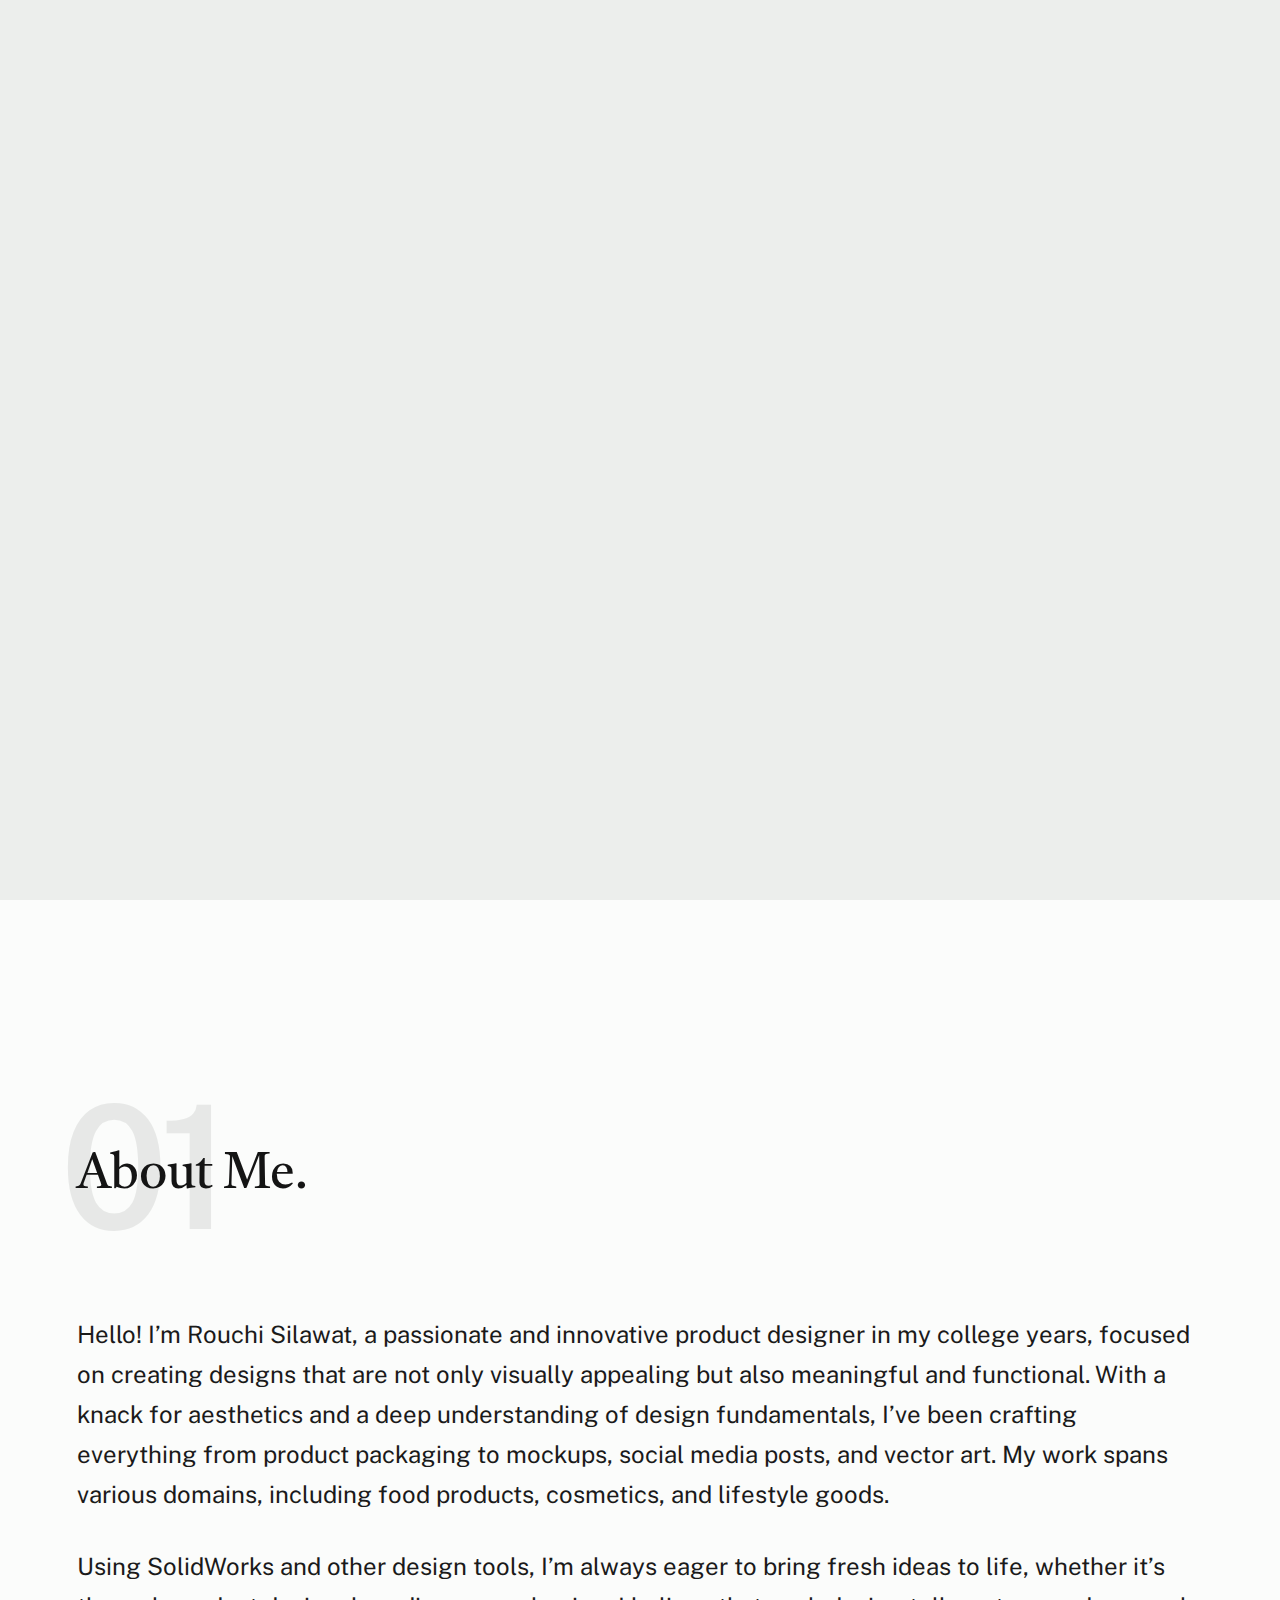
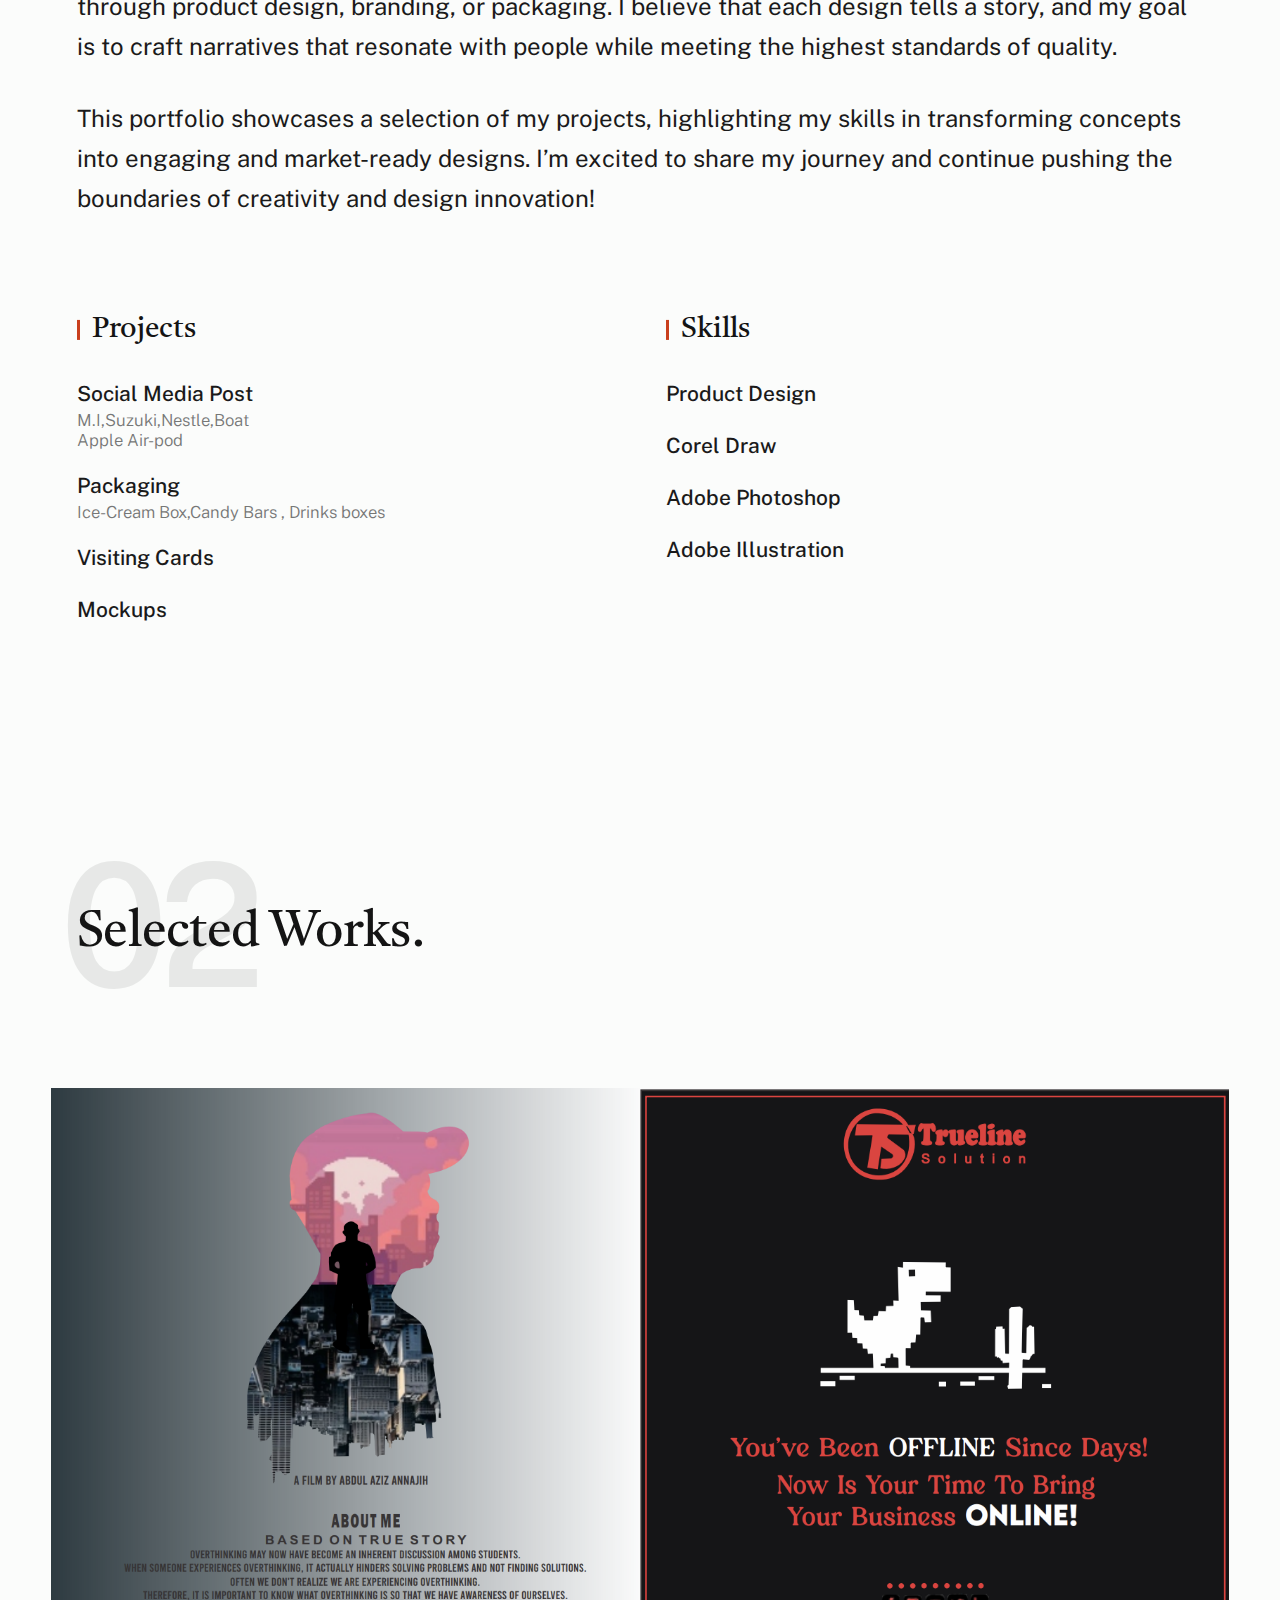
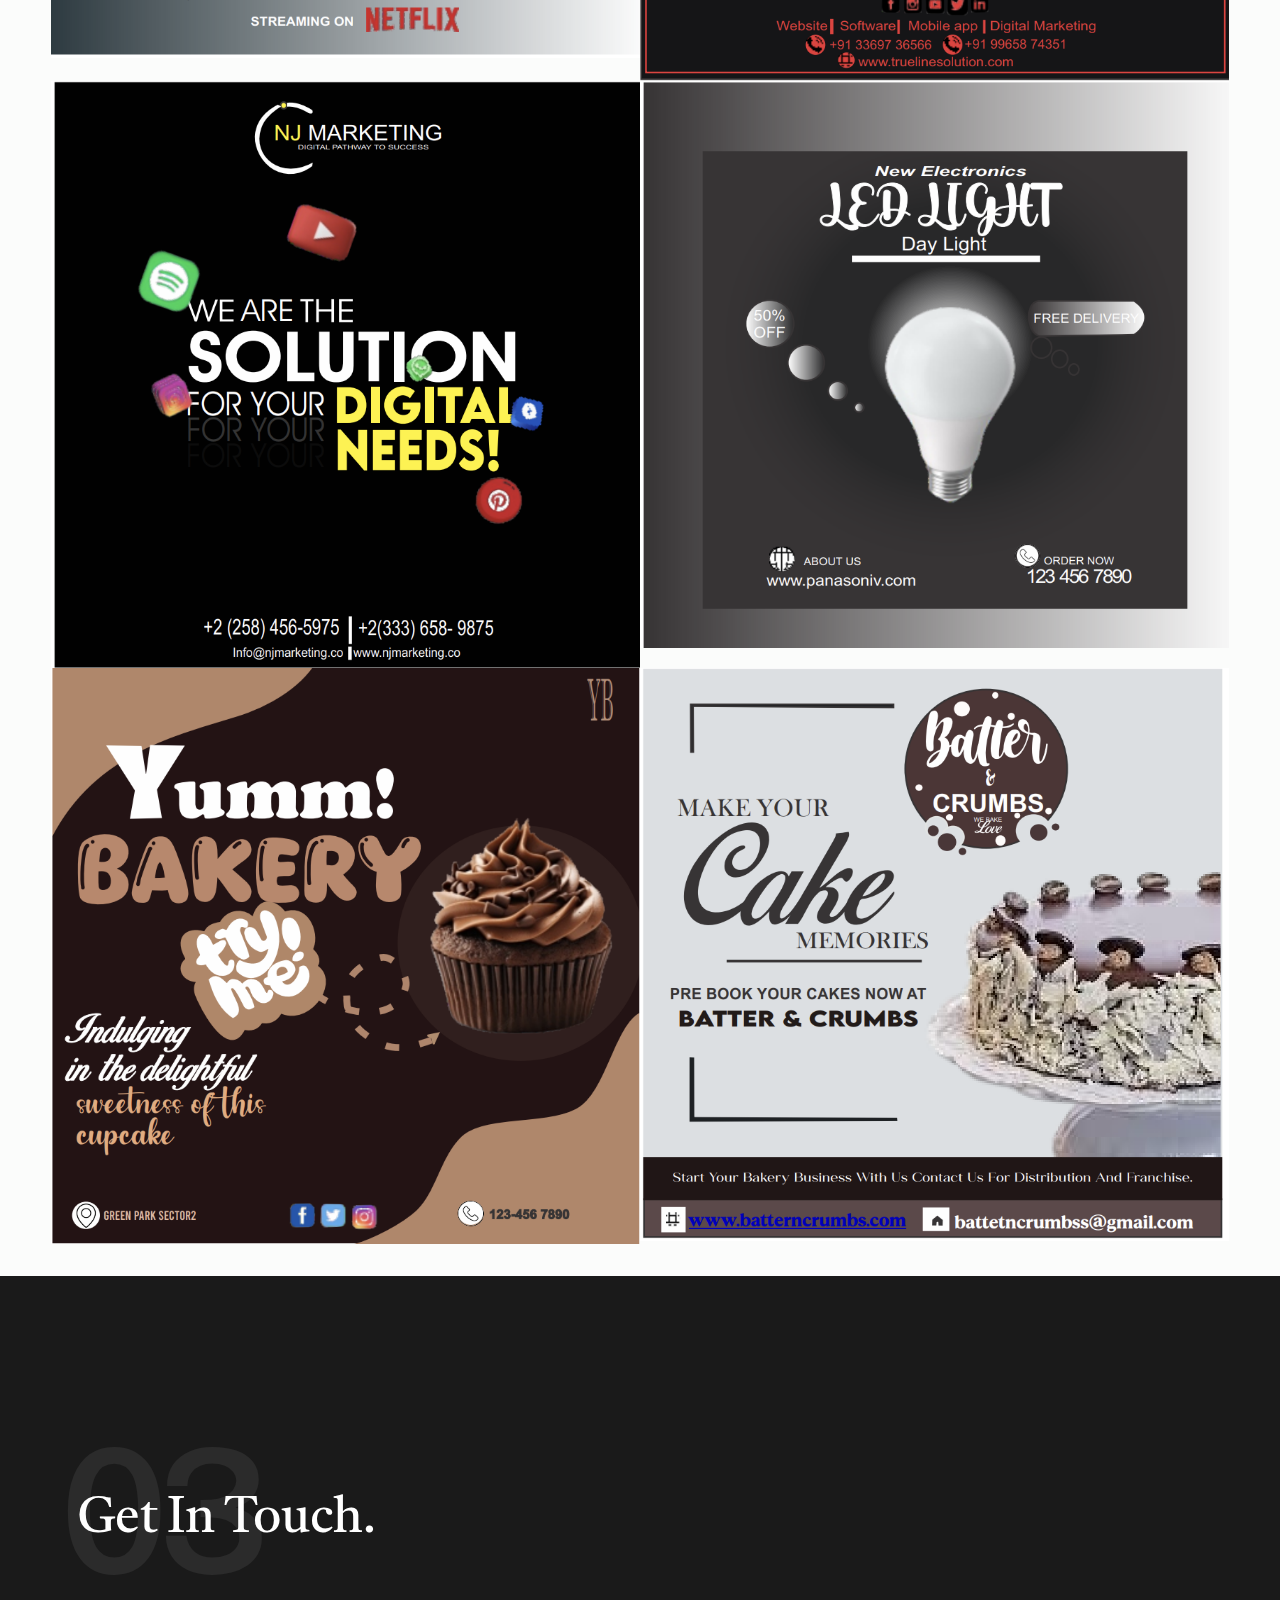
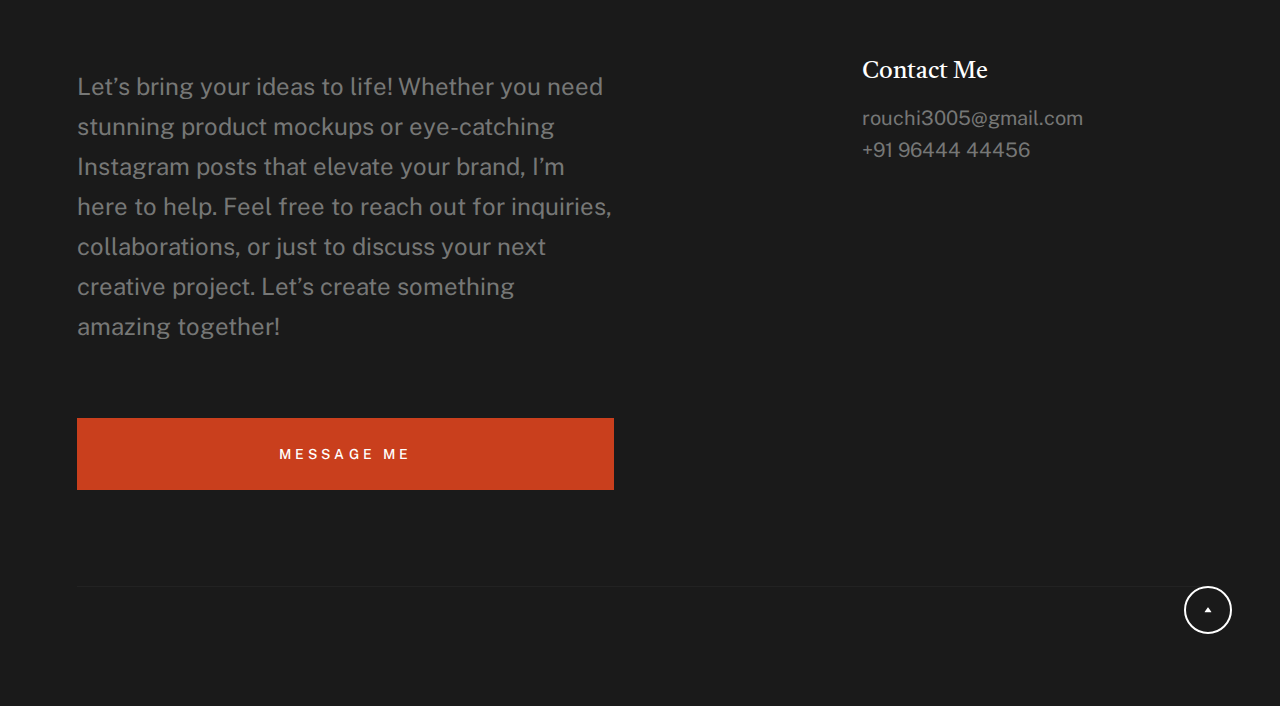
==== index.html @ 1ecb3e34 "rouchi portfolio" ====
<!DOCTYPE html>
<html lang="en" class="no-js" >
<head>

    <!--- basic page needs
    ================================================== -->
    <meta charset="utf-8">
    <meta name="viewport" content="width=device-width, initial-scale=1">
    <title>Port-Folio</title>

    <script>
        document.documentElement.classList.remove('no-js');
        document.documentElement.classList.add('js');
    </script>

    <!-- CSS
    ================================================== -->
    <link rel="stylesheet" href="css/vendor.css">
    <link rel="stylesheet" href="css/mine.css">
    <link rel="stylesheet" href="css/styles.css">

    <!-- favicons
    ================================================== -->
    <link rel="apple-touch-icon" sizes="180x180" href="apple-touch-icon.png">  
    <link rel="icon" type="image/png" sizes="32x32" href="images/Screenshot 2024-11-05 142837.png">
    <link rel="icon" type="image/png" sizes="16x16" href="images/Screenshot 2024-11-05 142837.png">
    <link rel="manifest" href="site.webmanifest">

</head>


<body id="top">

    
    <!-- preloader
    ================================================== -->
    <div id="preloader">
        <div id="loader" class="dots-fade">
            <div></div>
            <div></div>
            <div></div>
        </div>
    </div>


    <!-- page wrap
    ================================================== -->
    <div id="page" class="s-pagewrap">


        <!-- # site header 
        ================================================== -->
        <header class="s-header">
            <div class="row s-header__inner" style="transition: none;">

                <div class="s-header__block">
                   

                    <a class="s-header__menu-toggle" href="#0"><span>Menu</span></a>
                </div> <!-- end s-header__block -->

                <nav class="s-header__nav">    
                    <ul class="s-header__menu-links">
                        <li class="current"><a href="index.html">Intro</a></li>
                        <li><a href="index.html#about">About</a></li>
                        <li><a href="index.html#works">Works</a></li>
                        <li><a href="index.html#footer">Contact</a></li>
                        <li><a href="gallery.html">Gallery</a></li>
                    </ul> <!-- s-header__menu-links -->    
                </nav> <!-- end s-header__nav -->

            </div> <!-- end s-header__inner -->
        </header> <!-- end s-header -->


        <!-- # intro
        ================================================== -->
        <section id="intro" class="s-intro target-section">

            <div class="row s-intro__content width-sixteen-col">
                <div class="column lg-12 s-intro__content-inner grid-block grid-16">
                    
                    <div class="s-intro__content-text">

                        <div class="s-intro__content-pretitle text-pretitle">Hello</div>
                        <h1 class="s-intro__content-title">
                        I'm Rouchi Silawat <br>
                        a product designer <br>
                        base in Indore M.P.
                        </h1>                            

                        <div class="s-intro__content-btns">
                            <a class="smoothscroll btn" href="#about">More About Me</a>
                            <a class="smoothscroll btn btn--stroke" href="#footer">Get In Touch</a>
                        </div> <!-- s-intro__content-btns -->   

                    </div> <!-- s-intro__content-text -->                     
                    
                </div> <!-- s-intro__content-inner -->  
            </div> <!-- s-intro__content -->

            
            <div class="s-intro__content-media">                               
                <img src="images\new images\pfp.jpg" srcset="images\new images\pfp.jpg 1x, images\new images\pfp.jpg 2x" alt="">
            </div> <!-- s-intro__content-media -->                

         
            <div class="s-intro__scroll-down">  
                <a href="#about" class="smoothscroll">
                    <div class="scroll-icon">
                        <svg xmlns="http://www.w3.org/2000/svg" width="24" height="24" viewBox="0 0 24 24" style="fill: rgba(0, 0, 0, 1);transform: ;msFilter:;"><path d="M11.178 19.569a.998.998 0 0 0 1.644 0l9-13A.999.999 0 0 0 21 5H3a1.002 1.002 0 0 0-.822 1.569l9 13z"></path></svg>
                    </div>
                    <span class="scroll-text u-screen-reader-text">Scroll Down</span>
                </a>
            </div> <!-- s-intro__scroll-down -->


        </section> <!-- end s-intro -->

        <!-- # about
        ================================================== -->
        <section id="about" class="s-about target-section">

            <div class="row s-about__content">
                <div class="column xl-12">    
                    
                    <div class="section-header" data-num="01">
                        <h2 class="text-display-title">About Me.</h2>
                    </div> <!-- end section-header -->

                    <p class="attention-getter">
                        Hello! I’m Rouchi Silawat, a passionate and innovative product designer in my college years, focused on creating designs that are not only visually appealing but also meaningful and functional. With a knack for aesthetics and a deep understanding of design fundamentals, I’ve been crafting everything from product packaging to mockups, social media posts, and vector art. My work spans various domains, including food products, cosmetics, and lifestyle goods.
                    </p>

                    <p class="attention-getter">
                        Using SolidWorks and other design tools, I’m always eager to bring fresh ideas to life, whether it’s through product design, branding, or packaging. I believe that each design tells a story, and my goal is to craft narratives that resonate with people while meeting the highest standards of quality.    
                    </p>
                    <p class="attention-getter">
                        This portfolio showcases a selection of my projects, highlighting my skills in transforming concepts into engaging and market-ready designs. I’m excited to share my journey and continue pushing the boundaries of creativity and design innovation!   
                    </p>

                    <div class="grid-list-items s-about__blocks">

                        <div class="grid-list-items__item s-about__block">
                            <h4 class="s-about__block-title">Projects</h4>
                            <ul class="s-about__list">
                                <li>
                                    Social Media Post
                                    <span>M.I,Suzuki,Nestle,Boat</span>
                                    <span>Apple Air-pod</span>
                                </li>
                                <li>
                                    Packaging
                                    <span>Ice-Cream Box,Candy Bars , Drinks boxes</span>
                                </li>
                                <li>
                                    Visiting Cards
                                   
                                </li>
                                <li>
                                    Mockups
                                    
                                </li>
                                
                            </ul>
                        </div> <!--end s-about__block -->

                       <div class="grid-list-items__item s-about__block">
                            <h4 class="s-about__block-title">Skills</h4>

                            <ul class="s-about__list">
                                <li>
                                    Product Design
                                </li>
                                <li>
                                    Corel Draw
                                </li>
                                <li>
                                    Adobe Photoshop
                                </li>
                                
                                <li>
                                    Adobe Illustration
                                </li>
                                
                            </ul>
                        </div> <!--end s-about__block -->

                    </div> <!-- grid-list-items -->

                </div> <!--end column -->
            </div> <!--end s-about__content -->
            
        </section> <!-- end s-about -->   



        <!-- # works
        ================================================== -->
        <section id="works" class="s-works target-section">

            <div class="row">
                <div class="column xl-12">
                    <div class="section-header" data-num="02">
                        <h2 class="text-display-title">Selected Works.</h2>
                    </div> <!-- end section-header -->
                </div>
            </div>

            <div class="row folio-entries">

                <div class="column entry">
                    <a href="images\new images\social media post\Screenshot 2024-10-27 195915.png" class="entry__link glightbox" data-glightbox="title: White Knit Cap; description: .entry__desc-01">
                        <div class="entry__thumb">
                            <img src="images\new images\social media post\Screenshot 2024-10-27 195915.png" srcset="images\new images\social media post\Screenshot 2024-10-27 195915.png 1x, images\new images\social media post\Screenshot 2024-10-27 195915.png 2x" alt="">
                        </div>
                        <div class="entry__info">
                            <h4 class="entry__title">Search for Your Self</h4>
                            <div class="entry__cat">Movie Poster</div>
                        </div>
                    </a>

                  
                </div> <!-- entry -->

                <div class="column entry">
                    <a href="images/new images/social media post/Screenshot 2024-10-27 195926.png" class="entry__link glightbox" data-glightbox="title: WoodCraft; description: .entry__desc-02">
                        <div class="entry__thumb">
                            <img src="images/new images/social media post/Screenshot 2024-10-27 195926.png" srcset="images/new images/social media post/Screenshot 2024-10-27 195926.png 1x, images/new images/social media post/Screenshot 2024-10-27 195926.png 2x" alt="">
                        </div>
                        <div class="entry__info">
                            <h4 class="entry__title">Game Over</h4>
                            <div class="entry__cat">Social Media Post
                            </div>
                        </div>
                    </a>

                  
                </div> <!-- entry -->

                <div class="column entry">
                    <a href="images\new images\social media post\Screenshot 2024-10-27 195937.png" class="entry__link glightbox" data-glightbox="title: Caffeine & Tulips; description: .entry__desc-03">
                        <div class="entry__thumb">
                            <img src="images\new images\social media post\Screenshot 2024-10-27 195937.png" srcset="images\new images\social media post\Screenshot 2024-10-27 195937.png 1x, images\new images\social media post\Screenshot 2024-10-27 195937.png 2x" alt="">
                        </div>
                        <div class="entry__info">
                            <h4 class="entry__title">IT Marketing Solutions</h4>
                            <div class="entry__cat">Social Media Post</div>
                        </div>
                    </a>

                  
                </div> <!-- entry -->

                <div class="column entry">
                    <a href="images\new images\social media post\Screenshot 2024-10-27 195906.png" class="entry__link glightbox" data-glightbox="title: Grayscale; description: .entry__desc-04">
                        <div class="entry__thumb">
                            <img src="images\new images\social media post\Screenshot 2024-10-27 195906.png" srcset="images\new images\social media post\Screenshot 2024-10-27 195906.png 1x, images\new images\social media post\Screenshot 2024-10-27 195906.png 2x" alt="">
                        </div>
                        <div class="entry__info">
                            <h4 class="entry__title">Light the room up</h4>
                            <div class="entry__cat">Mock ups</div>
                        </div>
                    </a>

                 
                </div> <!-- entry -->

                <div class="column entry">
                    <a href="images\new images\social media post\Screenshot 2024-10-27 200051.png" class="entry__link glightbox" data-glightbox="title: The Lamp; description: .entry__desc-05">
                        <div class="entry__thumb">
                            <img src="images\new images\social media post\Screenshot 2024-10-27 200051.png" srcset="images\new images\social media post\Screenshot 2024-10-27 200051.png 1x, images\new images\social media post\Screenshot 2024-10-27 200051.png 2x" alt="">
                        </div>
                        <div class="entry__info">
                            <h4 class="entry__title">The Cup Cake </h4>
                            <div class="entry__cat">Social Media Post</div>
                        </div>
                    </a>

                   
                </div> <!-- entry -->

                <div class="column entry">
                    <a href="images\new images\social media post\Screenshot 2024-10-27 200058.png" class="entry__link glightbox" data-glightbox="title: Tropical; description: .entry__desc-06">
                        <div class="entry__thumb">
                            <img src="images\new images\social media post\Screenshot 2024-10-27 200058.png" srcset="images\new images\social media post\Screenshot 2024-10-27 200058.png 1x, images\new images\social media post\Screenshot 2024-10-27 200058.png 2x" alt="">
                        </div>
                        <div class="entry__info">
                            <h4 class="entry__title">The Choclate Cake</h4>
                            <div class="entry__cat">Mockups</div>
                        </div>
                    </a>

                    
                </div> <!-- entry --> 

            </div> <!-- folio entries -->


           

        </section> <!-- end s-works --> 


        <!-- # numbers
        ================================================== -->
       

        <!-- # footer 
        ================================================== -->
        <footer id="footer" class="s-footer target-section">

            <div class="row">
                <div class="column lg-12">
                    <div class="section-header light-on-dark" data-num="03">
                        <h2 class="text-display-title">Get In Touch.</h2>
                    </div> <!-- end section-header -->
                </div>
            </div>

            <div class="row s-footer__content">

                <div class="column xl-6 md-12 s-footer__block s-footer__about">                    
                    <p class="attention-getter">
                        Let’s bring your ideas to life! Whether you need stunning product mockups or eye-catching Instagram posts that elevate your brand, I’m here to help. Feel free to reach out for inquiries, collaborations, or just to discuss your next creative project. Let’s create something amazing together!


                    </p>               
                </div> <!-- end section-footer__about -->

                <div class="column xl-6 md-12 s-footer__block s-footer__site-links">
                    <div class="row">
                        <div class="column xl-4 lg-5 md-6 tab-12">
                          
                           
                        </div>
                        <div class="column xl-6 md-6 tab-12">
                            <h5>Contact Me</h5>
                            <ul class="link-list">
                                <li><a href="mailto:#0">rouchi3005@gmail.com</a></li>
                                <li><a href="tel:+1975432345">+91 96444 44456</a></li>
                            </ul> 
                        </div>
                    </div>                    
                </div> <!-- end section-footer__site-links -->

            </div> <!-- end section-footer__content -->


            <div class="row s-footer__buttons">
               
                <div class="column xl-6 tab-12">
                    <a href="mailto:#0" class="btn btn--primary btn--large u-fullwidth">Message Me</a>
                </div>
          
              
            
            </div> <!-- end section-footer__buttons -->              
            
            <div class="row s-footer__bottom">
                
               
                

            </div> <!-- end section-footer__bottom -->          

            <div class="ss-go-top">
                <a class="smoothscroll" title="Back to Top" href="#top">                 
                    <svg xmlns="http://www.w3.org/2000/svg" width="24" height="24" viewBox="0 0 24 24" style="fill: rgba(0, 0, 0, 1);transform: ;msFilter:;"><path d="M5.536 21.886a1.004 1.004 0 0 0 1.033-.064l13-9a1 1 0 0 0 0-1.644l-13-9A1 1 0 0 0 5 3v18a1 1 0 0 0 .536.886z"></path></svg>
                </a>                                
                <span>Back To Top</span>   
            </div> <!-- end ss-go-top -->
            
        </footer> <!-- end s-footer -->

    </div> <!-- end page-wrap -->


    <!-- Java Script
    ================================================== -->
    <script src="js/plugins.js"></script>
    <script src="js/main.js"></script>

</body>
</html>
---- css/vendor.css ----
/* ===================================================================
 * Hudson Third-party Stylesheets
 * Template Ver. 1.0.0
 * 04-03-2023
 * -------------------------------------------------------------------
 *
 * TOC:
 * # PrismJS 
 * # Swiper
 * # GLightbox
 *
 * ------------------------------------------------------------------- */
 

/* ===================================================================
 * # PrismJS 1.20.0
 *   https://prismjs.com/download.html#themes=prism-okaidia&languages=markup+css+clike+javascript+markup-templating+php 
 *   
 *   okaidia theme for JavaScript, CSS and HTML
 *   Loosely based on Monokai textmate theme by http://www.monokai.nl/
 *   @author ocodia
 * ------------------------------------------------------------------- */
code[class*=language-],
pre[class*=language-] {
    color          : #f8f8f2;
    background     : none;
    text-shadow    : 0 1px rgba(0, 0, 0, 0.3);
    font-family    : var(--font-mono);
    font-size      : calc(var(--text-size) * 0.9444);
    text-align     : left;
    white-space    : pre;
    word-spacing   : normal;
    word-break     : normal;
    word-wrap      : normal;
    line-height    : var(--vspace-1);
    -moz-tab-size  : 4;
    -o-tab-size    : 4;
    tab-size       : 4;
    -webkit-hyphens: none;
    hyphens        : none;
}

/* Code blocks */
pre[class*=language-] {
    padding : var(--vspace-0_5) 0 var(--vspace-1);
    margin  : var(--vspace-1) 0;
    overflow: auto;
}

:not(pre)>code[class*=language-],
pre[class*=language-] {
    background: #272822;
}

/* Inline code */
:not(pre)>code[class*=language-] {
    padding    : 0.1em;
    white-space: normal;
}

.token.comment,
.token.prolog,
.token.doctype,
.token.cdata {
    color: slategray;
}

.token.punctuation {
    color: #f8f8f2;
}

.token.namespace {
    opacity: 0.7;
}

.token.property,
.token.tag,
.token.constant,
.token.symbol,
.token.deleted {
    color: #f92672;
}

.token.boolean,
.token.number {
    color: #ae81ff;
}

.token.selector,
.token.attr-name,
.token.string,
.token.char,
.token.builtin,
.token.inserted {
    color: #a6e22e;
}

.token.operator,
.token.entity,
.token.url,
.language-css .token.string,
.style .token.string,
.token.variable {
    color: #f8f8f2;
}

.token.atrule,
.token.attr-value,
.token.function,
.token.class-name {
    color: #e6db74;
}

.token.keyword {
    color: #66d9ef;
}

.token.regex,
.token.important {
    color: #fd971f;
}

.token.important,
.token.bold {
    font-weight: bold;
}

.token.italic {
    font-style: italic;
}

.token.entity {
    cursor: help;
}


/* ===================================================================
 * # Swiper 6.4.5
 *   Most modern mobile touch slider and framework with hardware accelerated transitions
 *   https://swiperjs.com
 *
 *   Copyright 2014-2020 Vladimir Kharlampidi
 *
 *   Released under the MIT License
 *
 *   Released on: December 18, 2020
 * ------------------------------------------------------------------- */
@font-face {
    font-family: "swiper-icons";
    src        : url("data:application/font-woff;charset=utf-8;base64, [base64]//wADZ2x5ZgAAAywAAADMAAAD2MHtryVoZWFkAAABbAAAADAAAAA2E2+eoWhoZWEAAAGcAAAAHwAAACQC9gDzaG10eAAAAigAAAAZAAAArgJkABFsb2NhAAAC0AAAAFoAAABaFQAUGG1heHAAAAG8AAAAHwAAACAAcABAbmFtZQAAA/gAAAE5AAACXvFdBwlwb3N0AAAFNAAAAGIAAACE5s74hXjaY2BkYGAAYpf5Hu/j+W2+MnAzMYDAzaX6QjD6/4//Bxj5GA8AuRwMYGkAPywL13jaY2BkYGA88P8Agx4j+/8fQDYfA1AEBWgDAIB2BOoAeNpjYGRgYNBh4GdgYgABEMnIABJzYNADCQAACWgAsQB42mNgYfzCOIGBlYGB0YcxjYGBwR1Kf2WQZGhhYGBiYGVmgAFGBiQQkOaawtDAoMBQxXjg/wEGPcYDDA4wNUA2CCgwsAAAO4EL6gAAeNpj2M0gyAACqxgGNWBkZ2D4/wMA+xkDdgAAAHjaY2BgYGaAYBkGRgYQiAHyGMF8FgYHIM3DwMHABGQrMOgyWDLEM1T9/w8UBfEMgLzE////P/5//f/V/xv+r4eaAAeMbAxwIUYmIMHEgKYAYjUcsDAwsLKxc3BycfPw8jEQA/[base64]/uznmfPFBNODM2K7MTQ45YEAZqGP81AmGGcF3iPqOop0r1SPTaTbVkfUe4HXj97wYE+yNwWYxwWu4v1ugWHgo3S1XdZEVqWM7ET0cfnLGxWfkgR42o2PvWrDMBSFj/IHLaF0zKjRgdiVMwScNRAoWUoH78Y2icB/yIY09An6AH2Bdu/UB+yxopYshQiEvnvu0dURgDt8QeC8PDw7Fpji3fEA4z/PEJ6YOB5hKh4dj3EvXhxPqH/SKUY3rJ7srZ4FZnh1PMAtPhwP6fl2PMJMPDgeQ4rY8YT6Gzao0eAEA409DuggmTnFnOcSCiEiLMgxCiTI6Cq5DZUd3Qmp10vO0LaLTd2cjN4fOumlc7lUYbSQcZFkutRG7g6JKZKy0RmdLY680CDnEJ+UMkpFFe1RN7nxdVpXrC4aTtnaurOnYercZg2YVmLN/d/gczfEimrE/fs/bOuq29Zmn8tloORaXgZgGa78yO9/cnXm2BpaGvq25Dv9S4E9+5SIc9PqupJKhYFSSl47+Qcr1mYNAAAAeNptw0cKwkAAAMDZJA8Q7OUJvkLsPfZ6zFVERPy8qHh2YER+3i/BP83vIBLLySsoKimrqKqpa2hp6+jq6RsYGhmbmJqZSy0sraxtbO3sHRydnEMU4uR6yx7JJXveP7WrDycAAAAAAAH//wACeNpjYGRgYOABYhkgZgJCZgZNBkYGLQZtIJsFLMYAAAw3ALgAeNolizEKgDAQBCchRbC2sFER0YD6qVQiBCv/H9ezGI6Z5XBAw8CBK/m5iQQVauVbXLnOrMZv2oLdKFa8Pjuru2hJzGabmOSLzNMzvutpB3N42mNgZGBg4GKQYzBhYMxJLMlj4GBgAYow/P/PAJJhLM6sSoWKfWCAAwDAjgbRAAB42mNgYGBkAIIbCZo5IPrmUn0hGA0AO8EFTQAA") format("woff");
    font-weight: 400;
    font-style : normal;
}

:root {
    --swiper-theme-color: #007aff;
}

.swiper-container {
    margin-left : auto;
    margin-right: auto;
    position    : relative;
    overflow    : hidden;
    list-style  : none;
    padding     : 0;
    /* Fix of Webkit flickering */
    z-index     : 1;
}

.swiper-container-vertical>.swiper-wrapper {
    flex-direction: column;
}

.swiper-wrapper {
    position           : relative;
    width              : 100%;
    height             : 100%;
    z-index            : 1;
    display            : flex;
    transition-property: transform;
    box-sizing         : content-box;
}

.swiper-container-android .swiper-slide,
.swiper-wrapper {
    transform: translate3d(0px, 0, 0);
}

.swiper-container-multirow>.swiper-wrapper {
    flex-wrap: wrap;
}

.swiper-container-multirow-column>.swiper-wrapper {
    flex-wrap     : wrap;
    flex-direction: column;
}

.swiper-container-free-mode>.swiper-wrapper {
    transition-timing-function: ease-out;
    margin                    : 0 auto;
}

.swiper-slide {
    flex-shrink        : 0;
    width              : 100%;
    height             : 100%;
    position           : relative;
    transition-property: transform;
}

.swiper-slide-invisible-blank {
    visibility: hidden;
}

/* Auto Height */
.swiper-container-autoheight,
.swiper-container-autoheight .swiper-slide {
    height: auto;
}

.swiper-container-autoheight .swiper-wrapper {
    align-items        : flex-start;
    transition-property: transform, height;
}

/* 3D Effects */
.swiper-container-3d {
    perspective: 1200px;
}

.swiper-container-3d .swiper-wrapper,
.swiper-container-3d .swiper-slide,
.swiper-container-3d .swiper-slide-shadow-left,
.swiper-container-3d .swiper-slide-shadow-right,
.swiper-container-3d .swiper-slide-shadow-top,
.swiper-container-3d .swiper-slide-shadow-bottom,
.swiper-container-3d .swiper-cube-shadow {
    transform-style: preserve-3d;
}

.swiper-container-3d .swiper-slide-shadow-left,
.swiper-container-3d .swiper-slide-shadow-right,
.swiper-container-3d .swiper-slide-shadow-top,
.swiper-container-3d .swiper-slide-shadow-bottom {
    position      : absolute;
    left          : 0;
    top           : 0;
    width         : 100%;
    height        : 100%;
    pointer-events: none;
    z-index       : 10;
}

.swiper-container-3d .swiper-slide-shadow-left {
    background-image: linear-gradient(to left, rgba(0, 0, 0, 0.5), rgba(0, 0, 0, 0));
}

.swiper-container-3d .swiper-slide-shadow-right {
    background-image: linear-gradient(to right, rgba(0, 0, 0, 0.5), rgba(0, 0, 0, 0));
}

.swiper-container-3d .swiper-slide-shadow-top {
    background-image: linear-gradient(to top, rgba(0, 0, 0, 0.5), rgba(0, 0, 0, 0));
}

.swiper-container-3d .swiper-slide-shadow-bottom {
    background-image: linear-gradient(to bottom, rgba(0, 0, 0, 0.5), rgba(0, 0, 0, 0));
}

/* CSS Mode */
.swiper-container-css-mode>.swiper-wrapper {
    overflow          : auto;
    scrollbar-width   : none;
    /* For Firefox */
    -ms-overflow-style: none;
    /* For Internet Explorer and Edge */
}

.swiper-container-css-mode>.swiper-wrapper::-webkit-scrollbar {
    display: none;
}

.swiper-container-css-mode>.swiper-wrapper>.swiper-slide {
    scroll-snap-align: start start;
}

.swiper-container-horizontal.swiper-container-css-mode>.swiper-wrapper {
    scroll-snap-type: x mandatory;
}

.swiper-container-vertical.swiper-container-css-mode>.swiper-wrapper {
    scroll-snap-type: y mandatory;
}

:root {
    --swiper-navigation-size : 44px;
    /*
    --swiper-navigation-color: var(--swiper-theme-color);
    */
}

.swiper-button-prev,
.swiper-button-next {
    position       : absolute;
    top            : 50%;
    width          : calc(var(--swiper-navigation-size) / 44 * 27);
    height         : var(--swiper-navigation-size);
    margin-top     : calc(-1 * var(--swiper-navigation-size) / 2);
    z-index        : 10;
    cursor         : pointer;
    display        : flex;
    align-items    : center;
    justify-content: center;
    color          : var(--swiper-navigation-color, var(--swiper-theme-color));
}

.swiper-button-prev.swiper-button-disabled,
.swiper-button-next.swiper-button-disabled {
    opacity       : 0.35;
    cursor        : auto;
    pointer-events: none;
}

.swiper-button-prev:after,
.swiper-button-next:after {
    font-family   : swiper-icons;
    font-size     : var(--swiper-navigation-size);
    text-transform: none !important;
    letter-spacing: 0;
    text-transform: none;
    font-variant  : initial;
    line-height   : 1;
}

.swiper-button-prev,
.swiper-container-rtl .swiper-button-next {
    left : 10px;
    right: auto;
}

.swiper-button-prev:after,
.swiper-container-rtl .swiper-button-next:after {
    content: "prev";
}

.swiper-button-next,
.swiper-container-rtl .swiper-button-prev {
    right: 10px;
    left : auto;
}

.swiper-button-next:after,
.swiper-container-rtl .swiper-button-prev:after {
    content: "next";
}

.swiper-button-prev.swiper-button-white,
.swiper-button-next.swiper-button-white {
    --swiper-navigation-color: #ffffff;
}

.swiper-button-prev.swiper-button-black,
.swiper-button-next.swiper-button-black {
    --swiper-navigation-color: #000000;
}

.swiper-button-lock {
    display: none;
}

:root {
    /*
    --swiper-pagination-color: var(--swiper-theme-color);
    */
}

.swiper-pagination {
    position  : absolute;
    text-align: center;
    transition: 300ms opacity;
    transform : translate3d(0, 0, 0);
    z-index   : 10;
}

.swiper-pagination.swiper-pagination-hidden {
    opacity: 0;
}

/* Common Styles */
.swiper-pagination-fraction,
.swiper-pagination-custom,
.swiper-container-horizontal>.swiper-pagination-bullets {
    bottom: 10px;
    left  : 0;
    width : 100%;
}

/* Bullets */
.swiper-pagination-bullets-dynamic {
    overflow : hidden;
    font-size: 0;
}

.swiper-pagination-bullets-dynamic .swiper-pagination-bullet {
    transform: scale(0.33);
    position : relative;
}

.swiper-pagination-bullets-dynamic .swiper-pagination-bullet-active {
    transform: scale(1);
}

.swiper-pagination-bullets-dynamic .swiper-pagination-bullet-active-main {
    transform: scale(1);
}

.swiper-pagination-bullets-dynamic .swiper-pagination-bullet-active-prev {
    transform: scale(0.66);
}

.swiper-pagination-bullets-dynamic .swiper-pagination-bullet-active-prev-prev {
    transform: scale(0.33);
}

.swiper-pagination-bullets-dynamic .swiper-pagination-bullet-active-next {
    transform: scale(0.66);
}

.swiper-pagination-bullets-dynamic .swiper-pagination-bullet-active-next-next {
    transform: scale(0.33);
}

.swiper-pagination-bullet {
    width        : 8px;
    height       : 8px;
    display      : inline-block;
    border-radius: 100%;
    background   : #000;
    opacity      : 0.2;
}

button.swiper-pagination-bullet {
    border            : none;
    margin            : 0;
    padding           : 0;
    box-shadow        : none;
    -webkit-appearance: none;
    -moz-appearance   : none;
    appearance        : none;
}

.swiper-pagination-clickable .swiper-pagination-bullet {
    cursor: pointer;
}

.swiper-pagination-bullet-active {
    opacity   : 1;
    background: var(--swiper-pagination-color, var(--swiper-theme-color));
}

.swiper-container-vertical>.swiper-pagination-bullets {
    right    : 10px;
    top      : 50%;
    transform: translate3d(0px, -50%, 0);
}

.swiper-container-vertical>.swiper-pagination-bullets .swiper-pagination-bullet {
    margin : 6px 0;
    display: block;
}

.swiper-container-vertical>.swiper-pagination-bullets.swiper-pagination-bullets-dynamic {
    top      : 50%;
    transform: translateY(-50%);
    width    : 8px;
}

.swiper-container-vertical>.swiper-pagination-bullets.swiper-pagination-bullets-dynamic .swiper-pagination-bullet {
    display   : inline-block;
    transition: 200ms transform, 200ms top;
}

.swiper-container-horizontal>.swiper-pagination-bullets .swiper-pagination-bullet {
    margin: 0 4px;
}

.swiper-container-horizontal>.swiper-pagination-bullets.swiper-pagination-bullets-dynamic {
    left       : 50%;
    transform  : translateX(-50%);
    white-space: nowrap;
}

.swiper-container-horizontal>.swiper-pagination-bullets.swiper-pagination-bullets-dynamic .swiper-pagination-bullet {
    transition: 200ms transform, 200ms left;
}

.swiper-container-horizontal.swiper-container-rtl>.swiper-pagination-bullets-dynamic .swiper-pagination-bullet {
    transition: 200ms transform, 200ms right;
}

/* Progress */
.swiper-pagination-progressbar {
    background: rgba(0, 0, 0, 0.25);
    position  : absolute;
}

.swiper-pagination-progressbar .swiper-pagination-progressbar-fill {
    background      : var(--swiper-pagination-color, var(--swiper-theme-color));
    position        : absolute;
    left            : 0;
    top             : 0;
    width           : 100%;
    height          : 100%;
    transform       : scale(0);
    transform-origin: left top;
}

.swiper-container-rtl .swiper-pagination-progressbar .swiper-pagination-progressbar-fill {
    transform-origin: right top;
}

.swiper-container-horizontal>.swiper-pagination-progressbar,
.swiper-container-vertical>.swiper-pagination-progressbar.swiper-pagination-progressbar-opposite {
    width : 100%;
    height: 4px;
    left  : 0;
    top   : 0;
}

.swiper-container-vertical>.swiper-pagination-progressbar,
.swiper-container-horizontal>.swiper-pagination-progressbar.swiper-pagination-progressbar-opposite {
    width : 4px;
    height: 100%;
    left  : 0;
    top   : 0;
}

.swiper-pagination-white {
    --swiper-pagination-color: #ffffff;
}

.swiper-pagination-black {
    --swiper-pagination-color: #000000;
}

.swiper-pagination-lock {
    display: none;
}

/* Scrollbar */
.swiper-scrollbar {
    border-radius   : 10px;
    position        : relative;
    -ms-touch-action: none;
    background      : rgba(0, 0, 0, 0.1);
}

.swiper-container-horizontal>.swiper-scrollbar {
    position: absolute;
    left    : 1%;
    bottom  : 3px;
    z-index : 50;
    height  : 5px;
    width   : 98%;
}

.swiper-container-vertical>.swiper-scrollbar {
    position: absolute;
    right   : 3px;
    top     : 1%;
    z-index : 50;
    width   : 5px;
    height  : 98%;
}

.swiper-scrollbar-drag {
    height       : 100%;
    width        : 100%;
    position     : relative;
    background   : rgba(0, 0, 0, 0.5);
    border-radius: 10px;
    left         : 0;
    top          : 0;
}

.swiper-scrollbar-cursor-drag {
    cursor: move;
}

.swiper-scrollbar-lock {
    display: none;
}

.swiper-zoom-container {
    width          : 100%;
    height         : 100%;
    display        : flex;
    justify-content: center;
    align-items    : center;
    text-align     : center;
}

.swiper-zoom-container>img,
.swiper-zoom-container>svg,
.swiper-zoom-container>canvas {
    max-width    : 100%;
    max-height   : 100%;
    -o-object-fit: contain;
    object-fit   : contain;
}

.swiper-slide-zoomed {
    cursor: move;
}

/* Preloader */
:root {
    /*
    --swiper-preloader-color: var(--swiper-theme-color);
    */
}

.swiper-lazy-preloader {
    width           : 42px;
    height          : 42px;
    position        : absolute;
    left            : 50%;
    top             : 50%;
    margin-left     : -21px;
    margin-top      : -21px;
    z-index         : 10;
    transform-origin: 50%;
    animation       : swiper-preloader-spin 1s infinite linear;
    box-sizing      : border-box;
    border          : 4px solid var(--swiper-preloader-color, var(--swiper-theme-color));
    border-radius   : 50%;
    border-top-color: transparent;
}

.swiper-lazy-preloader-white {
    --swiper-preloader-color: #fff;
}

.swiper-lazy-preloader-black {
    --swiper-preloader-color: #000;
}

@keyframes swiper-preloader-spin {
    100% {
        transform: rotate(360deg);
    }
}

/* a11y */
.swiper-container .swiper-notification {
    position      : absolute;
    left          : 0;
    top           : 0;
    pointer-events: none;
    opacity       : 0;
    z-index       : -1000;
}

.swiper-container-fade.swiper-container-free-mode .swiper-slide {
    transition-timing-function: ease-out;
}

.swiper-container-fade .swiper-slide {
    pointer-events     : none;
    transition-property: opacity;
}

.swiper-container-fade .swiper-slide .swiper-slide {
    pointer-events: none;
}

.swiper-container-fade .swiper-slide-active,
.swiper-container-fade .swiper-slide-active .swiper-slide-active {
    pointer-events: auto;
}

.swiper-container-cube {
    overflow: visible;
}

.swiper-container-cube .swiper-slide {
    pointer-events             : none;
    -webkit-backface-visibility: hidden;
    backface-visibility        : hidden;
    z-index                    : 1;
    visibility                 : hidden;
    transform-origin           : 0 0;
    width                      : 100%;
    height                     : 100%;
}

.swiper-container-cube .swiper-slide .swiper-slide {
    pointer-events: none;
}

.swiper-container-cube.swiper-container-rtl .swiper-slide {
    transform-origin: 100% 0;
}

.swiper-container-cube .swiper-slide-active,
.swiper-container-cube .swiper-slide-active .swiper-slide-active {
    pointer-events: auto;
}

.swiper-container-cube .swiper-slide-active,
.swiper-container-cube .swiper-slide-next,
.swiper-container-cube .swiper-slide-prev,
.swiper-container-cube .swiper-slide-next+.swiper-slide {
    pointer-events: auto;
    visibility    : visible;
}

.swiper-container-cube .swiper-slide-shadow-top,
.swiper-container-cube .swiper-slide-shadow-bottom,
.swiper-container-cube .swiper-slide-shadow-left,
.swiper-container-cube .swiper-slide-shadow-right {
    z-index                    : 0;
    -webkit-backface-visibility: hidden;
    backface-visibility        : hidden;
}

.swiper-container-cube .swiper-cube-shadow {
    position  : absolute;
    left      : 0;
    bottom    : 0px;
    width     : 100%;
    height    : 100%;
    background: #000;
    opacity   : 0.6;
    filter    : blur(50px);
    z-index   : 0;
}

.swiper-container-flip {
    overflow: visible;
}

.swiper-container-flip .swiper-slide {
    pointer-events             : none;
    -webkit-backface-visibility: hidden;
    backface-visibility        : hidden;
    z-index                    : 1;
}

.swiper-container-flip .swiper-slide .swiper-slide {
    pointer-events: none;
}

.swiper-container-flip .swiper-slide-active,
.swiper-container-flip .swiper-slide-active .swiper-slide-active {
    pointer-events: auto;
}

.swiper-container-flip .swiper-slide-shadow-top,
.swiper-container-flip .swiper-slide-shadow-bottom,
.swiper-container-flip .swiper-slide-shadow-left,
.swiper-container-flip .swiper-slide-shadow-right {
    z-index                    : 0;
    -webkit-backface-visibility: hidden;
    backface-visibility        : hidden;
}


/* ==========================================================================
 * # GLightbox
 *
 * GLightbox 3.2.0
 * https://biati-digital.github.io/glightbox/
 * -------------------------------------------------------------------------- 
 */
.glightbox-container {
    width                      : 100%;
    height                     : 100%;
    position                   : fixed;
    top                        : 0;
    left                       : 0;
    z-index                    : 999999 !important;
    overflow                   : hidden;
    touch-action               : none;
    -webkit-text-size-adjust   : 100%;
    -moz-text-size-adjust      : 100%;
    text-size-adjust           : 100%;
    -webkit-backface-visibility: hidden;
    backface-visibility        : hidden;
    outline                    : none;
}

.glightbox-container.inactive {
    display: none;
}

.glightbox-container .gcontainer {
    position: relative;
    width   : 100%;
    height  : 100%;
    z-index : 9999;
    overflow: hidden;
}

.glightbox-container .gslider {
    transition     : transform 0.4s ease;
    height         : 100%;
    left           : 0;
    top            : 0;
    width          : 100%;
    position       : relative;
    overflow       : hidden;
    display        : flex !important;
    justify-content: center;
    align-items    : center;
    transform      : translate3d(0, 0, 0);
}

.glightbox-container .gslide {
    width              : 100%;
    position           : absolute;
    -webkit-user-select: none;
    -moz-user-select   : none;
    user-select        : none;
    display            : flex;
    align-items        : center;
    justify-content    : center;
    opacity            : 0;
}

.glightbox-container .gslide.current {
    opacity : 1;
    z-index : 99999;
    position: relative;
}

.glightbox-container .gslide.prev {
    opacity: 1;
    z-index: 9999;
}

.glightbox-container .gslide-inner-content {
    width: 100%;
}

.glightbox-container .ginner-container {
    position       : relative;
    width          : 100%;
    display        : flex;
    justify-content: center;
    flex-direction : column;
    max-width      : 100%;
    margin         : auto;
    height         : 100vh;
}

.glightbox-container .ginner-container.gvideo-container {
    width: 100%;
}

.glightbox-container .ginner-container.desc-bottom,
.glightbox-container .ginner-container.desc-top {
    flex-direction: column;
}

.glightbox-container .ginner-container.desc-left,
.glightbox-container .ginner-container.desc-right {
    max-width: 100% !important;
}

.gslide iframe,
.gslide video {
    outline                   : none !important;
    border                    : none;
    min-height                : 165px;
    -webkit-overflow-scrolling: touch;
    touch-action              : auto;
}

.gslide:not(.current) {
    pointer-events: none;
}

.gslide-image {
    align-items: center;
}

.gslide-image img {
    max-height         : 100vh;
    display            : block;
    padding            : 0;
    float              : none;
    outline            : none;
    border             : none;
    -webkit-user-select: none;
    -moz-user-select   : none;
    user-select        : none;
    max-width          : 100vw;
    width              : auto;
    height             : auto;
    -o-object-fit      : cover;
    object-fit         : cover;
    touch-action       : none;
    margin             : auto;
    min-width          : 200px;
}

.desc-top .gslide-image img,
.desc-bottom .gslide-image img {
    width: auto;
}

.desc-left .gslide-image img,
.desc-right .gslide-image img {
    width    : auto;
    max-width: 100%;
}

.gslide-image img.zoomable {
    position: relative;
}

.gslide-image img.dragging {
    cursor    : grabbing !important;
    transition: none;
}

.gslide-video {
    position : relative;
    max-width: 100vh;
    width    : 100% !important;
}

.gslide-video .plyr__poster-enabled.plyr--loading .plyr__poster {
    display: none;
}

.gslide-video .gvideo-wrapper {
    width       : 100%;
    /* max-width: 160vmin; */
    margin      : auto;
}

.gslide-video::before {
    content   : "";
    position  : absolute;
    width     : 100%;
    height    : 100%;
    background: rgba(255, 0, 0, 0.34);
    display   : none;
}

.gslide-video.playing::before {
    display: none;
}

.gslide-video.fullscreen {
    max-width: 100% !important;
    min-width: 100%;
    height   : 75vh;
}

.gslide-video.fullscreen video {
    max-width: 100% !important;
    width    : 100% !important;
}

.gslide-inline {
    background: #fff;
    text-align: left;
    max-height: calc(100vh - 40px);
    overflow  : auto;
    max-width : 100%;
    margin    : auto;
}

.gslide-inline .ginlined-content {
    padding: 20px;
    width  : 100%;
}

.gslide-inline .dragging {
    cursor    : grabbing !important;
    transition: none;
}

.ginlined-content {
    overflow: auto;
    display : block !important;
    opacity : 1;
}

.gslide-external {
    display   : flex;
    width     : 100%;
    min-width : 100%;
    background: #fff;
    padding   : 0;
    overflow  : auto;
    max-height: 75vh;
    height    : 100%;
}

.gslide-media {
    display: flex;
    width  : auto;
}

.zoomed .gslide-media {
    box-shadow: none !important;
}

.desc-top .gslide-media,
.desc-bottom .gslide-media {
    margin        : 0 auto;
    flex-direction: column;
}

.gslide-description {
    position: relative;
    flex    : 1 0 100%;
}

.gslide-description.description-left,
.gslide-description.description-right {
    max-width: 100%;
}

.gslide-description.description-bottom,
.gslide-description.description-top {
    margin: 0 auto;
    width : 100%;
}

.gslide-description p {
    margin-bottom: 12px;
}

.gslide-description p:last-child {
    margin-bottom: 0;
}

.zoomed .gslide-description {
    display: none;
}

.glightbox-button-hidden {
    display: none;
}

/*
 * Description for mobiles
 * something like facebook does the description
 * for the photos
*/
.glightbox-mobile .glightbox-container .gslide-description {
    height        : auto !important;
    width         : 100%;
    position      : absolute;
    bottom        : 0;
    padding       : 19px 11px;
    max-width     : 100vw !important;
    order         : 2 !important;
    max-height    : 78vh;
    overflow      : auto !important;
    background    : linear-gradient(to bottom, rgba(0, 0, 0, 0) 0%, rgba(0, 0, 0, 0.75) 100%);
    transition    : opacity 0.3s linear;
    padding-bottom: 50px;
}

.glightbox-mobile .glightbox-container .gslide-title {
    color    : #fff;
    font-size: 1em;
}

.glightbox-mobile .glightbox-container .gslide-desc {
    color: #a1a1a1;
}

.glightbox-mobile .glightbox-container .gslide-desc a {
    color      : #fff;
    font-weight: bold;
}

.glightbox-mobile .glightbox-container .gslide-desc * {
    color: inherit;
}

.glightbox-mobile .glightbox-container .gslide-desc .desc-more {
    color  : #fff;
    opacity: 0.4;
}

.gdesc-open .gslide-media {
    transition: opacity 0.5s ease;
    opacity   : 0.4;
}

.gdesc-open .gdesc-inner {
    padding-bottom: 30px;
}

.gdesc-closed .gslide-media {
    transition: opacity 0.5s ease;
    opacity   : 1;
}

.greset {
    transition: all 0.3s ease;
}

.gabsolute {
    position: absolute;
}

.grelative {
    position: relative;
}

.glightbox-desc {
    display: none !important;
}

.glightbox-open {
    overflow: hidden;
}

.gloader {
    height            : 25px;
    width             : 25px;
    animation         : lightboxLoader 0.8s infinite linear;
    border            : 2px solid #fff;
    border-right-color: transparent;
    border-radius     : 50%;
    position          : absolute;
    display           : block;
    z-index           : 9999;
    left              : 0;
    right             : 0;
    margin            : 0 auto;
    top               : 47%;
}

.goverlay {
    width      : 100%;
    height     : calc(100vh + 1px);
    position   : fixed;
    top        : -1px;
    left       : 0;
    background : #000;
    will-change: opacity;
}

.glightbox-mobile .goverlay {
    background: #000;
}

.gprev,
.gnext,
.gclose {
    z-index        : 99999;
    cursor         : pointer;
    width          : 26px;
    height         : 44px;
    border         : none;
    display        : flex;
    justify-content: center;
    align-items    : center;
    flex-direction : column;
}

.gprev svg,
.gnext svg,
.gclose svg {
    display: block;
    width  : 25px;
    height : auto;
    margin : 0;
    padding: 0;
}

.gprev.disabled,
.gnext.disabled,
.gclose.disabled {
    opacity: 0.2;
}

.gprev .garrow,
.gnext .garrow,
.gclose .garrow {
    stroke: #fff;
}

.gbtn.focused {
    outline: 2px solid #0f3d81;
}

iframe.wait-autoplay {
    opacity: 0;
}

.glightbox-closing .gnext,
.glightbox-closing .gprev,
.glightbox-closing .gclose {
    opacity: 0 !important;
}

/*Skin */
.glightbox-clean .gslide-description {
    background: #fff;
}

.glightbox-clean .gdesc-inner {
    padding: 22px 20px;
}

.glightbox-clean .gslide-title {
    font-size    : 1em;
    font-weight  : normal;
    font-family  : arial;
    color        : #000;
    margin-bottom: 19px;
    line-height  : 1.4em;
}

.glightbox-clean .gslide-desc {
    font-size    : 0.86em;
    margin-bottom: 0;
    font-family  : arial;
    line-height  : 1.4em;
}

.glightbox-clean .gslide-video {
    background: #000;
}

.glightbox-clean .gprev,
.glightbox-clean .gnext,
.glightbox-clean .gclose {
    background-color: rgba(0, 0, 0, 0.75);
    border-radius   : 4px;
}

.glightbox-clean .gprev path,
.glightbox-clean .gnext path,
.glightbox-clean .gclose path {
    fill: #fff;
}

.glightbox-clean .gprev {
    position: absolute;
    top     : -100%;
    left    : 30px;
    width   : 40px;
    height  : 50px;
}

.glightbox-clean .gnext {
    position: absolute;
    top     : -100%;
    right   : 30px;
    width   : 40px;
    height  : 50px;
}

.glightbox-clean .gclose {
    width   : 35px;
    height  : 35px;
    top     : 15px;
    right   : 10px;
    position: absolute;
}

.glightbox-clean .gclose svg {
    width : 18px;
    height: auto;
}

.glightbox-clean .gclose:hover {
    opacity: 1;
}

/*CSS Animations*/
.gfadeIn {
    animation: gfadeIn 0.5s ease;
}

.gfadeOut {
    animation: gfadeOut 0.5s ease;
}

.gslideOutLeft {
    animation: gslideOutLeft 0.3s ease;
}

.gslideInLeft {
    animation: gslideInLeft 0.3s ease;
}

.gslideOutRight {
    animation: gslideOutRight 0.3s ease;
}

.gslideInRight {
    animation: gslideInRight 0.3s ease;
}

.gzoomIn {
    animation: gzoomIn 0.5s ease;
}

.gzoomOut {
    animation: gzoomOut 0.5s ease;
}

@keyframes lightboxLoader {
    0% {
        transform: rotate(0deg);
    }

    100% {
        transform: rotate(360deg);
    }
}

@keyframes gfadeIn {
    from {
        opacity: 0;
    }

    to {
        opacity: 1;
    }
}

@keyframes gfadeOut {
    from {
        opacity: 1;
    }

    to {
        opacity: 0;
    }
}

@keyframes gslideInLeft {
    from {
        opacity  : 0;
        transform: translate3d(-60%, 0, 0);
    }

    to {
        visibility: visible;
        transform : translate3d(0, 0, 0);
        opacity   : 1;
    }
}

@keyframes gslideOutLeft {
    from {
        opacity   : 1;
        visibility: visible;
        transform : translate3d(0, 0, 0);
    }

    to {
        transform : translate3d(-60%, 0, 0);
        opacity   : 0;
        visibility: hidden;
    }
}

@keyframes gslideInRight {
    from {
        opacity   : 0;
        visibility: visible;
        transform : translate3d(60%, 0, 0);
    }

    to {
        transform: translate3d(0, 0, 0);
        opacity  : 1;
    }
}

@keyframes gslideOutRight {
    from {
        opacity   : 1;
        visibility: visible;
        transform : translate3d(0, 0, 0);
    }

    to {
        transform: translate3d(60%, 0, 0);
        opacity  : 0;
    }
}

@keyframes gzoomIn {
    from {
        opacity  : 0;
        transform: scale3d(0.3, 0.3, 0.3);
    }

    to {
        opacity: 1;
    }
}

@keyframes gzoomOut {
    from {
        opacity: 1;
    }

    50% {
        opacity  : 0;
        transform: scale3d(0.3, 0.3, 0.3);
    }

    to {
        opacity: 0;
    }
}

@media (min-width: 769px) {
    .glightbox-container .ginner-container {
        width         : auto;
        height        : auto;
        flex-direction: row;
    }

    .glightbox-container .ginner-container.desc-top .gslide-description {
        order: 0;
    }

    .glightbox-container .ginner-container.desc-top .gslide-image,
    .glightbox-container .ginner-container.desc-top .gslide-image img {
        order: 1;
    }

    .glightbox-container .ginner-container.desc-left .gslide-description {
        order: 0;
    }

    .glightbox-container .ginner-container.desc-left .gslide-image {
        order: 1;
    }

    .gslide-image img {
        max-height: 97vh;
        max-width : 100%;
    }

    .gslide-image img.zoomable {
        cursor: zoom-in;
    }

    .zoomed .gslide-image img.zoomable {
        cursor: grab;
    }

    .gslide-inline {
        max-height: 95vh;
    }

    .gslide-external {
        max-height: 100vh;
    }

    .gslide-description.description-left,
    .gslide-description.description-right {
        max-width: 275px;
    }

    .glightbox-open {
        height: auto;
    }

    .goverlay {
        background: rgba(0, 0, 0, 0.92);
    }

    .glightbox-clean .gslide-media {
        box-shadow: 1px 2px 9px 0px rgba(0, 0, 0, 0.65);
    }

    .glightbox-clean .description-left .gdesc-inner,
    .glightbox-clean .description-right .gdesc-inner {
        position  : absolute;
        height    : 100%;
        overflow-y: auto;
    }

    .glightbox-clean .gprev,
    .glightbox-clean .gnext,
    .glightbox-clean .gclose {
        background-color: rgba(0, 0, 0, 0.32);
    }

    .glightbox-clean .gprev:hover,
    .glightbox-clean .gnext:hover,
    .glightbox-clean .gclose:hover {
        background-color: rgba(0, 0, 0, 0.7);
    }

    .glightbox-clean .gprev {
        top: 45%;
    }

    .glightbox-clean .gnext {
        top: 45%;
    }
}

@media (min-width: 992px) {
    .glightbox-clean .gclose {
        right: 24px;
    }
}

@media screen and (max-height: 420px) {
    .goverlay {
        background: #000;
    }
}
---- css/mine.css ----
* {
    margin: 0;
    padding: 0;
    box-sizing: border-box;
}

/* Page styling */
body {
    font-family: Arial, sans-serif;
    background-color: #f4f4f9;
    display: flex;
    justify-content: center;
    align-items: center;
    min-height: 200vh;
}

/* Gallery container styling */
.gallery {
    display: grid;
    gap: 10px;
    grid-template-columns: repeat(auto-fill, minmax(300px, 1fr));
    width: 90%;
    max-width: 1800px;
    
    margin: 20px auto;
}

/* Image styling */
.gallery img {
    width: 100%;
    
    display: block;
    border-radius: 8px;
    box-shadow: 0 4px 8px rgba(0, 0, 0, 0.2);
    transition: transform 0.3s;
}

/* Image hover effect */
.gallery img:hover {
    transform: scale(1.05);
}


.container {
    position: relative;
}

.color1 a{
     color: white;
}

.pos1{
   position: relative;
   
   word-spacing: 20px;
   color: white;
}
---- css/styles.css ----
@charset "UTF-8";

/* =================================================================== 
 * Hudson Main Stylesheet
 * Template Ver. 1.0.0
 * 04-03-2023
 * ------------------------------------------------------------------
 *
 * TOC:
 * # SETTINGS
 *      ## fonts 
 *      ## colors
 *      ## spacing and typescale
 *      ## grid variables
 * # CSS RESET
 * # GRID
 * # BASE SETUP
 * # UTILITY CLASSES
 * # TYPOGRAPHY 
 *      ## base type styles
 *      ## additional typography & helper classes
 *      ## lists
 *      ## media 
 *      ## spacing
 * # PRELOADER
 *      ## page loaded
 * # FORM 
 *      ## style placeholder text
 * # BUTTONS
 * # TABLE
 * # COMPONENTS
 *      ## pagination
 *      ## alert box 
 *      ## skillbars
 *      ## stats tabs
 * # PROJECT-WIDE SHARED STYLES
 *      ## section header
 *      ## social list
 *      ## swiper overrides
 *      ## glightbox overrides
 * # GRID-BASED LAYOUTS
 *      ## grid block
 *      ## list grid
 * # PAGE WRAP
 * # SITE HEADER
 *      ## logo
 *      ## main navigation
 *      ## mobile menu toggle
 * # INTRO
 *      ## intro content
 *      ## intro btn cv download
 *      ## intro social
 *      ## intro scroll down
 *      ## intro transitions
 * # ABOUT
 *      ## about blocks
 * # WORKS
 *      ## folio entries 
 *      ## testimonials
 * # NUMBERS
 * # FOOTER
 *      ## copyright
 *      ## go top
 *
 * ------------------------------------------------------------------ */


/* ===================================================================
 * # SETTINGS
 *
 *
 * ------------------------------------------------------------------- */

/* ------------------------------------------------------------------- 
 * ## fonts 
 * ------------------------------------------------------------------- */
@import url("https://fonts.googleapis.com/css2?family=Castoro:ital@0;1&family=Public+Sans:ital,wght@0,300;0,400;0,500;0,600;0,700;1,300;1,400;1,500;1,600;1,700&display=swap");

:root {
    --font-1: "Public Sans", Sans-serif;
    --font-2: "Castoro", Serif;

  /* monospace
   */
    --font-mono: Consolas, "Andale Mono", Courier, "Courier New", monospace;
}

/* ------------------------------------------------------------------- 
 * ## colors
 * ------------------------------------------------------------------- */
:root {

  /* color-1(#C73E1D)
   * color-2(#2F352B)
   * color-3(#1A1A1A)
   */
    --color-1: hsla(12, 75%, 45%, 1);
    --color-2: hsla(96, 10%, 19%, 1);
    --color-3: hsla(0, 0%, 10%, 1);

  /* theme color variations
   */
    --color-1-lightest: hsla(12, 75%, 75%, 1);
    --color-1-lighter : hsla(12, 75%, 65%, 1);
    --color-1-light   : hsla(12, 75%, 55%, 1);
    --color-1-dark    : hsla(12, 75%, 35%, 1);
    --color-1-darker  : hsla(12, 75%, 25%, 1);
    --color-1-darkest : hsla(12, 75%, 15%, 1);

    --color-2-lightest: hsla(96, 10%, 49%, 1);
    --color-2-lighter : hsla(96, 10%, 39%, 1);
    --color-2-light   : hsla(96, 10%, 29%, 1);
    --color-2-dark    : hsla(96, 10%, 10%, 1);
    --color-2-darker  : hsla(96, 10%, 1%, 1);

    --color-3-light: hsla(0, 0%, 16%, 1);
    --color-3-dark : hsla(0, 0%, 8%, 1);

  /* feedback colors
   * color-error(#ffd1d2), color-success(#c8e675), 
   * color-info(#d7ecfb), color-notice(#fff099)
   */
    --color-error          : hsla(359, 100%, 91%, 1);
    --color-success        : hsla(76, 69%, 68%, 1);
    --color-info           : hsla(205, 82%, 91%, 1);
    --color-notice         : hsla(51, 100%, 80%, 1);
    --color-error-content  : hsla(359, 50%, 50%, 1);
    --color-success-content: hsla(76, 29%, 28%, 1);
    --color-info-content   : hsla(205, 32%, 31%, 1);
    --color-notice-content : hsla(51, 30%, 30%, 1);

  /* neutrals
   * generated using 
   * Tint & Shade Generator 
   * (https://maketintsandshades.com/)
   */
    --color-black  : #000000;
    --color-gray-19: #181818;
    --color-gray-18: #2f302f;
    --color-gray-17: #474747;
    --color-gray-16: #5e5f5e;
    --color-gray-15: #767776;
    --color-gray-14: #8e8f8e;
    --color-gray-13: #a5a7a5;
    --color-gray-12: #bdbebd;
    --color-gray-11: #d4d6d4;
    --color-gray-10: #eceeec;
    --color-gray-9 : #eef0ee;
    --color-gray-8 : #f0f1f0;
    --color-gray-7 : #f2f3f2;
    --color-gray-6 : #f4f5f4;
    --color-gray-5 : #f6f7f6;
    --color-gray-4 : #f7f8f7;
    --color-gray-3 : #f9faf9;
    --color-gray-2 : #fbfcfb;
    --color-gray-1 : #fbfcfb;
    --color-white  : #ffffff;

  /* text
   */
    --color-text       : var(--color-gray-19);
    --color-text-dark  : var(--color-3-dark);
    --color-text-light : var(--color-gray-15);
    --color-placeholder: var(--color-gray-13);

  /* link
   */
    --color-link       : var(--color-1);
    --color-link-hover : var(--color-2-lighter);
    --color-link-active: var(--color-2-lighter);

  /* buttons
   */
    --color-btn                   : var(--color-gray-10);
    --color-btn-text              : var(--color-text);
    --color-btn-hover             : var(--color-gray-11);
    --color-btn-hover-text        : var(--color-text);
    --color-btn-primary           : var(--color-1);
    --color-btn-primary-text      : var(--color-white);
    --color-btn-primary-hover     : var(--color-1-light);
    --color-btn-primary-hover-text: var(--color-white);
    --color-btn-stroke            : var(--color-text-dark);
    --color-btn-stroke-text       : var(--color-text-dark);
    --color-btn-stroke-hover      : var(--color-text-dark);
    --color-btn-stroke-hover-text : var(--color-white);

  /* preloader
   */
    --color-preloader-bg: var(--color-gray-10);
    --color-loader      : var(--color-3);
    --color-loader-light: var(--color-gray-14);

  /* others
   */
    --color-body-bg: var(--color-gray-1);
    --color-border : rgba(0, 0, 0, .1);
    --border-radius: 5px;
}

/* ------------------------------------------------------------------- 
 * ## spacing and typescale
 * ------------------------------------------------------------------- */
:root {

  /* spacing
   * base font size: 20px 
   * vertical space unit : 32px
   */
    --base-size     : 62.5%;
    --multiplier    : 1;
    --base-font-size: calc(2rem * var(--multiplier));
    --space         : calc(3.2rem * var(--multiplier));

  /* vertical spacing 
   */
    --vspace-0_125: calc(0.125 * var(--space));
    --vspace-0_25 : calc(0.25 * var(--space));
    --vspace-0_375: calc(0.375 * var(--space));
    --vspace-0_5  : calc(0.5 * var(--space));
    --vspace-0_625: calc(0.625 * var(--space));
    --vspace-0_75 : calc(0.75 * var(--space));
    --vspace-0_875: calc(0.875 * var(--space));
    --vspace-1    : calc(var(--space));
    --vspace-1_25 : calc(1.25 * var(--space));
    --vspace-1_5  : calc(1.5 * var(--space));
    --vspace-1_75 : calc(1.75 * var(--space));
    --vspace-2    : calc(2 * var(--space));
    --vspace-2_5  : calc(2.5 * var(--space));
    --vspace-3    : calc(3 * var(--space));
    --vspace-3_5  : calc(3.5 * var(--space));
    --vspace-4    : calc(4 * var(--space));
    --vspace-4_5  : calc(4.5 * var(--space));
    --vspace-5    : calc(5 * var(--space));
    --vspace-5_5  : calc(5.5 * var(--space));
    --vspace-6    : calc(6 * var(--space));
    --vspace-6_5  : calc(6.5 * var(--space));
    --vspace-7    : calc(7 * var(--space));
    --vspace-7_5  : calc(7.5 * var(--space));
    --vspace-8    : calc(8 * var(--space));
    --vspace-8_5  : calc(8.5 * var(--space));
    --vspace-9    : calc(9 * var(--space));
    --vspace-9_5  : calc(9.5 * var(--space));
    --vspace-10   : calc(10 * var(--space));

  /* type scale
   * ratio 1        :2 | base: 20px
   * -------------------------------------------------------
   *
   * --text-huge-3    = (148.60px)
   * --text-huge-2    = (123.83px)
   * --text-huge-1    = (103.20px)
   * --text-display-3 = (86.00px)
   * --text-display-2 = (71.66px)
   * --text-display-1 = (59.72px)
   * --text-xxxl      = (49.77px)
   * --text-xxl       = (41.47px)
   * --text-xl        = (34.56px)
   * --text-lg        = (28.80px)
   * --text-md        = (24.00px)
   * --text-size      = (20.00px) BASE
   * --text-sm        = (16.67px)
   * --text-xs        = (13.89px)
   *
   * ---------------------------------------------------------
   */
    --text-scale-ratio: 1.2;
    --text-size       : var(--base-font-size);
    --text-xs         : calc((var(--text-size) / var(--text-scale-ratio)) / var(--text-scale-ratio));
    --text-sm         : calc(var(--text-xs) * var(--text-scale-ratio));
    --text-md         : calc(var(--text-sm) * var(--text-scale-ratio) * var(--text-scale-ratio));
    --text-lg         : calc(var(--text-md) * var(--text-scale-ratio));
    --text-xl         : calc(var(--text-lg) * var(--text-scale-ratio));
    --text-xxl        : calc(var(--text-xl) * var(--text-scale-ratio));
    --text-xxxl       : calc(var(--text-xxl) * var(--text-scale-ratio));
    --text-display-1  : calc(var(--text-xxxl) * var(--text-scale-ratio));
    --text-display-2  : calc(var(--text-display-1) * var(--text-scale-ratio));
    --text-display-3  : calc(var(--text-display-2) * var(--text-scale-ratio));
    --text-huge-1     : calc(var(--text-display-3) * var(--text-scale-ratio));
    --text-huge-2     : calc(var(--text-huge-1) * var(--text-scale-ratio));
    --text-huge-3     : calc(var(--text-huge-2) * var(--text-scale-ratio));

  /* default button height
   */
    --vspace-btn: var(--vspace-1_75);
}

/* on mobile devices below 600px, change the value of '--multiplier' 
 * to adjust the values of base font size and vertical space unit.
 */
@media screen and (max-width: 600px) {
    :root {
        --multiplier: .9375;
    }
}

/* ------------------------------------------------------------------- 
 * ## grid variables
 * ------------------------------------------------------------------- */
:root {

  /* widths for rows and containers
   */
    --width-sixteen-cols: 1760px;
    --width-default     : 1280px;
    --width-wide        : 1600px;
    --width-wider       : 1800px;
    --width-narrow      : 1200px;
    --width-narrower    : 1000px;
    --width-narrowest   : 800px;
    --width-full        : 100%;
    --width-grid-max    : var(--width-default);

  /* gutter
   */
    --gutter: 2.6rem;
}

/* on large screen devices
 */
@media screen and (max-width: 1000px) {
    :root {
        --gutter: 2.2rem;
    }
}

/* on small devices
 */
@media screen and (max-width: 600px) {
    :root {
        --gutter: 1rem;
    }
}


/* ====================================================================
 * # CSS RESET
 *
 *
 * --------------------------------------------------------------------
 * http://meyerweb.com/eric/tools/css/reset/ 
 * v2.0 | 20110126
 * License: none (public domain)
 * -------------------------------------------------------------------- */
html,
body,
div,
span,
applet,
object,
iframe,
h1,
h2,
h3,
h4,
h5,
h6,
p,
blockquote,
pre,
a,
abbr,
acronym,
address,
big,
cite,
code,
del,
dfn,
em,
img,
ins,
kbd,
q,
s,
samp,
small,
strike,
strong,
sub,
sup,
tt,
var,
b,
u,
i,
center,
dl,
dt,
dd,
ol,
ul,
li,
fieldset,
form,
label,
legend,
table,
caption,
tbody,
tfoot,
thead,
tr,
th,
td,
article,
aside,
canvas,
details,
embed,
figure,
figcaption,
footer,
header,
hgroup,
menu,
nav,
output,
ruby,
section,
summary,
time,
mark,
audio,
video {
    margin        : 0;
    padding       : 0;
    border        : 0;
    font-size     : 100%;
    font          : inherit;
    vertical-align: baseline;
}

/* HTML5 display-role reset for older browsers */
article,
aside,
details,
figcaption,
figure,
footer,
header,
hgroup,
menu,
nav,
section {
    display: block;
}

body {
    line-height: 1;
}

ol,
ul {
    list-style: none;
}

blockquote,
q {
    quotes: none;
}

blockquote:before,
blockquote:after,
q:before,
q:after {
    content: "";
    content: none;
}

table {
    border-collapse: collapse;
    border-spacing : 0;
}


/* ===================================================================
 * # GRID v5.0.0
 *
 *
 * -------------------------------------------------------------------
 * - Grid system based on the flex display property.
 *
 * - Grid breakpoints are based on MAXIMUM WIDTH media queries, 
 *   meaning they apply to that one breakpoint and ALL THOSE BELOW IT.
 *
 * - Grid columns without a specified width will automatically layout 
 *   as equal width columns.
 *
 * - On viewports 400px and below, all grid columns will stacked 
 *   vertically
 *
 * ------------------------------------------------------------------- */

/* row 
 */
.row {
    display  : flex;
    flex-flow: row wrap;
    width    : min(92%, var(--width-grid-max));
    margin   : 0 auto;
}

.row .row {
    width       : auto;
    margin-left : calc(var(--gutter) * -1);
    margin-right: calc(var(--gutter) * -1);
}

/* column
 */
.column {
    flex   : 1;
    padding: 0 var(--gutter);
}

.collapse>.column,
.column.collapse {
    padding: 0;
}

/* row utility classes
 */
.row.row-wrap {
    flex-wrap: wrap;
}

.row.row-nowrap {
    flex-wrap: nowrap;
}

.row.row-y-top {
    align-items: flex-start;
}

.row.row-y-bottom {
    align-items: flex-end;
}

.row.row-y-center {
    align-items: center;
}

.row.row-stretch {
    align-items: stretch;
}

.row.row-baseline {
    align-items: baseline;
}

.row.row-x-left {
    justify-content: flex-start;
}

.row.row-x-right {
    justify-content: flex-end;
}

.row.row-x-center {
    justify-content: center;
}

.row.row-center {
    align-items    : center;
    justify-content: center;
}

/* ------------------------- -------------------------------------------
 * ## extra large devices (1201px and above)
 * -------------------------------------------------------------------- */
.xl-1 {
    flex : none;
    width: 8.3333333333%;
}

.xl-2 {
    flex : none;
    width: 16.6666666667%;
}

.xl-3 {
    flex : none;
    width: 25%;
}

.xl-4 {
    flex : none;
    width: 33.3333333333%;
}

.xl-5 {
    flex : none;
    width: 41.6666666667%;
}

.xl-6 {
    flex : none;
    width: 50%;
}

.xl-7 {
    flex : none;
    width: 58.3333333333%;
}

.xl-8 {
    flex : none;
    width: 66.6666666667%;
}

.xl-9 {
    flex : none;
    width: 75%;
}

.xl-10 {
    flex : none;
    width: 83.3333333333%;
}

.xl-11 {
    flex : none;
    width: 91.6666666667%;
}

.xl-12 {
    flex : none;
    width: 100%;
}

/* --------------------------------------------------------------------
 * ## large devices (1001px to 1200px)
 * -------------------------------------------------------------------- */
@media screen and (max-width: 1200px) {
    .lg-1 {
        flex : none;
        width: 8.3333333333%;
    }

    .lg-2 {
        flex : none;
        width: 16.6666666667%;
    }

    .lg-3 {
        flex : none;
        width: 25%;
    }

    .lg-4 {
        flex : none;
        width: 33.3333333333%;
    }

    .lg-5 {
        flex : none;
        width: 41.6666666667%;
    }

    .lg-6 {
        flex : none;
        width: 50%;
    }

    .lg-7 {
        flex : none;
        width: 58.3333333333%;
    }

    .lg-8 {
        flex : none;
        width: 66.6666666667%;
    }

    .lg-9 {
        flex : none;
        width: 75%;
    }

    .lg-10 {
        flex : none;
        width: 83.3333333333%;
    }

    .lg-11 {
        flex : none;
        width: 91.6666666667%;
    }

    .lg-12 {
        flex : none;
        width: 100%;
    }
}

/* --------------------------------------------------------------------
 * ## medium devices (801px to 1000px)
 * -------------------------------------------------------------------- */
@media screen and (max-width: 1000px) {
    .md-1 {
        flex : none;
        width: 8.3333333333%;
    }

    .md-2 {
        flex : none;
        width: 16.6666666667%;
    }

    .md-3 {
        flex : none;
        width: 25%;
    }

    .md-4 {
        flex : none;
        width: 33.3333333333%;
    }

    .md-5 {
        flex : none;
        width: 41.6666666667%;
    }

    .md-6 {
        flex : none;
        width: 50%;
    }

    .md-7 {
        flex : none;
        width: 58.3333333333%;
    }

    .md-8 {
        flex : none;
        width: 66.6666666667%;
    }

    .md-9 {
        flex : none;
        width: 75%;
    }

    .md-10 {
        flex : none;
        width: 83.3333333333%;
    }

    .md-11 {
        flex : none;
        width: 91.6666666667%;
    }

    .md-12 {
        flex : none;
        width: 100%;
    }
}

/* --------------------------------------------------------------------
 * ## tablet devices (601px to 800px)  
 * -------------------------------------------------------------------- */
@media screen and (max-width: 800px) {
    .tab-1 {
        flex : none;
        width: 8.3333333333%;
    }

    .tab-2 {
        flex : none;
        width: 16.6666666667%;
    }

    .tab-3 {
        flex : none;
        width: 25%;
    }

    .tab-4 {
        flex : none;
        width: 33.3333333333%;
    }

    .tab-5 {
        flex : none;
        width: 41.6666666667%;
    }

    .tab-6 {
        flex : none;
        width: 50%;
    }

    .tab-7 {
        flex : none;
        width: 58.3333333333%;
    }

    .tab-8 {
        flex : none;
        width: 66.6666666667%;
    }

    .tab-9 {
        flex : none;
        width: 75%;
    }

    .tab-10 {
        flex : none;
        width: 83.3333333333%;
    }

    .tab-11 {
        flex : none;
        width: 91.6666666667%;
    }

    .tab-12 {
        flex : none;
        width: 100%;
    }
}

/* --------------------------------------------------------------------
 * ## mobile devices (401px to 600px)  
 * -------------------------------------------------------------------- */
@media screen and (max-width: 600px) {
    .row {
        width        : 100%;
        padding-left : 6vw;
        padding-right: 6vw;
    }

    .row .row {
        padding-left : 0;
        padding-right: 0;
    }

    .mob-1 {
        flex : none;
        width: 8.3333333333%;
    }

    .mob-2 {
        flex : none;
        width: 16.6666666667%;
    }

    .mob-3 {
        flex : none;
        width: 25%;
    }

    .mob-4 {
        flex : none;
        width: 33.3333333333%;
    }

    .mob-5 {
        flex : none;
        width: 41.6666666667%;
    }

    .mob-6 {
        flex : none;
        width: 50%;
    }

    .mob-7 {
        flex : none;
        width: 58.3333333333%;
    }

    .mob-8 {
        flex : none;
        width: 66.6666666667%;
    }

    .mob-9 {
        flex : none;
        width: 75%;
    }

    .mob-10 {
        flex : none;
        width: 83.3333333333%;
    }

    .mob-11 {
        flex : none;
        width: 91.6666666667%;
    }

    .mob-12 {
        flex : none;
        width: 100%;
    }
}

/* --------------------------------------------------------------------
 * ## small mobile devices (up to 400px)
 * -------------------------------------------------------------------- */

 /* stack columns vertically
 */
@media screen and (max-width: 400px) {
    .row .row {
        margin-left : 0;
        margin-right: 0;
    }

    .column {
        flex        : none;
        width       : 100%;
        margin-left : 0;
        margin-right: 0;
        padding     : 0;
    }
}

/* --------------------------------------------------------------------
 * ## additional column stackpoints 
 * -------------------------------------------------------------------- */
@media screen and (max-width: 900px) {
    .stack-on-900 {
        flex        : none;
        width       : 100%;
        margin-left : 0;
        margin-right: 0;
    }
}

@media screen and (max-width: 700px) {
    .stack-on-700 {
        flex        : none;
        width       : 100%;
        margin-left : 0;
        margin-right: 0;
    }
}

@media screen and (max-width: 550px) {
    .stack-on-550 {
        flex        : none;
        width       : 100%;
        margin-left : 0;
        margin-right: 0;
    }
}


/* ===================================================================
 * # BASE SETUP
 *
 *
 * ------------------------------------------------------------------- */
html {
    font-size : var(--base-size);
    box-sizing: border-box;
}

*,
*::before,
*::after {
    box-sizing: inherit;
}

body {
    background-color          : var(--color-body-bg);
    -webkit-overflow-scrolling: touch;
    -webkit-text-size-adjust  : 100%;
    -webkit-font-smoothing    : antialiased;
    -moz-osx-font-smoothing   : grayscale;
}

p {
    font-size     : inherit;
    text-rendering: optimizeLegibility;
}

a {
    text-decoration: none;
}

svg,
img,
video {
    max-width: 100%;
    height   : auto;
}

pre {
    overflow: auto;
}

/* Remove margins and paddings for common elements 
 */
div,
dl,
dt,
dd,
ul,
ol,
li,
h1,
h2,
h3,
h4,
h5,
h6,
pre,
form,
p,
blockquote,
th,
td {
    margin : 0;
    padding: 0;
}

/* Remove default styles for input elements 
 */
input[type=email],
input[type=number],
input[type=search],
input[type=text],
input[type=tel],
input[type=url],
input[type=password],
textarea {
    -webkit-appearance: none;
    -moz-appearance   : none;
    appearance        : none;
}


/* ===================================================================
 * # UTILITY CLASSES
 *
 *
 * ------------------------------------------------------------------- */

/* flex item alignment classes
 */
.u-flexitem-center {
    margin    : auto;
    align-self: center;
}

.u-flexitem-left {
    margin-right: auto;
    align-self  : center;
}

.u-flexitem-right {
    margin-left: auto;
    align-self : center;
}

.u-flexitem-x-center {
    margin-right: auto;
    margin-left : auto;
}

.u-flexitem-x-left {
    margin-right: auto;
}

.u-flexitem-x-right {
    margin-left: auto;
}

.u-flexitem-y-center {
    align-self: center;
}

.u-flexitem-y-top {
    align-self: flex-start;
}

.u-flexitem-y-bottom {
    align-self: flex-end;
}

/* misc helper classes
 */
.u-screen-reader-text {
    clip             : rect(1px, 1px, 1px, 1px);
    -webkit-clip-path: inset(50%);
    clip-path        : inset(50%);
    height           : 1px;
    width            : 1px;
    margin           : -1px;
    overflow         : hidden;
    padding          : 0;
    border           : 0;
    position         : absolute;
    word-wrap        : normal !important;
}

.u-clearfix:after {
    content: "";
    display: table;
    clear  : both;
}

.u-flex-center {
    align-items    : center;
    justify-content: center;
}

.u-hidden {
    display: none;
}

.u-invisible {
    visibility: hidden;
}

.u-antialiased {
    -webkit-font-smoothing : antialiased;
    -moz-osx-font-smoothing: grayscale;
}

.u-overflow-hidden {
    overflow: hidden;
}

.u-remove-top {
    margin-top: 0;
}

.u-remove-bottom {
    margin-bottom: 0;
}

.u-add-half-bottom {
    margin-bottom: var(--vspace-0_5);
}

.u-add-bottom {
    margin-bottom: var(--vspace-1);
}

.u-no-border {
    border: none;
}

.u-fullwidth {
    width: 100%;
}

.u-pull-left {
    float: left;
}

.u-pull-right {
    float: right;
}


/* ===================================================================
 * # TYPOGRAPHY 
 *
 *
 * ------------------------------------------------------------------- 
 * type scale - ratio 1:2 | base: 20px
 * -------------------------------------------------------------------
 *
 * --text-huge-3    = (148.60px)
 * --text-huge-2    = (123.83px)
 * --text-huge-1    = (103.20px)
 * --text-display-3 = (86.00px)
 * --text-display-2 = (71.66px)
 * --text-display-1 = (59.72px)
 * --text-xxxl      = (49.77px)
 * --text-xxl       = (41.47px)
 * --text-xl        = (34.56px)
 * --text-lg        = (28.80px)
 * --text-md        = (24.00px)
 * --text-size      = (20.00px) BASE
 * --text-sm        = (16.67px)
 * --text-xs        = (13.89px)
 *
 * -------------------------------------------------------------------- */

/* --------------------------------------------------------------------
 * ## base type styles
 * -------------------------------------------------------------------- */
body {
    font-family: var(--font-1);
    font-size  : var(--base-font-size);
    font-weight: 400;
    line-height: var(--vspace-1);
    color      : var(--color-text);
}

/* links
 */
a {
    color     : var(--color-link);
    transition: all 0.3s ease-in-out;
}

a:focus,
a:hover,
a:active {
    color: var(--color-link-hover);
}

a:hover,
a:active {
    outline: 0;
}

/* headings
 */
h1,
h2,
h3,
h4,
h5,
h6,
.h1,
.h2,
.h3,
.h4,
.h5,
.h6 {
    font-family           : var(--font-2);
    font-weight           : 400;
    color                 : var(--color-text-dark);
    font-variant-ligatures: common-ligatures;
    text-rendering        : optimizeLegibility;
}

h1,
.h1 {
    margin-top   : var(--vspace-2_5);
    margin-bottom: var(--vspace-0_75);
}

h2,
.h2,
h3,
.h3,
h4,
.h4 {
    margin-top   : var(--vspace-2);
    margin-bottom: var(--vspace-0_75);
}

h5,
.h5,
h6,
.h6 {
    margin-top   : var(--vspace-1_75);
    margin-bottom: var(--vspace-0_5);
}

h1,
.h1 {
    font-size     : var(--text-display-2);
    line-height   : calc(2.25 * var(--space));
    letter-spacing: -0.02em;
}

@media screen and (max-width: 500px) {

    h1,
    .h1 {
        font-size  : var(--text-xxxl);
        line-height: calc(1.625 * var(--space));
    }
}

h2,
.h2 {
    font-size     : var(--text-xxl);
    line-height   : calc(1.375 * var(--space));
    letter-spacing: -0.02em;
}

h3,
.h3 {
    font-size  : var(--text-xl);
    line-height: calc(1.125 * var(--space));
}

h4,
.h4 {
    font-size  : var(--text-lg);
    line-height: var(--vspace-1);
}

h5,
.h5 {
    font-size  : var(--text-md);
    line-height: var(--vspace-0_875);
}

h6,
.h6 {
    font-family   : var(--font-1);
    font-weight   : 600;
    font-size     : var(--text-sm);
    line-height   : var(--vspace-0_75);
    text-transform: uppercase;
    letter-spacing: 0.25rem;
}

/* emphasis, italic,
 * strong, bold and small text
 */
em,
i,
strong,
b {
    font-size  : inherit;
    line-height: inherit;
}

em,
i {
    font-style: italic;
}

strong,
b {
    font-weight: 600;
    color      : var(--color-text-dark);
}

small {
    font-size  : 80%;
    font-weight: 400;
    line-height: var(--vspace-0_5);
}

/* blockquotes
 */
blockquote {
    margin     : 0 0 var(--vspace-1) 0;
    padding    : var(--vspace-1) var(--vspace-1_5);
    border-left: 2px solid var(--color-text-dark);
    position   : relative;
}

blockquote p {
    font-family: var(--font-1);
    font-weight: 400;
    font-size  : var(--text-lg);
    font-style : normal;
    line-height: var(--vspace-1_25);
    color      : var(--color-text-dark);
    padding    : 0;
}

blockquote cite {
    display    : block;
    font-family: var(--font-1);
    font-weight: 400;
    font-size  : var(--text-sm);
    line-height: var(--vspace-0_75);
    font-style : normal;
}

blockquote cite:before {
    content: "— ";
}

blockquote cite,
blockquote cite a,
blockquote cite a:visited {
    color : var(--color-text-light);
    border: none;
}

@media screen and (max-width: 500px) {
    blockquote {
        padding: var(--vspace-0_75) var(--vspace-0_75);
    }

    blockquote p {
        font-size  : var(--text-md);
        line-height: var(--vspace-1);
    }
}

/* figures
 */
figure img,
p img {
    margin        : 0;
    vertical-align: bottom;
}

figure {
    display     : block;
    margin-left : 0;
    margin-right: 0;
}

figure img+figcaption {
    margin-top: var(--vspace-1);
}

figcaption {
    /* font-style: italic; */
    font-size    : var(--text-sm);
    text-align   : center;
    margin-bottom: 0;
}

/* preformatted, code
 */
var,
kbd,
samp,
code,
pre {
    font-family: var(--font-mono);
}

pre {
    padding   : var(--vspace-0_75) var(--vspace-1) var(--vspace-1);
    background: var(--color-gray-5);
    overflow-x: auto;
}

code {
    font-size    : var(--text-sm);
    line-height  : 1.6rem;
    margin       : 0 0.2rem;
    padding      : calc((var(--vspace-1) - 1.6rem) / 2 - 0.1rem) 0.7rem;
    white-space  : nowrap;
    background   : var(--color-gray-5);
    border       : 1px solid var(--color-gray-10);
    color        : var(--color-text);
    border-radius: 3px;
}

pre>code {
    display    : block;
    white-space: pre;
    line-height: var(--vspace-1);
    padding    : 0;
    margin     : 0;
    border     : none;
}

/* deleted text, abbreviation,
 * & mark text
 */
del {
    text-decoration: line-through;
}

abbr {
    font-family   : var(--font-1);
    font-weight   : 600;
    font-variant  : small-caps;
    text-transform: lowercase;
    letter-spacing: 0.1em;
    color         : var(--color-text-dark);
}

abbr[title],
dfn[title] {
    border-bottom  : 1px dotted;
    cursor         : help;
    text-decoration: none;
}

mark {
    background: var(--color-1-lightest);
    color     : var(--color-text);
}

/* horizontal rule
 */
hr {
    border      : solid var(--color-border);
    border-width: 0.1rem 0 0;
    clear       : both;
    margin      : var(--vspace-2) 0 calc(var(--vspace-2) - 1px);
    height      : 0;
}

hr.fancy {
    border    : none;
    margin    : var(--vspace-2) 0;
    height    : var(--vspace-1);
    text-align: center;
}

hr.fancy::before {
    content       : "*****";
    letter-spacing: 0.3em;
}

/* --------------------------------------------------------------------
 * ## additional typography & helper classes
 * -------------------------------------------------------------------- */
.lead,
.attention-getter {
    font-family: var(--font-1);
    font-size  : var(--text-md);
    line-height: var(--vspace-1_25);
}

@media screen and (max-width: 800px) {

    .lead,
    .attention-getter {
        font-size  : calc(var(--text-size) * 1.1);
        line-height: calc(1.125 * var(--space));
    }
}

@media screen and (max-width: 400px) {

    .lead,
    .attention-getter {
        font-size  : var(--text-size);
        line-height: var(--vspace-1);
    }
}

.pull-quote {
    position  : relative;
    padding   : 0;
    margin-top: 0;
    text-align: center;
}

.pull-quote blockquote {
    border     : none;
    margin     : 0 auto;
    max-width  : 62rem;
    padding-top: var(--vspace-2_5);
    position   : relative;
}

.pull-quote blockquote p {
    font-weight: 400;
    color      : var(--color-text-dark);
}

.pull-quote blockquote:before {
    content          : "";
    display          : block;
    height           : var(--vspace-1);
    width            : var(--vspace-1);
    background-repeat: no-repeat;
    background       : center center;
    background-size  : contain;
    background-image : url(../images/icons/icon-quote.svg);
    transform        : translate(-50%, 0, 0);
    position         : absolute;
    top              : var(--vspace-1);
    left             : 50%;
}

.drop-cap:first-letter {
    float         : left;
    font-family   : var(--font-1);
    font-weight   : 700;
    font-size     : calc(3 * var(--space));
    line-height   : 1;
    padding       : 0 0.125em 0 0;
    text-transform: uppercase;
    background    : transparent;
    color         : var(--color-text-dark);
}

.text-center {
    text-align: center;
}

.text-left {
    text-align: left;
}

.text-right {
    text-align: right;
}

/* --------------------------------------------------------------------
 * ## lists
 * -------------------------------------------------------------------- */
ol {
    list-style: decimal;
}

ul {
    list-style: disc;
}

li {
    display: list-item;
}

ol,
ul {
    margin-left: 1.6rem;
}

ul li {
    padding-left: 0.4rem;
}

ul ul,
ul ol,
ol ol,
ol ul {
    margin: 1.6rem 0 1.6rem 1.6rem;
}

ul.disc li {
    display   : list-item;
    list-style: none;
    padding   : 0 0 0 0.8rem;
    position  : relative;
}

ul.disc li::before {
    content       : "";
    display       : inline-block;
    width         : 6px;
    height        : 6px;
    border-radius : 50%;
    background    : var(--color-1);
    position      : absolute;
    left          : -0.8em;
    top           : calc(50% - 4px);
    vertical-align: middle;
}

dt {
    margin: 0;
    color : var(--color-1);
}

dt strong {
    color: var(--color-1);
}

dd {
    margin: 0 0 0 2rem;
}

/* definition list line style 
 */
.lining dt,
.lining dd {
    display: inline;
    margin : 0;
}

.lining dt+dt:before,
.lining dd+dt:before {
    content    : "\a";
    white-space: pre;
}

.lining dd+dd:before {
    content: ", ";
}

.lining dd+dd:before {
    content: ", ";
}

.lining dd:before {
    content    : ": ";
    margin-left: -0.2em;
}

/* definition list dictionary style 
 */
.dictionary-style dt {
    display      : inline;
    counter-reset: definitions;
}

.dictionary-style dt+dt:before {
    content    : ", ";
    margin-left: -0.2em;
}

.dictionary-style dd {
    display          : block;
    counter-increment: definitions;
}

.dictionary-style dd:before {
    content: counter(definitions, decimal) ". ";
}

/* ------------------------------------------------------------------- 
 * ## media 
 * ------------------------------------------------------------------- */

/* floated image
 */
img.u-pull-right {
    margin: var(--vspace-0_5) 0 var(--vspace-0_5) var(--vspace-0_875);
}

img.u-pull-left {
    margin: var(--vspace-0_5) var(--vspace-0_875) var(--vspace-0_5) 0;
}

/* responsive video container
 */
.video-container {
    --aspect-ratio: 16/9;
    position      : relative;
    height        : 0;
    overflow      : hidden;
    padding-bottom: calc(100% / (var(--aspect-ratio)));
}

.video-container iframe,
.video-container object,
.video-container embed,
.video-container video {
    position: absolute;
    top     : 0;
    left    : 0;
    width   : 100%;
    height  : 100%;
}

/* --------------------------------------------------------------------
 * ## spacing
 * -------------------------------------------------------------------- */
fieldset,
button,
.btn {
    margin-bottom: var(--vspace-0_5);
}

input,
textarea,
select,
pre,
blockquote,
figure,
figcaption,
table,
p,
ul,
ol,
dl,
form,
img,
.video-container,
.ss-custom-select {
    margin-bottom: var(--vspace-1);
}


/* ===================================================================
 * # PRELOADER
 * 
 * 
 * -------------------------------------------------------------------
 * - markup:
 *
 * <div id="preloader">
 *     <div id="loader" class="dots-fade">
 *         <div></div>
 *         <div></div>
 *         <div></div>
 *     </div>
 * </div>
 *
 * - loader class:
 * <dots-fade | dots-jump | dots-pulse>
 *
 * ------------------------------------------------------------------- */
#preloader {
    position       : fixed;
    display        : flex;
    flex-flow      : row wrap;
    justify-content: center;
    align-items    : center;
    background     : var(--color-preloader-bg);
    z-index        : 500;
    height         : 100vh;
    width          : 100%;
    opacity        : 1;
    overflow       : hidden;
}

.no-js #preloader {
    display: none;
}

#loader {
    position: relative;
    width   : 4px;
    height  : 4px;
    padding : 0;
    display : inline-block;
}

#loader>div {
    content      : "";
    background   : var(--color-loader);
    width        : 4px;
    height       : 4px;
    position     : absolute;
    top          : 0;
    left         : 0;
    border-radius: 50%;
}

#loader>div:nth-of-type(1) {
    left: 15px;
}

#loader>div:nth-of-type(3) {
    left: -15px;
}

/* dots jump */
.dots-jump>div {
    animation      : dots-jump 1.2s infinite ease;
    animation-delay: 0.2s;
}

.dots-jump>div:nth-of-type(1) {
    animation-delay: 0.4s;
}

.dots-jump>div:nth-of-type(3) {
    animation-delay: 0s;
}

@keyframes dots-jump {
    0% {
        top: 0;
    }

    40% {
        top: -6px;
    }

    80% {
        top: 0;
    }
}

/* dots fade */
.dots-fade>div {
    animation      : dots-fade 1.6s infinite ease;
    animation-delay: 0.4s;
}

.dots-fade>div:nth-of-type(1) {
    animation-delay: 0.8s;
}

.dots-fade>div:nth-of-type(3) {
    animation-delay: 0s;
}

@keyframes dots-fade {
    0% {
        opacity: 1;
    }

    40% {
        opacity: 0.2;
    }

    80% {
        opacity: 1;
    }
}

/* dots pulse */
.dots-pulse>div {
    animation      : dots-pulse 1.2s infinite ease;
    animation-delay: 0.2s;
}

.dots-pulse>div:nth-of-type(1) {
    animation-delay: 0.4s;
}

.dots-pulse>div:nth-of-type(3) {
    animation-delay: 0s;
}

@keyframes dots-pulse {
    0% {
        transform: scale(1);
    }

    40% {
        transform: scale(1.3);
    }

    80% {
        transform: scale(1);
    }
}

/* ------------------------------------------------------------------- 
 * ## page loaded
 * ------------------------------------------------------------------- */
.ss-loaded #preloader {
    opacity   : 0;
    visibility: hidden;
    transition: all 0.6s 0.9s ease-in-out;
}

.ss-loaded #preloader #loader {
    opacity   : 0;
    transition: opacity 0.6s ease-in-out;
}


/* ===================================================================
 * # FORM 
 *
 *
 * ------------------------------------------------------------------- */
fieldset {
    border: none;
}

input[type=email],
input[type=number],
input[type=search],
input[type=text],
input[type=tel],
input[type=url],
input[type=password],
textarea,
select {
    --input-height     : var(--vspace-2);
    --input-line-height: var(--vspace-1);
    --input-vpadding   : calc((var(--input-height) - var(--input-line-height)) / 2);
    display            : block;
    height             : var(--input-height);
    padding            : var(--input-vpadding) 0 calc(var(--input-vpadding) - 1px);
    border             : 0;
    outline            : 0;
    color              : var(--color-text-light);
    font-family        : var(--font-1);
    font-size          : calc(var(--text-size) * 0.8);
    line-height        : var(--input-line-height);
    max-width          : 100%;
    background         : transparent;
    border-bottom      : 1px solid var(--color-text-light);
    transition         : all 0.3s ease-in-out;
}

.ss-custom-select {
    position: relative;
    padding : 0;
}

.ss-custom-select select {
    -webkit-appearance: none;
    -moz-appearance   : none;
    appearance        : none;
    text-indent       : 0.01px;
    text-overflow     : "";
    margin            : 0;
    vertical-align    : middle;
    line-height       : var(--vspace-1);
}

.ss-custom-select select option {
    padding-left    : 2rem;
    padding-right   : 2rem;
    background-color: var(--color-body);
}

.ss-custom-select select::-ms-expand {
    display: none;
}

.ss-custom-select::after {
    border-bottom   : 1px solid rgb(20, 20, 20);
    border-right    : 1px solid rgb(20, 20, 20);
    content         : "";
    display         : block;
    height          : 8px;
    width           : 8px;
    margin-top      : -7px;
    pointer-events  : none;
    position        : absolute;
    right           : 2.4rem;
    top             : 50%;
    transition      : all 0.15s ease-in-out;
    transform-origin: 66% 66%;
    transform       : rotate(45deg);
}

textarea {
    min-height: calc(8 * var(--space));
}

input[type=email]:focus,
input[type=number]:focus,
input[type=search]:focus,
input[type=text]:focus,
input[type=tel]:focus,
input[type=url]:focus,
input[type=password]:focus,
textarea:focus,
select:focus {
    color        : var(--color-text);
    border-bottom: 1px solid var(--color-1);
}

label,
legend {
    font-family  : var(--font-1);
    font-weight  : 600;
    font-size    : var(--text-sm);
    line-height  : var(--vspace-0_5);
    margin-bottom: var(--vspace-0_5);
    color        : var(--color-text-dark);
    display      : block;
}

input[type=checkbox],
input[type=radio] {
    display: inline;
}

label>.label-text {
    display    : inline-block;
    margin-left: 1rem;
    font-family: var(--font-1);
    line-height: inherit;
}

label>input[type=checkbox],
label>input[type=radio] {
    margin  : 0;
    position: relative;
    top     : 2px;
}

/* ------------------------------------------------------------------- 
 * ## style placeholder text
 * ------------------------------------------------------------------- */
::-moz-placeholder {
    /* Mozilla Firefox 19+ */
    color  : var(--color-placeholder);
    opacity: 1;
}

::placeholder {
    /* Most modern browsers support this now. */
    color: var(--color-placeholder);
}

/* ------------------------------------------------------------------- 
 * ## change autocomplete styles in Chrome
 * ------------------------------------------------------------------- */
input:-webkit-autofill,
input:-webkit-autofill:hover,
input:-webkit-autofill:focus,
textarea:-webkit-autofill,
textarea:-webkit-autofill:hover,
textarea:-webkit-autofill:focus,
select:-webkit-autofill,
select:-webkit-autofill:hover,
select:-webkit-autofill:focus {
    -webkit-text-fill-color: var(--color-1);
    -webkit-transition     : background-color 5000s ease-in-out 0s;
    transition             : background-color 5000s ease-in-out 0s;
}


/* ===================================================================
 * # BUTTONS
 *
 *
 * ------------------------------------------------------------------- */
.btn,
button,
input[type=submit],
input[type=reset],
input[type=button] {
    --btn-height           : var(--vspace-btn);
    display                : inline-block;
    font-family            : var(--font-1);
    font-weight            : 500;
    font-size              : calc(var(--text-size) * 0.6);
    text-transform         : uppercase;
    letter-spacing         : 0.3em;
    height                 : var(--btn-height);
    line-height            : calc(var(--btn-height) - 4px);
    padding                : 0 3.6rem;
    margin                 : 0 0.4rem var(--vspace-0_5) 0;
    color                  : var(--color-btn-text);
    text-decoration        : none;
    text-align             : center;
    white-space            : nowrap;
    cursor                 : pointer;
    transition             : all 0.3s;
    background-color       : var(--color-btn);
    border                 : 2px solid var(--color-btn);
    -webkit-font-smoothing : antialiased;
    -moz-osx-font-smoothing: grayscale;
}

.btn:focus,
button:focus,
input[type=submit]:focus,
input[type=reset]:focus,
input[type=button]:focus,
.btn:hover,
button:hover,
input[type=submit]:hover,
input[type=reset]:hover,
input[type=button]:hover {
    background-color: var(--color-btn-hover);
    border-color    : var(--color-btn-hover);
    color           : var(--color-btn-hover-text);
    outline         : 0;
}

/* button primary
 */
.btn.btn--primary,
button.btn--primary,
input[type=submit].btn--primary,
input[type=reset].btn--primary,
input[type=button].btn--primary {
    background  : var(--color-btn-primary);
    border-color: var(--color-btn-primary);
    color       : var(--color-btn-primary-text);
}

.btn.btn--primary:focus,
button.btn--primary:focus,
input[type=submit].btn--primary:focus,
input[type=reset].btn--primary:focus,
input[type=button].btn--primary:focus,
.btn.btn--primary:hover,
button.btn--primary:hover,
input[type=submit].btn--primary:hover,
input[type=reset].btn--primary:hover,
input[type=button].btn--primary:hover {
    background  : var(--color-btn-primary-hover);
    border-color: var(--color-btn-primary-hover);
    color       : var(--color-btn-primary-hover-text);
}

/* button modifiers
 */
.btn.u-fullwidth,
button.u-fullwidth {
    width       : 100%;
    margin-right: 0;
}

.btn--small,
button.btn--small {
    --btn-height: calc(var(--vspace-btn) - 1.6rem);
}

.btn--medium,
button.btn--medium {
    --btn-height: calc(var(--vspace-btn) + .8rem);
}

.btn--large,
button.btn--large {
    --btn-height: calc(var(--vspace-btn) + 1.6rem);
    font-size   : var(--text-xs);
}

.btn--stroke,
button.btn--stroke {
    background : transparent !important;
    font-weight: 700;
    border     : 2px solid var(--color-btn-stroke);
    color      : var(--color-btn-stroke-text);
}

.btn--stroke:focus,
button.btn--stroke:focus,
.btn--stroke:hover,
button.btn--stroke:hover {
    background: var(--color-btn-stroke-hover) !important;
    border    : 2px solid var(--color-btn-stroke-hover);
    color     : var(--color-btn-stroke-hover-text);
}

.btn--pill,
button.btn--pill {
    padding-left : 3.2rem !important;
    padding-right: 3.2rem !important;
    border-radius: 1000px !important;
}


/* ===================================================================
 * # TABLE
 *
 *
 * ------------------------------------------------------------------- */
table {
    border-width   : 0;
    width          : 100%;
    max-width      : 100%;
    font-family    : var(--font-1);
    border-collapse: collapse;
}

th,
td {
    padding      : var(--vspace-0_5) 3.2rem calc(var(--vspace-0_5) - 1px);
    text-align   : left;
    border-bottom: 1px solid var(--color-border);
}

th {
    padding    : var(--vspace-0_5) 3.2rem;
    color      : var(--color-text-dark);
    font-family: var(--font-1);
    font-weight: 600;
    font-size  : var(--text-sm);
}

th:first-child,
td:first-child {
    padding-left: 0;
}

th:last-child,
td:last-child {
    padding-right: 0;
}

.table-responsive {
    overflow-x                : auto;
    -webkit-overflow-scrolling: touch;
}


/* ===================================================================
 * # COMPONENTS
 *
 *
 * ------------------------------------------------------------------- */

/* -------------------------------------------------------------------
 * ## pagination
 * ------------------------------------------------------------------- */
.pgn {
    --pgn-num-height: calc(var(--vspace-1) + .4rem);
    margin          : 0 auto var(--vspace-1);
    text-align      : center;
}

.pgn ul {
    display        : inline-flex;
    flex-flow      : row wrap;
    justify-content: center;
    list-style     : none;
    margin-left    : 0;
    position       : relative;
    padding        : 0 6rem;
}

.pgn ul li {
    margin : 0;
    padding: 0;
}

.pgn__num {
    font-family  : var(--font-1);
    font-weight  : 600;
    font-size    : var(--text-size);
    line-height  : var(--vspace-1);
    display      : block;
    padding      : 0.2rem 1.2rem;
    height       : var(--pgn-num-height);
    margin       : 0.2rem 0.2rem;
    color        : var(--color-text-dark);
    border-radius: var(--border-radius);
    transition   : all, 0.3s, ease-in-out;
}

.pgn__num:focus,
.pgn__num:hover {
    background: var(--color-text-dark);
    color     : var(--color-white);
}

.pgn .current,
.pgn .current:focus,
.pgn .current:hover {
    background: var(--color-text-dark);
    color     : var(--color-white);
}

.pgn .inactive,
.pgn .inactive:focus,
.pgn .inactive:hover {
    opacity: 0.4;
    cursor : default;
}

.pgn__prev,
.pgn__next {
    display        : inline-flex;
    flex-flow      : row wrap;
    justify-content: center;
    align-items    : center;
    height         : var(--pgn-num-height);
    width          : 4.8rem;
    line-height    : var(--vspace-1);
    border-radius  : 4px;
    padding        : 0;
    margin         : 0;
    opacity        : 1;
    font           : 0/0 a;
    text-shadow    : none;
    color          : transparent;
    transition     : all, 0.3s, ease-in-out;
    position       : absolute;
    top            : 50%;
    transform      : translate(0, -50%);
}

.pgn__prev:focus,
.pgn__prev:hover,
.pgn__next:focus,
.pgn__next:hover {
    background: var(--color-text-dark);
}

.pgn__prev svg,
.pgn__next svg {
    height    : 2.4rem;
    width     : 2.4rem;
    transition: all, 0.3s, ease-in-out;
}

.pgn__prev svg path,
.pgn__next svg path {
    fill: var(--color-text-dark);
}

.pgn__prev:focus svg path,
.pgn__prev:hover svg path,
.pgn__next:focus svg path,
.pgn__next:hover svg path {
    fill: white;
}

.pgn__prev {
    left: 0;
}

.pgn__next {
    right: 0;
}

.pgn__prev.inactive,
.pgn__next.inactive {
    opacity: 0.4;
    cursor : default;
}

.pgn__prev.inactive:focus,
.pgn__prev.inactive:hover,
.pgn__next.inactive:focus,
.pgn__next.inactive:hover {
    background-color: transparent;
}

/* ------------------------------------------------------------------- 
 * responsive:
 * pagination
 * ------------------------------------------------------------------- */
@media screen and (max-width: 600px) {
    .pgn ul {
        padding: 0 5.2rem;
    }
}

/* ------------------------------------------------------------------- 
 * ## alert box 
 * ------------------------------------------------------------------- */
.alert-box {
    padding      : var(--vspace-0_75) 4rem var(--vspace-0_75) 3.2rem;
    margin-bottom: var(--vspace-1);
    border-radius: var(--border-radius);
    font-family  : var(--font-1);
    font-weight  : 500;
    font-size    : var(--text-sm);
    line-height  : var(--vspace-0_75);
    opacity      : 1;
    visibility   : visible;
    position     : relative;
}

.alert-box__close {
    position: absolute;
    display : block;
    right   : 1.6rem;
    top     : 1.6rem;
    cursor  : pointer;
    width   : 12px;
    height  : 12px;
}

.alert-box__close::before,
.alert-box__close::after {
    content : "";
    display : inline-block;
    width   : 1px;
    height  : 12px;
    position: absolute;
    top     : 0;
    left    : 5px;
}

.alert-box__close::before {
    transform: rotate(45deg);
}

.alert-box__close::after {
    transform: rotate(-45deg);
}

.alert-box--error {
    background-color: var(--color-error);
    color           : var(--color-error-content);
}

.alert-box--error .alert-box__close::before,
.alert-box--error .alert-box__close::after {
    background-color: var(--color-error-content);
}

.alert-box--success {
    background-color: var(--color-success);
    color           : var(--color-success-content);
}

.alert-box--success .alert-box__close::before,
.alert-box--success .alert-box__close::after {
    background-color: var(--color-success-content);
}

.alert-box--info {
    background-color: var(--color-info);
    color           : var(--color-info-content);
}

.alert-box--info .alert-box__close::before,
.alert-box--info .alert-box__close::after {
    background-color: var(--color-info-content);
}

.alert-box--notice {
    background-color: var(--color-notice);
    color           : var(--color-notice-content);
}

.alert-box--notice .alert-box__close::before,
.alert-box--notice .alert-box__close::after {
    background-color: var(--color-notice-content);
}

.alert-box.hideit {
    opacity   : 0;
    visibility: hidden;
    transition: all 0.5s;
}

/* ------------------------------------------------------------------- 
 * ## skillbars
 * ------------------------------------------------------------------- */
.skill-bars {
    list-style: none;
    margin    : var(--vspace-2) 0 var(--vspace-1);
}

.skill-bars li {
    height       : 0.4rem;
    background   : var(--color-gray-5);
    width        : 100%;
    margin-bottom: calc(var(--vspace-2) - 0.4rem);
    padding      : 0;
    position     : relative;
}

.skill-bars li strong {
    position      : absolute;
    left          : 0;
    top           : calc(var(--vspace-1) * 1.25 * -1);
    font-family   : var(--font-1);
    font-weight   : 600;
    color         : var(--color-text);
    text-transform: uppercase;
    letter-spacing: 0.2em;
    font-size     : var(--text-xs);
    line-height   : var(--vspace-0_75);
}

.skill-bars li .progress {
    background: var(--color-text);
    position  : relative;
    height    : 100%;
}

.skill-bars li .progress span {
    display      : block;
    font-family  : var(--font-1);
    color        : white;
    font-size    : 1rem;
    line-height  : 1;
    background   : var(--color-text);
    padding      : var(--vspace-0_25);
    border-radius: 4px;
    position     : absolute;
    right        : 0;
    top          : calc((var(--vspace-1) + 0.8rem) * -1);
}

.skill-bars li .progress span::after {
    position        : absolute;
    left            : 50%;
    bottom          : -10px;
    margin-left     : -5px;
    width           : 0;
    height          : 0;
    border          : 5px solid transparent;
    border-top-color: var(--color-text, var(--color-black));
    content         : "";
}

.skill-bars li .percent5 {
    width: 5%;
}

.skill-bars li .percent10 {
    width: 10%;
}

.skill-bars li .percent15 {
    width: 15%;
}

.skill-bars li .percent20 {
    width: 20%;
}

.skill-bars li .percent25 {
    width: 25%;
}

.skill-bars li .percent30 {
    width: 30%;
}

.skill-bars li .percent35 {
    width: 35%;
}

.skill-bars li .percent40 {
    width: 40%;
}

.skill-bars li .percent45 {
    width: 45%;
}

.skill-bars li .percent50 {
    width: 50%;
}

.skill-bars li .percent55 {
    width: 55%;
}

.skill-bars li .percent60 {
    width: 60%;
}

.skill-bars li .percent65 {
    width: 65%;
}

.skill-bars li .percent70 {
    width: 70%;
}

.skill-bars li .percent75 {
    width: 75%;
}

.skill-bars li .percent80 {
    width: 80%;
}

.skill-bars li .percent85 {
    width: 85%;
}

.skill-bars li .percent90 {
    width: 90%;
}

.skill-bars li .percent95 {
    width: 95%;
}

.skill-bars li .percent100 {
    width: 100%;
}

/* --------------------------------------------------------------------
 * ## stats tabs
 * -------------------------------------------------------------------- */
.stats-tabs {
    padding: 0;
    margin : var(--vspace-1) 0;
}

.stats-tabs li {
    display     : inline-block;
    margin      : 0 1.6rem var(--vspace-0_5) 0;
    padding     : 0 1.5rem 0 0;
    border-right: 1px solid var(--color-border);
}

.stats-tabs li:last-child {
    margin : 0;
    padding: 0;
    border : none;
}

.stats-tabs li a {
    display    : block;
    font-family: var(--font-1);
    font-size  : var(--text-lg);
    font-weight: 600;
    line-height: var(--vspace-1_5);
    border     : none;
    color      : var(--color-text-dark);
}

.stats-tabs li a:hover {
    color: var(--color-1);
}

.stats-tabs li a em {
    display    : block;
    margin     : 0;
    font-family: var(--font-1);
    font-size  : var(--text-sm);
    line-height: var(--vspace-0_5);
    font-weight: 400;
    font-style : normal;
    color      : var(--color-text-light);
}


/* ===================================================================
 * # PROJECT-WIDE SHARED STYLES
 *
 *
 * ------------------------------------------------------------------- */
.width-sixteen-col {
    --width-grid-max: var(--width-sixteen-cols);
}

.width-narrower {
    --width-grid-max: var(--width-narrower);
}

.text-body-sm {
    font-size  : calc(var(--text-size) * 0.95);
    line-height: calc(0.9375 * var(--space));
}

.text-pretitle {
    font-family   : var(--font-1);
    font-weight   : 600;
    font-size     : var(--text-size);
    line-height   : var(--vspace-1);
    text-transform: uppercase;
    letter-spacing: 0.15em;
    color         : var(--color-1);
    transform     : translate(0.2em, 0);
    margin-top    : 0;
}

.text-display-title {
    font-size     : var(--text-display-1);
    line-height   : 1.0717;
    letter-spacing: -0.015em;
    margin-top    : 0;
    margin-bottom : var(--vspace-1_5);
}

/* ------------------------------------------------------------------- 
 * ## section header
 * ------------------------------------------------------------------- */
.section-header {
    display      : flex;
    align-items  : flex-start;
    margin-bottom: var(--vspace-3_5);
    position     : relative;
}

.section-header .text-display-title {
    padding-top  : 0.5em;
    margin-bottom: 0;
    position     : relative;
}

.section-header::before {
    content       : attr(data-num);
    font-family   : var(--font-1);
    font-weight   : 600;
    font-size     : 10em;
    letter-spacing: -0.05em;
    line-height   : 1;
    color         : var(--color-gray-11);
    margin-right  : var(--vspace-0_5);
    position      : absolute;
    top           : -0.25em;
    left          : -0.1em;
    opacity       : 0.5;
}

.section-header.light-on-dark .text-display-title {
    color: white;
}

.section-header.light-on-dark::before {
    color: rgba(255, 255, 255, 0.15);
}

/* ------------------------------------------------------------------- 
 * ## social list
 * ------------------------------------------------------------------- */
.social-list {
    display    : flex;
    align-items: center;
    list-style : none;
    margin     : 0;
}

.social-list li {
    padding-left: 0;
    margin-right: 0.8rem;
}

.social-list li:last-child {
    margin-right: 0;
}

.social-list a {
    display    : flex;
    align-items: center;
}

.social-list a:focus svg path,
.social-list a:focus svg circle,
.social-list a:hover svg path,
.social-list a:hover svg circle {
    fill: var(--color-white);
}

.social-list svg {
    height: var(--vspace-0_875);
    width : var(--vspace-0_875);
}

.social-list svg path,
.social-list svg circle {
    fill      : rgba(255, 255, 255, 0.5);
    transition: all 0.5s;
}

/* ------------------------------------------------------------------- 
 * ## swiper overrides
 * ------------------------------------------------------------------- */
.swiper-container .swiper-pagination-bullets .swiper-pagination-bullet {
    margin: 0 1.2rem;
}

.swiper-container .swiper-pagination-bullet {
    width     : 8px;
    height    : 8px;
    background: var(--color-gray-11);
    opacity   : 1;
}

.swiper-container .swiper-pagination-bullet-active {
    background: var(--color-gray-19);
    opacity   : 1;
}

.swiper-container .swiper-pagination-bullet:only-child {
    visibility: hidden;
}

/* ------------------------------------------------------------------- 
 * ## glightbox overrides
 * ------------------------------------------------------------------- */
.glightbox-container a {
    font-weight  : 500 !important;
    color        : var(--color-1);
    border-bottom: 1px dotted var(--color-1);
}

.glightbox-container .gslide-inner-content {
    width      : min(100%, 1050px);
    padding-top: 10vh;
}

.glightbox-container .gslide-description {
    background: rgb(0, 0, 0);
    width     : 100%;
    text-align: center;
}

.glightbox-container .gdesc-inner {
    padding: var(--vspace-1_25) var(--vspace-0_75) var(--vspace-2);
}

.glightbox-container .gslide-title,
.glightbox-container .gslide-desc {
    width : min(100%, 600px);
    margin: 0 auto;
}

.glightbox-container .gslide-title {
    font-family  : var(--font-1);
    font-weight  : 400;
    font-size    : 1.7rem !important;
    color        : white;
    margin-top   : 0;
    margin-bottom: var(--vspace-0_375);
}

.glightbox-container .gslide-desc {
    font-family: var(--font-1);
    font-weight: 300;
    font-size  : 1.4rem;
    line-height: 1.571;
    color      : rgba(255, 255, 255, 0.5) !important;
}

.glightbox-container .gprev,
.glightbox-container .gnext,
.glightbox-container .gclose {
    margin : 0;
    padding: 0;
}

.glightbox-container .gprev svg,
.glightbox-container .gnext svg,
.glightbox-container .gclose svg {
    width: 24px;
}

.glightbox-container .goverlay {
    background: #000;
}

.glightbox-mobile .gslide-inner-content {
    padding-top: 0;
}

.glightbox-mobile .glightbox-container .gslide-desc a,
.glightbox-mobile .glightbox-container .gslide-desc .desc-more {
    color: var(--color-link);
}

.glightbox-mobile .glightbox-container .gslide-desc .desc-more {
    opacity: 1;
}

/* ------------------------------------------------------------------- 
 * responsive:
 * project-wide and shared styles
 * ------------------------------------------------------------------- */
@media screen and (max-width: 1400px) {
    .section-header .text-display-title {
        font-size: var(--text-xxxl);
    }

    .section-header::before {
        font-size: 8.6em;
    }
}

@media screen and (max-width: 800px) {
    .testimonials__slide {
        text-align: center;
    }

    .testimonials__cite {
        text-align: left;
    }
}

@media screen and (max-width: 500px) {
    .text-pretitle {
        font-size  : var(--text-size);
        line-height: var(--vspace-0_75);
    }

    .section-header {
        margin-bottom: var(--vspace-2_5);
    }

    .section-header .text-display-title {
        font-size: var(--text-xxl);
    }

    .section-header::before {
        font-size: 7em;
        left     : 0;
    }
}


/* ===================================================================
 * # GRID-BASED LAYOUTS
 *
 *
 * ------------------------------------------------------------------- */

/* --------------------------------------------------------------------
 * ## grid block
 * -------------------------------------------------------------------- */
.grid-block {
    --col                : 12;
    --grid-gap-h         : calc(var(--gutter) * 2);
    --grid-gap-v         : var(--vspace-1);
    display              : grid;
    grid-template-columns: repeat(var(--col), [col] 1fr);
    -moz-column-gap      : var(--grid-gap-h);
    column-gap           : var(--grid-gap-h);
    row-gap              : var(--grid-gap-v);
}

.grid-block.no-h-gutter {
    --grid-gap-h: 0;
}

.grid-block.no-v-gutter {
    --grid-gap-h: 0;
}

.grid-block.grid-16 {
    --col: 16;
}

.grid-block .grid-full {
    grid-column: 1/-1;
}

/* ------------------------------------------------------------------- 
 * ## list grid
 * ------------------------------------------------------------------- */
.grid-list-items {
    --gap                : calc(var(--gutter) * 2);
    --min-width          : 300px;
    display              : grid;
    grid-template-columns: repeat(auto-fit, minmax(min(var(--min-width), 100%), 1fr));
    -moz-column-gap      : var(--gap);
    column-gap           : var(--gap);
}

.grid-list-items__item {
    margin-bottom: var(--vspace-1);
}

/* ------------------------------------------------------------------- 
 * responsive:
 * grid layouts
 * ------------------------------------------------------------------- */
@media screen and (max-width: 800px) {

    .grid-block,
    .grid-block.grid-16 {
        --col: 8;
    }
}

@media screen and (max-width: 600px) {

    .grid-block,
    .grid-block.grid-16 {
        --col: 4;
    }
}


/* ===================================================================
 * # PAGE WRAP
 *
 *
 * ------------------------------------------------------------------- */
.s-pagewrap {
    display       : flex;
    flex-direction: column;
    min-height    : 100%;
    overflow      : hidden;
    position      : relative;
}


/* ===================================================================
 * # SITE HEADER
 *
 *
 * ------------------------------------------------------------------- */
.s-header {
    --header-height : 72px;
    --logo-width    : 10.2rem;
    --width-grid-max: calc(var(--width-sixteen-cols) - calc(var(--gutter) * 2));
    --box-shadow    : 0 1px 1px rgba(0, 0, 0, 0.02),
                      0 2px 2px rgba(0, 0, 0, 0.02),
                      0 4px 4px rgba(0, 0, 0, 0.02),
                      0 8px 8px rgba(0, 0, 0, 0.02);
    --box-shadow-2: 0 2px 2px rgba(0, 0, 0, 0.03),
                    0 4px 4px rgba(0, 0, 0, 0.03),
                    0 8px 8px rgba(0, 0, 0, 0.03),
                    0 16px 16px rgba(0, 0, 0, 0.03);
    z-index         : 100;
    background-color: transparent;
    height          : var(--header-height);
    width           : 100%;
    position        : absolute;
    top             : min(var(--vspace-0_75), 4vh);
    left            : 0;
}

.s-header.offset {
    transform          : translateY(-100%);
    transition-property: transform, background-color;
    transition-duration: 0.5s;
}

.s-header.scrolling {
    transform: translateY(0);
}

.s-header.sticky {
    opacity         : 0;
    visibility      : hidden;
    background-color: var(--color-3);
    box-shadow      : var(--box-shadow);
    border          : none;
    border-bottom   : 1px solid rgba(255, 255, 255, 0.03);
    position        : fixed;
    top             : 0;
    left            : 0;
}

.s-header.sticky .s-header__inner {
    --width-grid-max: var(--width-default);
    background-color: transparent;
    border          : none;
    
    box-shadow      : none;
}

.s-header.sticky.scrolling {
    opacity   : 1;
    visibility: visible;
}

.s-header__inner {
    height          : var(--header-height);
    align-items     : center;
    justify-content : space-between;
    background-color: var(--color-3);
    border          : 5px solid rgba(206, 20, 159, 0.03);
    padding         : 0 var(--gutter);
    box-shadow      : var(--box-shadow);
}

.s-header__block {
    z-index : 101;
    position: relative;
}

/* --------------------------------------------------------------------
 * ## logo
 * -------------------------------------------------------------------- */
.s-header__logo {
    z-index    : 3;
    line-height: 1;
    transform  : translate(0.2rem, -0.05em);
}

.s-header__logo a {
    display: block;
    margin : 0;
    padding: 0;
    outline: 0;
    border : none;
}

.s-header__logo img {
    width         : var(--logo-width);
    margin        : 0;
    vertical-align: bottom;
}

/* --------------------------------------------------------------------
 * ## main navigation
 * -------------------------------------------------------------------- */
.s-header__nav {
    margin-left: var(--vspace-1);
}

.s-header__menu-links {
    list-style: none;
    display   : inline-flex;
    flex-flow : row nowrap;
    margin    : 0;
    padding   : 0;
}

.s-header__menu-links li {
    padding-left: 0;
}

.s-header__menu-links a {
    display            : block;
    font-family        : var(--font-1);
    font-weight        : 400;
    font-size          : 1.5rem;
    line-height        : var(--vspace-1);
    color              : var(--color-gray-14);
    padding            : 0 1.2rem;
    transition-property: color, background-color;
}

.s-header__menu-links .current a {
    color: white;
}

/* --------------------------------------------------------------------
 * ## mobile menu toggle
 * -------------------------------------------------------------------- */
.s-header__menu-toggle {
    --toggle-block-width: 44px;
    --toggle-line-width : 28px;
    --toggle-line-height: 1px;
    display             : none;
    width               : var(--toggle-block-width);
    height              : var(--toggle-block-width);
    position            : absolute;
    top                 : calc((var(--header-height) - var(--toggle-block-width)) / 2);
    right               : calc(var(--gutter) * 2 - 0.8rem);
}

.s-header__menu-toggle span {
    display         : block;
    background-color: white;
    width           : var(--toggle-line-width);
    height          : var(--toggle-line-height);
    margin-top      : -1px;
    font            : 0/0 a;
    text-shadow     : none;
    color           : transparent;
    transition      : all 0.5s;
    position        : absolute;
    right           : calc((var(--toggle-block-width) - var(--toggle-line-width)) / 2);
    top             : 50%;
    bottom          : auto;
    left            : auto;
}

.s-header__menu-toggle span::before,
.s-header__menu-toggle span::after {
    content         : "";
    width           : 100%;
    height          : 100%;
    background-color: inherit;
    transition      : all 0.5s;
    position        : absolute;
    left            : 0;
}

.s-header__menu-toggle span::before {
    top: -10px;
}

.s-header__menu-toggle span::after {
    bottom: -10px;
}

/* is clicked 
 */
.s-header__menu-toggle.is-clicked span {
    background-color: rgba(255, 255, 255, 0);
    transition      : all 0.1s;
}

.s-header__menu-toggle.is-clicked span::before,
.s-header__menu-toggle.is-clicked span::after {
    background-color: white;
}

.s-header__menu-toggle.is-clicked span::before {
    top      : 0;
    transform: rotate(135deg);
}

.s-header__menu-toggle.is-clicked span::after {
    bottom   : 0;
    transform: rotate(225deg);
}

/* ------------------------------------------------------------------- 
 * responsive:
 * site-header
 * ------------------------------------------------------------------- */
@media screen and (max-width: 900px) {
    .s-header {
        --header-height: 80px;
        top            : 0;
    }

    .s-header.sticky {
        box-shadow: none;
        border    : none;
    }

    .s-header__inner {
        width     : 100%;
        margin    : 0;
        padding   : 0;
        border    : none;
        box-shadow: none;
    }

    .s-header__block {
        width        : 100%;
        height       : var(--header-height);
        box-shadow   : var(--box-shadow);
        border       : none;
        border-bottom: 1px solid rgba(255, 255, 255, 0.03);
    }

    .s-header__logo {
        position : absolute;
        left     : calc(var(--gutter) * 2);
        top      : 50%;
        transform: translate(0, -50%);
    }

    .s-header__nav {
        display         : block;
        width           : 100%;
        transform       : scaleY(0);
        transform-origin: center top;
        background-color: var(--color-3);
        box-shadow      : var(--box-shadow-2);
        border-bottom   : 1px solid rgba(255, 255, 255, 0.03);
        padding-top     : calc(var(--header-height) + var(--vspace-1_25));
        padding-right   : calc(var(--gutter) * 2);
        padding-left    : calc(var(--gutter) * 2);
        padding-bottom  : var(--vspace-1_5);
        margin          : 0;
        position        : absolute;
        top             : 0;
        left            : 0;
    }

    .s-header__menu-links {
        margin    : 0;
        transform : translateY(-2rem);
        opacity   : 0;
        visibility: hidden;
    }

    .s-header__menu-links a {
        font-size: var(--text-size);
        padding  : var(--vspace-0_25) 0;
    }

    .s-header__menu-links {
        display: block;
    }

    .s-header__contact {
        margin-top: var(--vspace-1_5);
    }

    .s-header__contact .btn {
        width : 100%;
        margin: 0;
    }

    .s-header__menu-toggle {
        display: block;
    }

    .menu-is-open .s-header {
        height: auto;
    }

    .menu-is-open .s-header__block {
        box-shadow: none;
    }

    .menu-is-open .s-header__nav {
        transform       : scaleY(1);
        transition      : transform 0.4s cubic-bezier(0.215, 0.61, 0.355, 1);
        transition-delay: 0s;
    }

    .menu-is-open .s-header__menu-links,
    .menu-is-open .s-header__contact {
        transform       : translateY(0);
        opacity         : 1;
        visibility      : visible;
        transition      : all 0.6s cubic-bezier(0.215, 0.61, 0.355, 1);
        transition-delay: 0.3s;
    }
}

@media screen and (max-width: 600px) {
    .s-header__logo {
        left: calc(var(--gutter) * 2 + 2vw);
    }

    .s-header__menu-toggle {
        right: calc(var(--gutter) * 2 + 0.4rem);
    }

    .s-header__nav {
        padding-left : calc(var(--gutter) * 2 + 2.2vw);
        padding-right: calc(var(--gutter) * 2 + 2vw);
    }
}

@media screen and (max-width: 400px) {
    .s-header__menu-toggle {
        right: calc(var(--gutter) * 2);
    }
}


/* ===================================================================
 * # INTRO
 *
 *
 * ------------------------------------------------------------------- */
.s-intro {
    --content-padding-top   : max(20rem, 18vh);
    --content-padding-bottom: 8rem;
    --content-min-height    : calc(var(--vspace-1) * 27);
    z-index                 : 2;
    background-color        : var(--color-gray-10);
    width                   : 100%;
    height                  : max(var(--content-min-height), 100vh);
    overflow                : hidden;
    position                : relative;
}

/* --------------------------------------------------------------------
 * ## intro content
 * -------------------------------------------------------------------- */
.s-intro__content {
    z-index       : 2;
    align-items   : flex-end;
    height        : 100%;
    padding-top   : var(--content-padding-top);
    padding-bottom: var(--content-padding-bottom);
    position      : relative;
}

.s-intro__content-text {
    z-index    : 2;
    grid-column: 1/span 8;
    margin-top : var(--vspace-1);
}

.s-intro__content-pretitle {
    font-weight  : 600;
    margin-bottom: var(--vspace-0_125);
    color        : var(--color-1);
}

.s-intro__content-title {
    font-size     : clamp(3.8rem, 4.8vw, 8.8rem);
    line-height   : 1.045;
    letter-spacing: -0.025em;
    margin-top    : 0;
    margin-bottom : var(--vspace-1_25);
}

.s-intro__content-btns {
    --color-btn           : var(--color-text-dark);
    --color-btn-text      : var(--color-white);
    --color-btn-hover     : var(--color-1);
    --color-btn-hover-text: var(--color-white);
    margin-top            : var(--vspace-2);
}

.s-intro__content-btns .btn {
    margin-right: var(--vspace-0_375);
}

.s-intro__content-btns .btn:last-child {
    margin-right: 0;
}

.s-intro__content-media {
    position: absolute;
    top     : 0;
    right   : 0;
    bottom  : 0;
    left    : 50%;
}

.s-intro__content-media::before {
    display       : block;
    content       : "";
    position      : absolute;
    top           : 0;
    left          : 0;
    right         : 0;
    bottom        : 0;
    width         : 100%;
    height        : 100%;
    background    : rgba(0, 0, 0, 0);
    pointer-events: none;
}

.s-intro__content-media::after {
    display       : block;
    content       : "";
    position      : absolute;
    top           : 0;
    left          : 0;
    right         : 0;
    bottom        : 0;
    width         : 100%;
    height        : 100%;
    background    : linear-gradient(0deg, rgb(0, 0, 0) 15%, rgba(0, 0, 0, 0) 100%);
    pointer-events: none;
    opacity       : 0.3;
}

.s-intro__content-media img {
    z-index       : 2;
    -o-object-fit : cover;
    object-fit    : cover;
    vertical-align: bottom;
    width         : 100%;
    height        : 100%;
    margin        : 0;
    padding       : 0;
}

/* --------------------------------------------------------------------
 * ## intro btn cv download
 * -------------------------------------------------------------------- */
.s-intro__btn-download {
    --color-btn-stroke           : white;
    --color-btn-stroke-text      : white;
    --color-btn-stroke-hover     : white;
    --color-btn-stroke-hover-text: var(--color-text-dark);
    --hline-width                : min(16rem, 8vw);
    z-index                      : 2;
    position                     : absolute;
    bottom                       : var(--content-padding-bottom);
    left                         : calc(50% + var(--hline-width) / 2);
}

.s-intro__btn-download .btn--stroke {
    position: relative;
}

.s-intro__btn-download .btn--stroke::before {
    content         : "";
    display         : block;
    height          : 2px;
    width           : var(--hline-width);
    background-color: white;
    position        : absolute;
    top             : calc(50% - 2px);
    left            : calc(var(--hline-width) * -1);
}

/* --------------------------------------------------------------------
 * ## intro social
 * -------------------------------------------------------------------- */
.s-intro__social {
    z-index : 2;
    display : block;
    position: absolute;
    bottom  : calc(var(--vspace-2) + var(--vspace-1_75) + 12rem);
    right   : calc(var(--gutter) + var(--vspace-1_25));
}

.s-intro__social li {
    padding-right: 0;
    margin-right : 0;
    margin-bottom: var(--vspace-0_625);
}

.s-intro__social svg {
    height: var(--vspace-0_75);
    width : var(--vspace-0_75);
}

.s-intro__social svg path,
.s-intro__social svg circle {
    fill: rgb(255, 255, 255);
}

/* --------------------------------------------------------------------
 * ## intro scroll down
 * -------------------------------------------------------------------- */
.s-intro__scroll-down {
    --line-length: 8rem;
    z-index      : 2;
    position     : absolute;
    bottom       : var(--vspace-2);
    right        : calc(var(--gutter) + var(--vspace-0_75));
}

.s-intro__scroll-down::before {
    content         : "";
    display         : block;
    height          : var(--line-length);
    width           : 1px;
    background-color: rgba(255, 255, 255, 0.5);
    position        : absolute;
    top             : calc(var(--line-length) * -1 - var(--vspace-1));
    left            : 50%;
}

.s-intro__scroll-down a {
    display    : inline-flex;
    align-items: center;
    color      : var(--color-3);
}

.s-intro__scroll-down span {
    display    : block;
    font-family: var(--font-1);
    font-size  : var(--text-size);
    font-weight: 300;
    line-height: var(--vspace-2);
}

.s-intro__scroll-down .scroll-icon {
    display        : flex;
    justify-content: center;
    align-items    : center;
    height         : var(--vspace-1_75);
    width          : var(--vspace-1_75);
    border-radius  : 50%;
    border         : 2px solid white;
}

.s-intro__scroll-down svg {
    height: calc(0.3 * var(--space));
    width : calc(0.3 * var(--space));
}

.s-intro__scroll-down svg path {
    fill: white;
}

/* --------------------------------------------------------------------
 * ## intro transitions
 * -------------------------------------------------------------------- */
.s-header__inner,
.s-intro__content-media,
.s-intro__content-title,
.s-intro__content-pretitle,
.s-intro__content-btns,
.s-intro__btn-download,
.s-intro__social,
.s-intro__scroll-down {
    transition-timing-function: cubic-bezier(0.28, 0.12, 0.22, 1);
    transition-duration       : 0.6s;
    transition-delay          : 0s;
    opacity                   : 0;
}

.s-header__inner,
.s-intro__content-media,
.s-intro__social,
.s-intro__scroll-down {
    transition-property: opacity;
}

.s-intro__content-pretitle {
    transition-property: opacity, transform;
    transform          : translate(0.2em, 150px);
}

.s-intro__content-title,
.s-intro__content-btns {
    transition-property: opacity, transform;
    transform          : translateY(150px);
}

.s-intro__btn-download {
    transition-property: opacity, transform;
    transform          : translateX(-150px);
}

.no-js .s-header__inner,
.no-js .s-intro__content-media,
.no-js .s-intro__social,
.no-js .s-intro__scroll-down,
.ss-show .s-header__inner,
.ss-show .s-intro__content-media,
.ss-show .s-intro__social,
.ss-show .s-intro__scroll-down {
    opacity: 1;
}

.no-js .s-intro__content-pretitle,
.ss-show .s-intro__content-pretitle {
    opacity  : 1;
    transform: translate(0.2em, 0);
}

.no-js .s-intro__content-title,
.no-js .s-intro__content-btns,
.ss-show .s-intro__content-title,
.ss-show .s-intro__content-btns {
    opacity  : 1;
    transform: translateY(0);
}

.no-js .s-intro__btn-download,
.ss-show .s-intro__btn-download {
    opacity  : 1;
    transform: translateX(0);
}

.no-js .s-intro__content-media img,
.ss-show .s-intro__content-media img {
    transition-delay: 0.15s;
}

.no-js .s-intro__content-pretitle,
.ss-show .s-intro__content-pretitle {
    transition-delay: 0.3s;
}

.no-js .s-intro__content-title,
.ss-show .s-intro__content-title {
    transition-delay: 0.45s;
}

.no-js .s-intro__content-btns,
.ss-show .s-intro__content-btns {
    transition-delay: 0.6s;
}

.no-js .s-intro__btn-download,
.ss-show .s-intro__btn-download {
    transition-delay: 0.75s;
}

.no-js .s-intro__social,
.no-js .s-intro__scroll-down,
.ss-show .s-intro__social,
.ss-show .s-intro__scroll-down {
    transition-delay: 1.2s;
}

.no-js .s-header__inner,
.ss-show .s-header__inner {
    transition-delay: 1.5s;
}

/* ------------------------------------------------------------------- 
 * responsive:
 * intro
 * ------------------------------------------------------------------- */
@media screen and (max-width: 1400px) {
    .s-intro__content-pretitle {
        font-size  : var(--text-sm);
        line-height: var(--vspace-0_75);
    }

    .s-intro__social {
        right: calc(var(--gutter) + var(--vspace-0_5));
    }

    .s-intro__scroll-down {
        right: var(--gutter);
    }
}

@media screen and (max-width: 1200px) {
    .s-intro__content-btns {
        padding-right: min(2rem, 2vw);
    }

    .s-intro__content-btns .btn {
        width       : 100%;
        margin-right: 0;
    }

    .s-intro__btn-download {
        --hline-width: min(4rem, 4vw);
        left         : calc(50% + var(--hline-width) - 2px);
    }
}

@media screen and (max-width: 1080px) {
    .s-intro {
        --content-padding-top   : max(12rem, 16vh);
        --content-padding-bottom: 9.6rem;
    }

    .s-intro__content {
        padding-bottom: var(--vspace-0_75);
        align-items   : center;
    }

    .s-intro__content-text {
        grid-column: 1/-1;
        text-align : center;
        max-width  : 70vw;
        margin     : 0 auto;
    }

    .s-intro__content-title {
        font-size: clamp(4.2rem, 8.2vw, 8.8rem);
        color    : white;
    }

    .s-intro__content-title br {
        display: none;
    }

    .s-intro__content-btns {
        --color-btn                  : white;
        --color-btn-text             : var(--color-text-dark);
        --color-btn-hover            : var(--color-1);
        --color-btn-hover-text       : white;
        --color-btn-stroke           : white;
        --color-btn-stroke-text      : white;
        --color-btn-stroke-hover     : white;
        --color-btn-stroke-hover-text: var(--color-text-dark);
        padding-right                : 0;
        max-width                    : 400px;
        margin                       : var(--vspace-1) auto 0;
    }

    .s-intro__content-btns .btn {
        margin-right: 0;
    }

    .s-intro__content-media {
        left: 0;
    }

    .s-intro__content-media::before {
        opacity: 0.2;
    }

    .s-intro__social {
        right: calc(2.4rem + var(--vspace-0_375));
    }

    .s-intro__social svg {
        height: var(--vspace-0_625);
        width : var(--vspace-0_625);
    }

    .s-intro__btn-download {
        --hline-width: 8vw;
        left         : var(--hline-width);
        bottom       : var(--vspace-0_75);
    }

    .s-intro__btn-download .btn--stroke {
        --btn-height: var(--vspace-1_25);
        background  : transparent !important;
        border      : 2px solid transparent;
        padding     : 0 2.4rem;
    }

    .s-intro__btn-download .btn--stroke::before {
        height : 1px;
        opacity: 0.5;
        top    : calc(50% - 1px);
    }

    .s-intro__btn-download .btn--stroke::after {
        content         : "";
        display         : block;
        background-color: var(--color-1);
        height          : 2px;
        width           : 0;
        bottom          : 0;
        left            : 2rem;
        transition      : width 0.2s ease-in-out;
    }

    .s-intro__btn-download .btn--stroke:hover {
        color: white;
    }

    .s-intro__btn-download .btn--stroke:hover::after {
        width: 100%;
    }

    .s-intro__scroll-down {
        bottom: var(--vspace-1);
        right : 2.4rem;
    }

    .s-intro__scroll-down .scroll-icon {
        height: var(--vspace-1_5);
        width : var(--vspace-1_5);
    }
}

@media screen and (max-width: 600px) {
    .s-intro__content-text {
        max-width: 80vw;
    }

    .s-intro__social {
        display: none;
    }

    .s-intro__scroll-down {
        bottom: var(--vspace-1_25);
    }

    .s-intro__scroll-down::before {
        display: none;
    }
}

@media screen and (max-width: 400px) {
    .s-intro {
        --content-padding-top: max(10rem, 10vh);
    }
}


/* ===================================================================
 * # ABOUT
 *
 *
 * ------------------------------------------------------------------- */
.s-about {
    padding-top: var(--vspace-7);
    color      : var(--color-3);
}

/* --------------------------------------------------------------------
 * ## about blocks
 * -------------------------------------------------------------------- */
.s-about__blocks {
    margin-top: var(--vspace-3);
}

.s-about__blocks .s-about__block-title {
    margin-top   : 0;
    margin-bottom: var(--vspace-1);
    padding-left : 1.45rem;
    position     : relative;
}

.s-about__blocks .s-about__block-title::before {
    content         : "";
    height          : 0.7em;
    width           : 3px;
    background-color: var(--color-1);
    transform       : translateY(-50%);
    position        : absolute;
    left            : 0;
    top             : 50%;
}

.s-about__list {
    list-style : none;
    font-size  : calc(var(--text-size) * 1.05);
    margin-left: 0;
}

.s-about__list a {
    color: var(--color-text);
}

.s-about__list li {
    font-weight  : 500;
    margin-bottom: var(--vspace-0_625);
    padding-left : 0;
}

.s-about__list span {
    display    : block;
    font-size  : var(--text-sm);
    font-weight: 300;
    line-height: 1.2;
    color      : var(--color-text-light) !important;
}

/* ------------------------------------------------------------------- 
 * responsive:
 * about
 * ------------------------------------------------------------------- */
@media screen and (max-width: 800px) {
    .s-about {
        padding-top: var(--vspace-5);
    }
}


/* ===================================================================
 * # WORKS
 *
 *
 * ------------------------------------------------------------------- */
.s-works {
    padding-top   : var(--vspace-6);
    padding-bottom: var(--vspace-1);
}

.folio-entries {
    --width-grid-max: 1400px;
    margin-top      : var(--vspace-0_5);
}

/* ------------------------------------------------------------------- 
 * ## folio entries 
 * ------------------------------------------------------------------- */
.folio-entries .entry {
    flex    : none;
    width   : 50%;
    margin  : 0;
    padding : 0;
    overflow: hidden;
    position: relative;
}

.folio-entries .entry__link {
    display : block;
    position: relative;
}

.folio-entries .entry__link img {
    vertical-align: bottom;
    transition    : all 0.3s ease-in-out;
    margin        : 0;
}

.folio-entries .entry__link::before {
    z-index         : 1;
    content         : "";
    display         : block;
    background-color: var(--color-text-dark);
    width           : 100%;
    height          : 100%;
    transition      : all, 0.3s cubic-bezier(0.215, 0.61, 0.355, 1);
    opacity         : 0;
    visibility      : hidden;
    position        : absolute;
    top             : 0;
    left            : 0;
}

.folio-entries .entry {
    position: relative;
}

.folio-entries .entry__info {
    z-index   : 2;
    transform : translate(-50%, 100%);
    opacity   : 0;
    visibility: hidden;
    text-align: center;
    position  : absolute;
    top       : 50%;
    left      : 50%;
}

.folio-entries .entry__cat,
.folio-entries .entry__title {
    font-family: var(--font-1);
}

.folio-entries .entry__cat {
    font-size  : calc(var(--text-size) * 0.8);
    line-height: 1.75;
    color      : var(--color-gray-15);
}

.folio-entries .entry__title {
    font-weight  : 500;
    font-size    : var(--text-size);
    line-height  : 1.2;
    margin-top   : 0;
    margin-bottom: var(--vspace-0_125);
    color        : white;
}

/* on hover
 */
.folio-entries .entry:focus .entry__link::before,
.folio-entries .entry:hover .entry__link::before {
    opacity   : 1;
    visibility: visible;
}

.folio-entries .entry:focus .entry__info,
.folio-entries .entry:hover .entry__info {
    transform       : translate(-50%, -50%);
    transition      : all 0.3s cubic-bezier(0.215, 0.61, 0.355, 1);
    transition-delay: 0.3s;
    opacity         : 1;
    visibility      : visible;
}

/* ------------------------------------------------------------------- 
 * ## testimonials
 * ------------------------------------------------------------------- */
.s-testimonials {
    padding-top   : var(--vspace-4_5);
    padding-bottom: var(--vspace-4);
}

.s-testimonials__header {
    margin-top   : 0;
    margin-bottom: var(--vspace-2);
    text-align   : center;
}

.s-testimonials .swiper-container {
    padding-bottom: var(--vspace-2);
}

.s-testimonials__slide {
    position: relative;
}

.s-testimonials__author {
    display      : inline-block;
    min-height   : var(--vspace-2);
    margin-bottom: var(--vspace-0_625);
    padding-left : calc(2.25 * var(--space));
    position     : relative;
}

.s-testimonials__avatar {
    width        : var(--vspace-1_75);
    height       : var(--vspace-1_75);
    border-radius: 100%;
    outline      : none;
    position     : absolute;
    top          : 0;
    left         : 0;
}

.s-testimonials__cite {
    display: block;
}

.s-testimonials__cite strong,
.s-testimonials__cite span {
    font-style: normal;
    transition: all 0.3s ease-in-out;
}

.s-testimonials__cite strong {
    font-size  : calc(var(--text-size) * 0.9);
    font-weight: 500;
    line-height: var(--vspace-0_75);
    color      : var(--color-text-dark);
}

.s-testimonials__cite span {
    display    : block;
    font-size  : calc(var(--text-size) * 0.75);
    font-weight: 400;
    line-height: var(--vspace-0_5);
    color      : var(--color-text-light);
}

/* ------------------------------------------------------------------- 
 * responsive:
 * works
 * ------------------------------------------------------------------- */
@media screen and (max-width: 800px) {
    .folio-entries .entry__cat {
        font-size: calc(var(--text-size) * 0.7);
    }

    .folio-entries .entry__title {
        font-size: calc(var(--text-size) * 0.85);
    }

    .s-testimonials__slide {
        text-align: center;
    }

    .s-testimonials__cite {
        text-align: left;
    }
}

@media screen and (max-width: 500px) {
    .folio-entries .entry {
        width: 100%;
    }
}


/* ===================================================================
 * # NUMBERS
 *
 *
 * ------------------------------------------------------------------- */
.s-numbers {
    padding-top     : var(--vspace-5_5);
    padding-bottom  : var(--vspace-4);
    background-color: var(--color-gray-10);
    color           : var(--color-text-light);
}

.s-numbers h5 {
    font-family  : var(--font-1);
    font-weight  : 500;
    margin-top   : 0;
    margin-bottom: var(--vspace-0_75);
}

.counter-items__item {
    flex         : none;
    width        : 50%;
    margin-bottom: var(--vspace-0_625);
}

.counter-items .num {
    display       : inline-flex;
    align-items   : center;
    font-family   : var(--font-1);
    font-weight   : 700;
    font-size     : var(--text-huge-3);
    letter-spacing: -0.035em;
    line-height   : 1;
    color         : var(--color-3-dark);
}

.counter-items span {
    font-size  : 0.5em;
    margin-left: 0.1em;
}

/* ------------------------------------------------------------------- 
 * responsive:
 * numbers
 * ------------------------------------------------------------------- */
@media screen and (max-width: 1000px) {
    .counter-items .num {
        font-size: var(--text-huge-1);
    }
}

@media screen and (max-width: 700px) {
    .counter-items__item {
        width: 100%;
    }
}


/* ===================================================================
 * # FOOTER
 *
 *
 * ------------------------------------------------------------------- */
.s-footer {
    --bottom-padding: var(--vspace-2_5);
    background-color: var(--color-3);
    margin-top      : auto;
    padding-top     : var(--vspace-6);
    padding-bottom  : var(--bottom-padding);
    color           : var(--color-gray-15);
}

.s-footer h5 {
    color     : white;
    margin-top: 0;
}

.s-footer__block {
    margin-bottom: var(--vspace-0_5);
}

.s-footer__block a {
    color: var(--color-gray-12);
}

.s-footer__block a:focus,
.s-footer__block a:hover {
    color: white;
}

.s-footer__about {
    padding-top: var(--vspace-0_25);
}

.s-footer__about>* {
    width: min(100%, 560px);
}

.s-footer__buttons {
    --color-btn-stroke           : white;
    --color-btn-stroke-text      : white;
    --color-btn-stroke-hover     : white;
    --color-btn-stroke-hover-text: var(--color-text-dark);
    margin-top                   : var(--vspace-0_75);
    margin-bottom                : var(--vspace-2_5);
}

.s-footer__bottom {
    font-size  : calc(var(--text-size) * 0.8);
    color      : rgba(255, 255, 255, 0.2);
    padding-top: var(--vspace-1_25);
    margin-top : var(--vspace-0_75);
    position   : relative;
}

.s-footer__bottom::before {
    content         : "";
    display         : block;
    height          : 1px;
    width           : calc(100% - 2 * var(--gutter));
    background-color: rgba(255, 255, 255, 0.04);
    position        : absolute;
    top             : 0;
    left            : var(--gutter);
}

.s-footer__social svg path,
.s-footer__social svg circle {
    fill      : var(--color-gray-15);
    transition: all 0.5s;
}

.s-footer .link-list {
    list-style : none;
    margin-left: 0;
}

.s-footer .link-list li {
    padding: 0;
}

.s-footer .link-list a {
    color : var(--color-gray-15);
    border: none;
}

.s-footer .link-list a:focus,
.s-footer .link-list a:hover {
    color: white;
}

/* ------------------------------------------------------------------- 
 * ## copyright
 * ------------------------------------------------------------------- */
.ss-copyright {
    margin     : 0 var(--vspace-2) 0 0;
    line-height: var(--vspace-0_875);
}

.ss-copyright a {
    color: var(--color-gray-5);
}

.ss-copyright a:focus,
.ss-copyright a:hover {
    color: var(--color-1);
}

.ss-copyright span {
    display: inline-block;
}

.ss-copyright span::after {
    content: "|";
    display: inline-block;
    padding: 0 0.8rem 0 1rem;
    color  : rgba(255, 255, 255, 0.04);
}

.ss-copyright span:last-child::after {
    display: none;
}

/* ------------------------------------------------------------------- 
 * ## go top
 * ------------------------------------------------------------------- */
.ss-go-top {
    --width-label   : 11rem;
    z-index         : 2;
    display         : flex;
    align-items     : center;
    position        : absolute;
    bottom          : calc(var(--bottom-padding) - var(--vspace-0_5));
    right           : calc(var(--gutter) + var(--vspace-0_75) - var(--width-label) - var(--vspace-1_75) - var(--vspace-0_75));
    transform       : rotate(-90deg);
    transform-origin: left bottom;
}

.ss-go-top span {
    display       : block;
    width         : var(--width-label);
    font-size     : 1.1rem;
    font-weight   : 300;
    text-transform: uppercase;
    letter-spacing: 0.3em;
    color         : var(--color-gray-15);
    position      : relative;
}

.ss-go-top a {
    display        : flex;
    align-items    : center;
    justify-content: center;
    text-decoration: none;
    border         : none;
    height         : var(--vspace-1_75);
    width          : var(--vspace-1_75);
    border-radius  : 50%;
    border         : 2px solid white;
    margin-right   : var(--vspace-0_75);
    position       : relative;
}

.ss-go-top svg {
    height: calc(0.3 * var(--space));
    width : calc(0.3 * var(--space));
}

.ss-go-top svg path {
    fill: white;
}

/* ------------------------------------------------------------------- 
 * responsive:
 * footer
 * ------------------------------------------------------------------- */
@media screen and (max-width: 1600px) {
    .ss-go-top {
        bottom: calc(var(--bottom-padding) - var(--vspace-0_25));
        right : 0;
    }

    .ss-go-top span {
        display: none;
    }

    .ss-go-top a {
        margin: 0;
        height: var(--vspace-1_5);
        width : var(--vspace-1_5);
    }

    .ss-go-top svg {
        height: calc(0.25 * var(--space));
        width : calc(0.25 * var(--space));
    }
}

@media screen and (max-width: 1200px) {
    .ss-copyright {
        margin-top: var(--vspace-0_5);
    }

    .ss-go-top {
        bottom: calc(var(--bottom-padding) + var(--vspace-0_75));
        right : calc(var(--gutter) - 1.2rem);
    }
}

@media screen and (max-width: 1000px) {
    .s-footer__about>* {
        width: 100%;
    }

    .ss-go-top {
        right: calc(var(--gutter) / 2);
    }
}

@media screen and (max-width: 800px) {
    .ss-copyright span {
        display: block;
    }

    .ss-copyright span::after {
        display: none;
    }

    .ss-go-top {
        right: calc(var(--gutter) / 2 - var(--vspace-0_25));
    }
}

@media screen and (max-width: 600px) {
    .ss-go-top {
        right: calc(var(--vspace-0_25) * -1);
    }
}

@media screen and (max-width: 400px) {
    .ss-go-top {
        right: -2rem;
    }
}
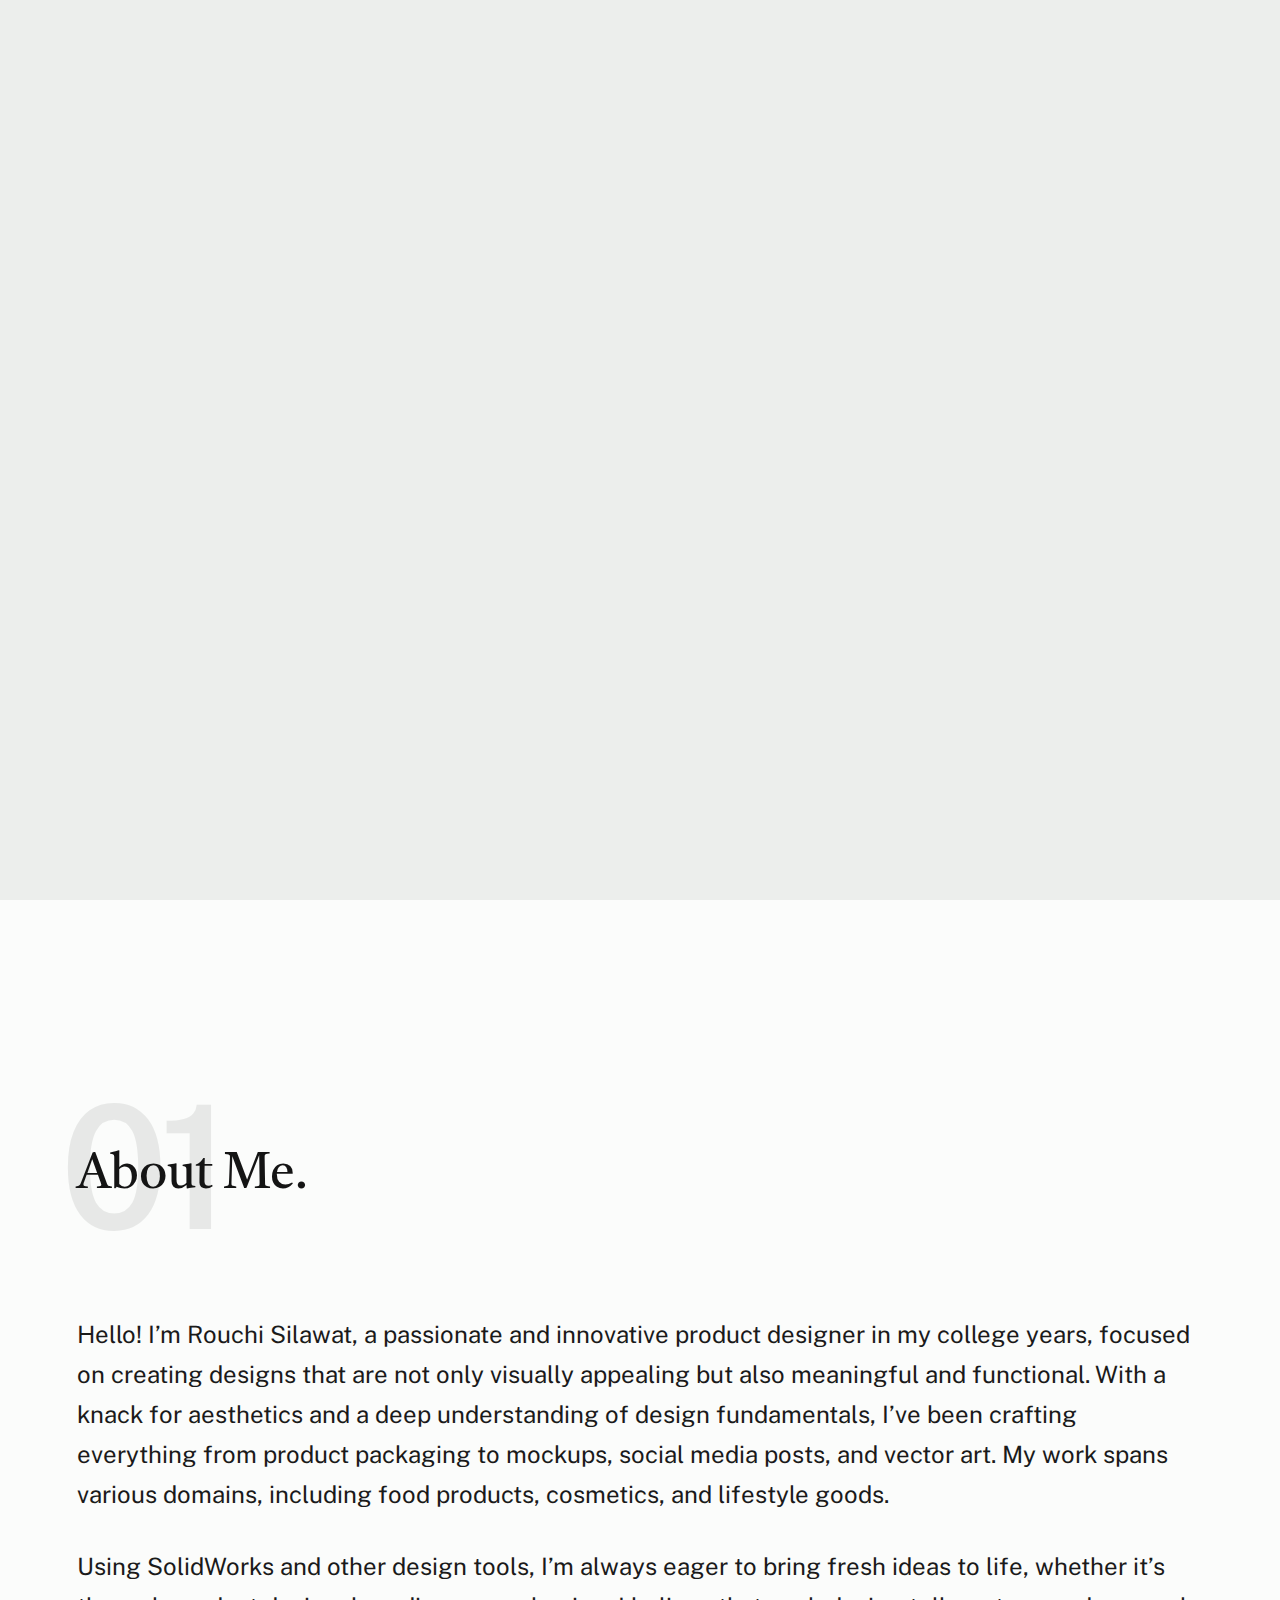
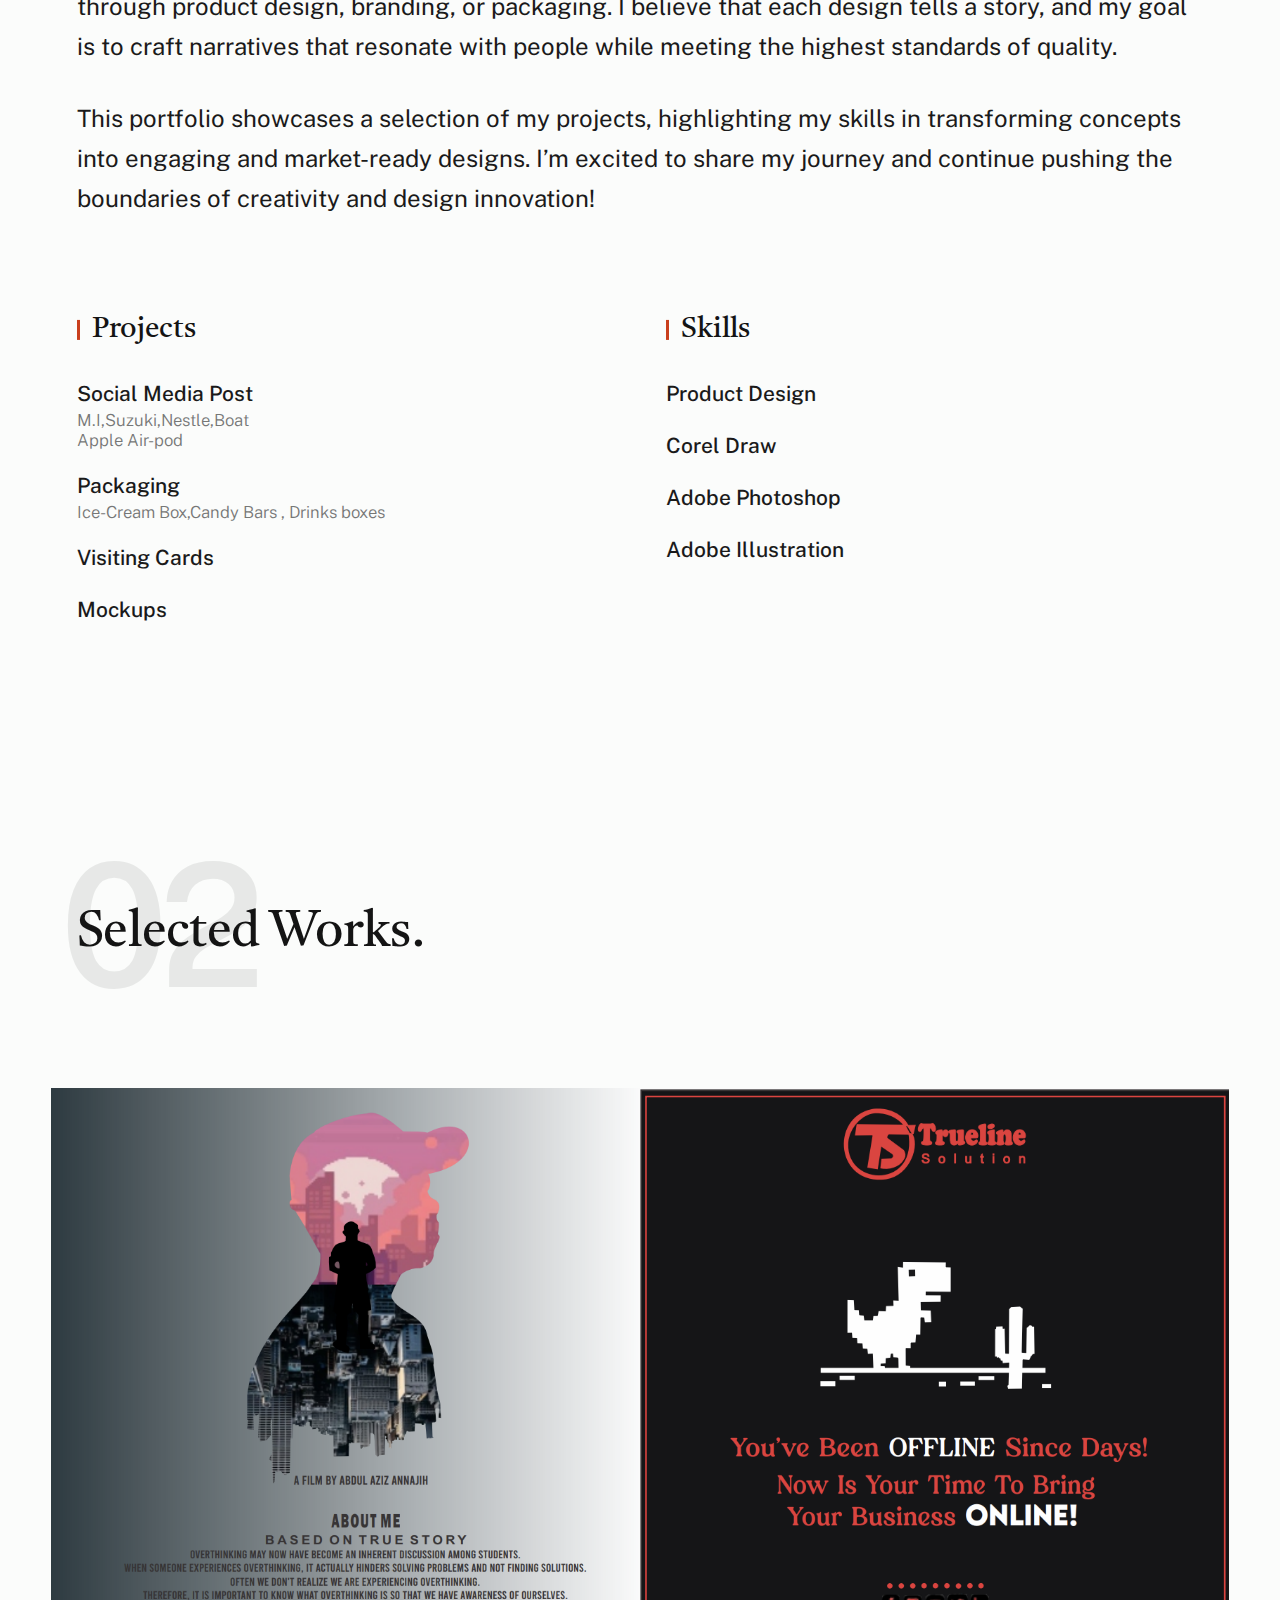
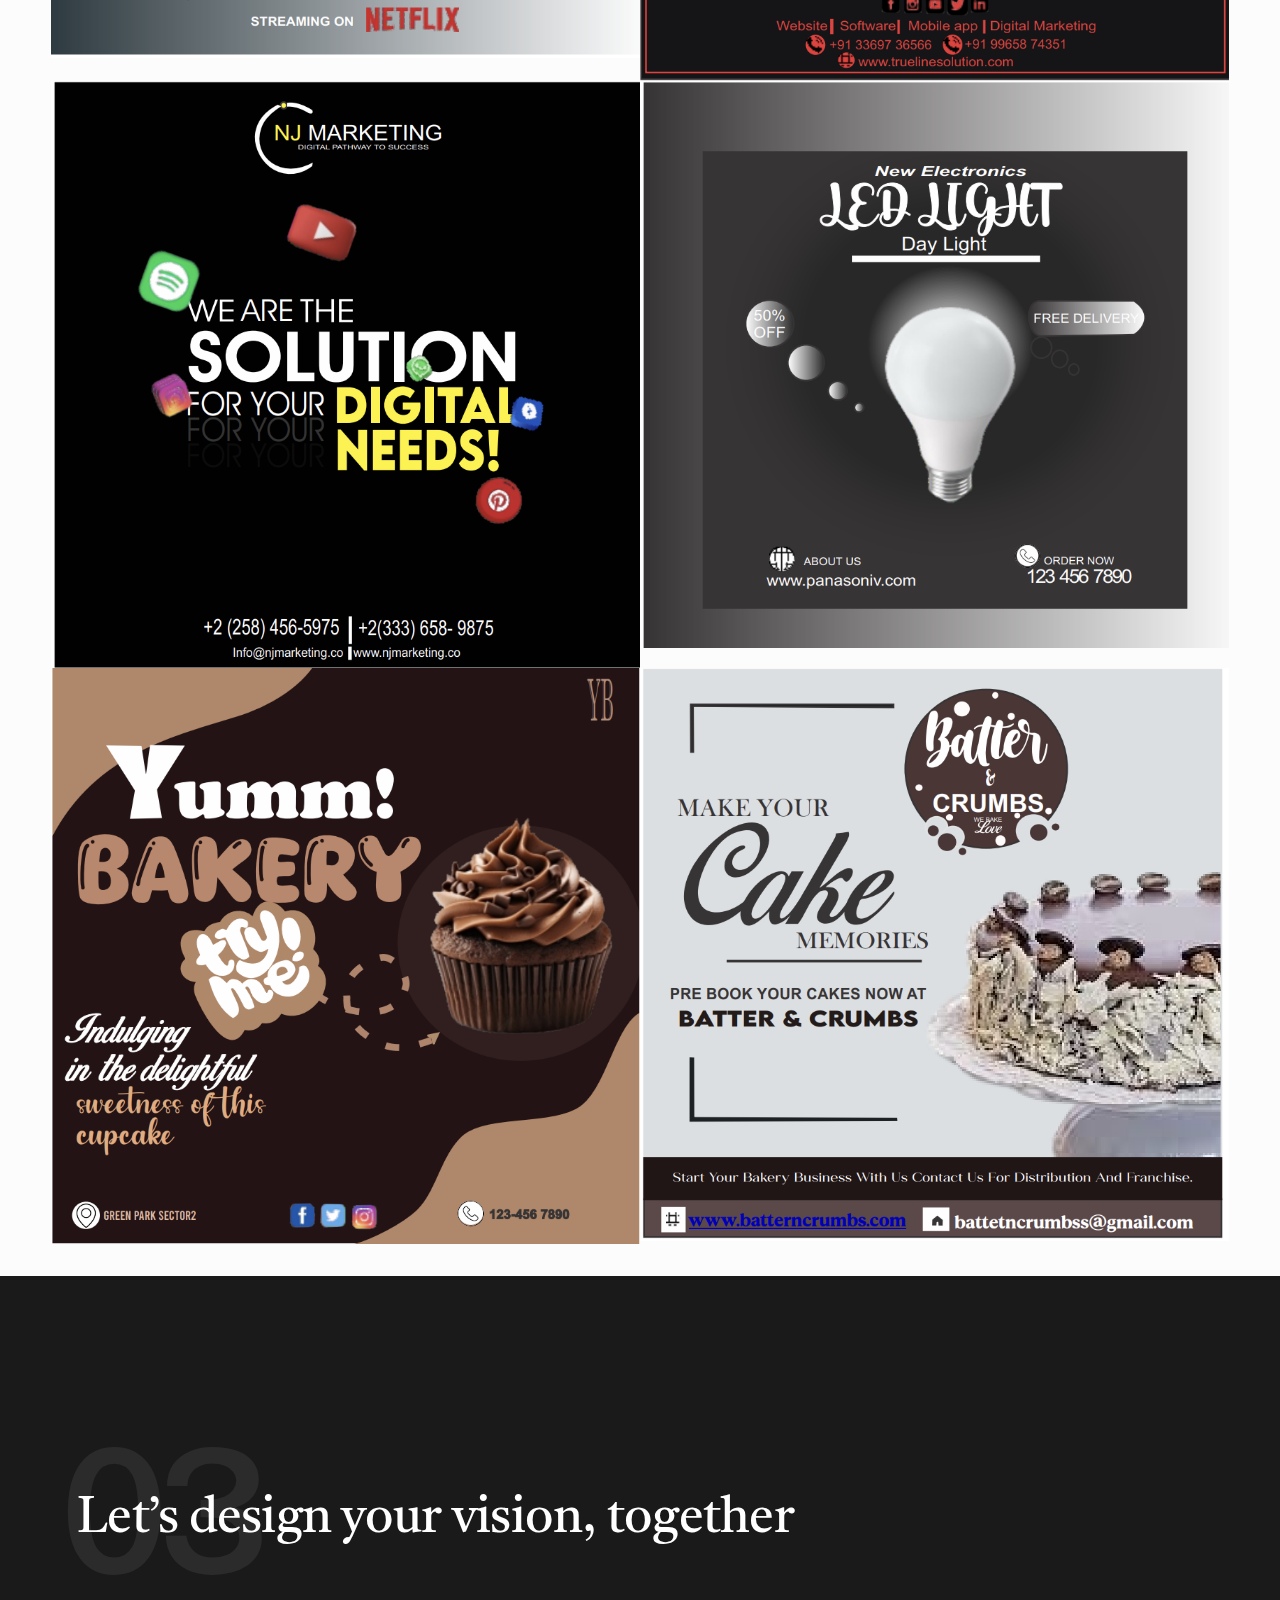
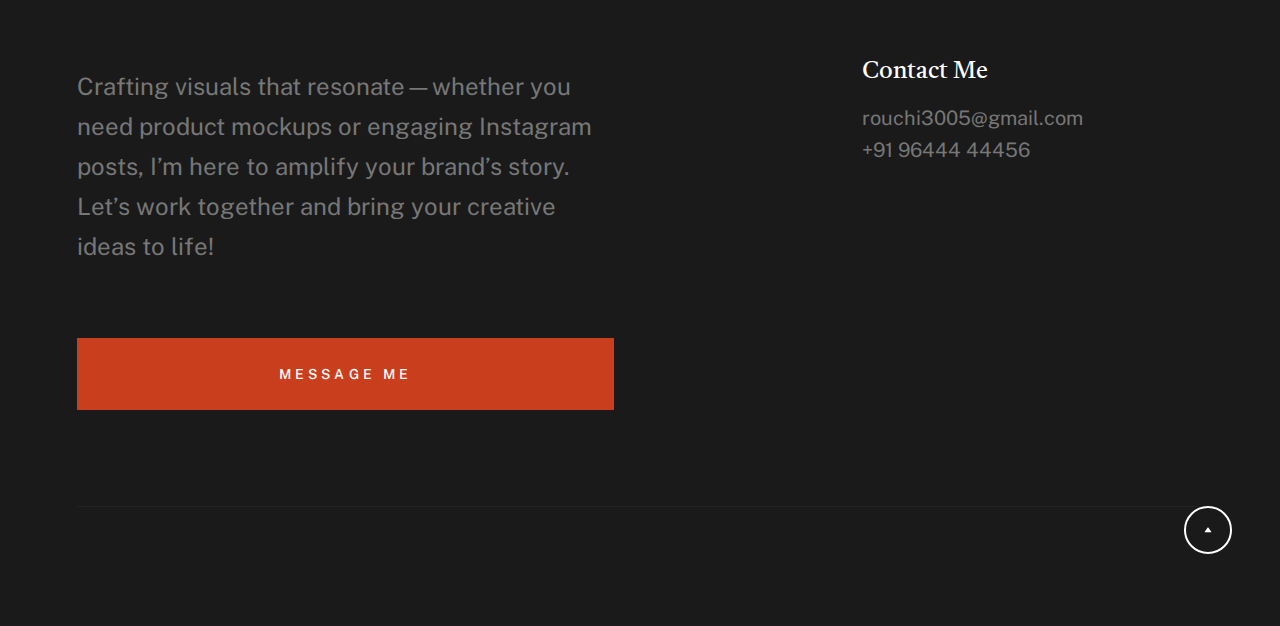
==== commit 5e6dd421: "get in touch" ====
--- a/index.html
+++ b/index.html
@@ -313,7 +313,7 @@
             <div class="row">
                 <div class="column lg-12">
                     <div class="section-header light-on-dark" data-num="03">
-                        <h2 class="text-display-title">Get In Touch.</h2>
+                        <h2 class="text-display-title">Let’s design your vision, together</h2>
                     </div> <!-- end section-header -->
                 </div>
             </div>
@@ -322,7 +322,7 @@
 
                 <div class="column xl-6 md-12 s-footer__block s-footer__about">                    
                     <p class="attention-getter">
-                        Let’s bring your ideas to life! Whether you need stunning product mockups or eye-catching Instagram posts that elevate your brand, I’m here to help. Feel free to reach out for inquiries, collaborations, or just to discuss your next creative project. Let’s create something amazing together!
+                        Crafting visuals that resonate—whether you need product mockups or engaging Instagram posts, I’m here to amplify your brand’s story. Let’s work together and bring your creative ideas to life!
 
 
                     </p>               
@@ -362,6 +362,7 @@
                
                 
 
+                
             </div> <!-- end section-footer__bottom -->          
 
             <div class="ss-go-top">
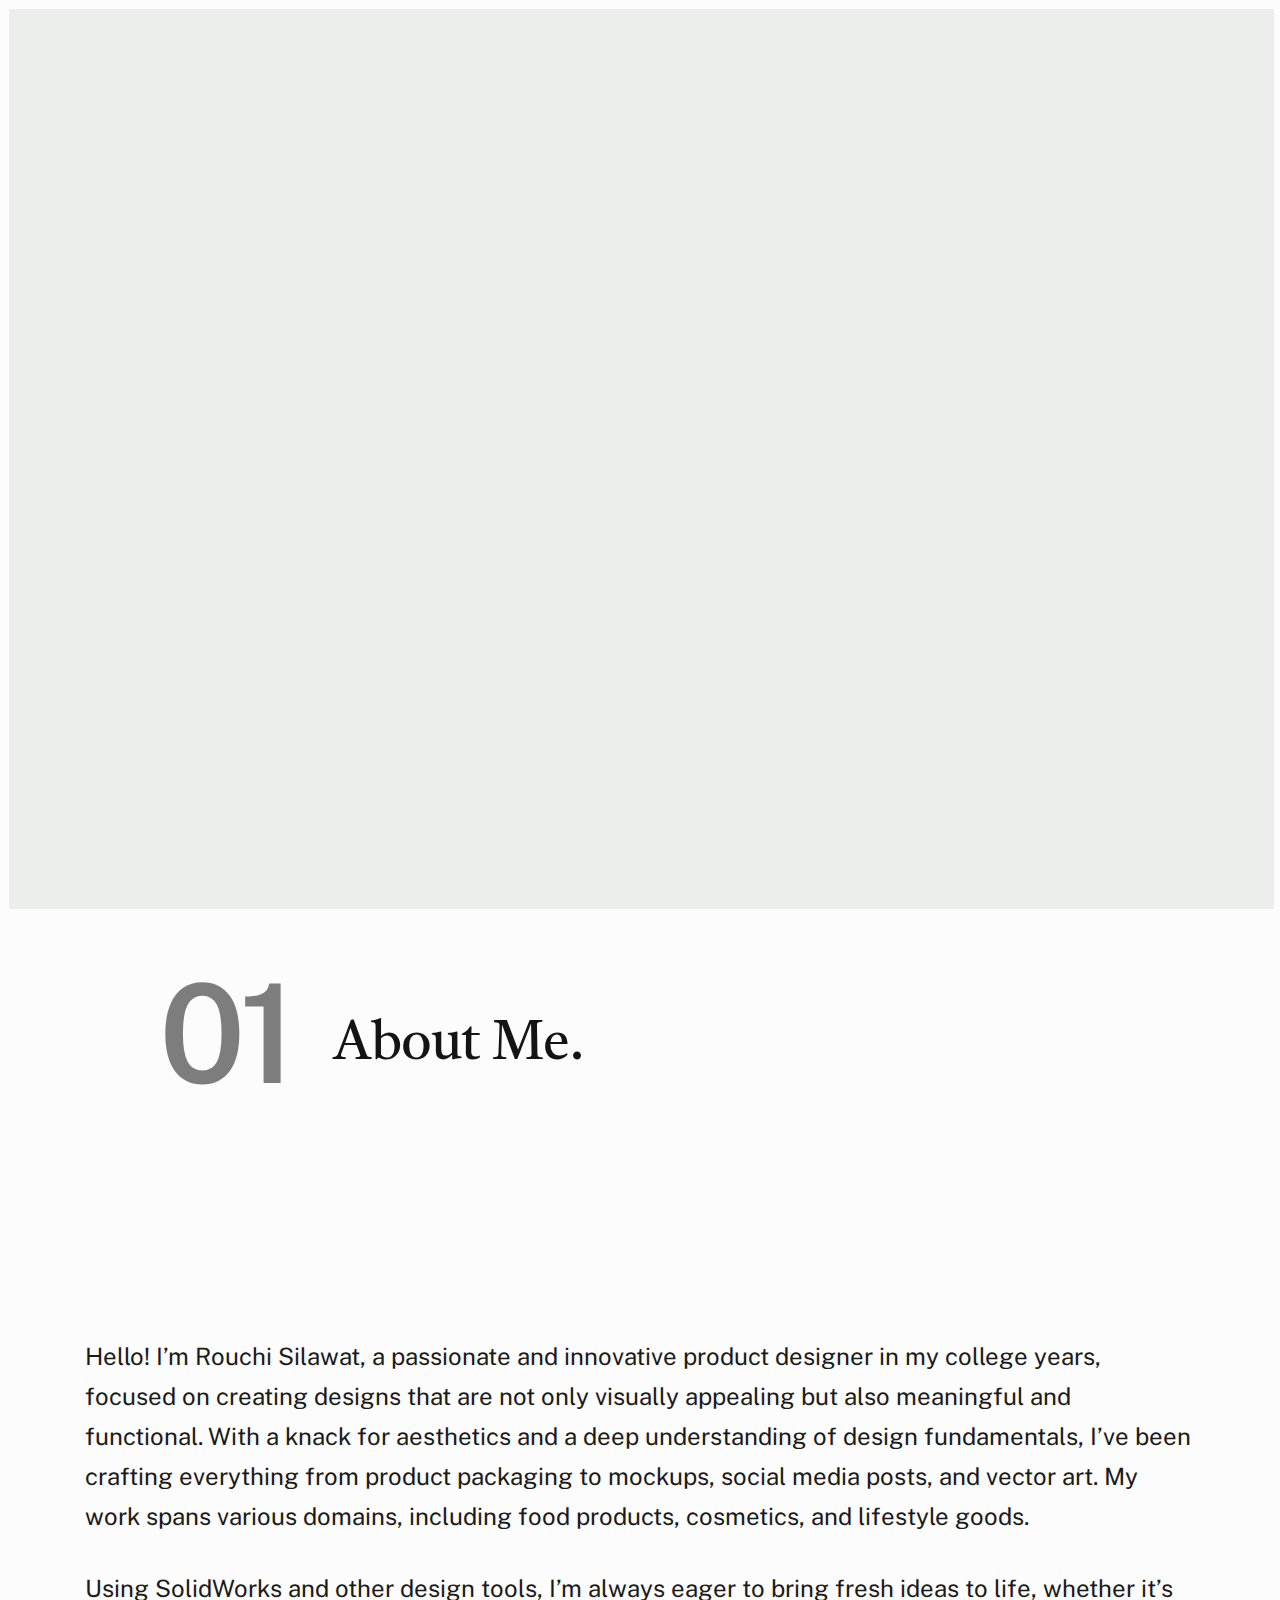
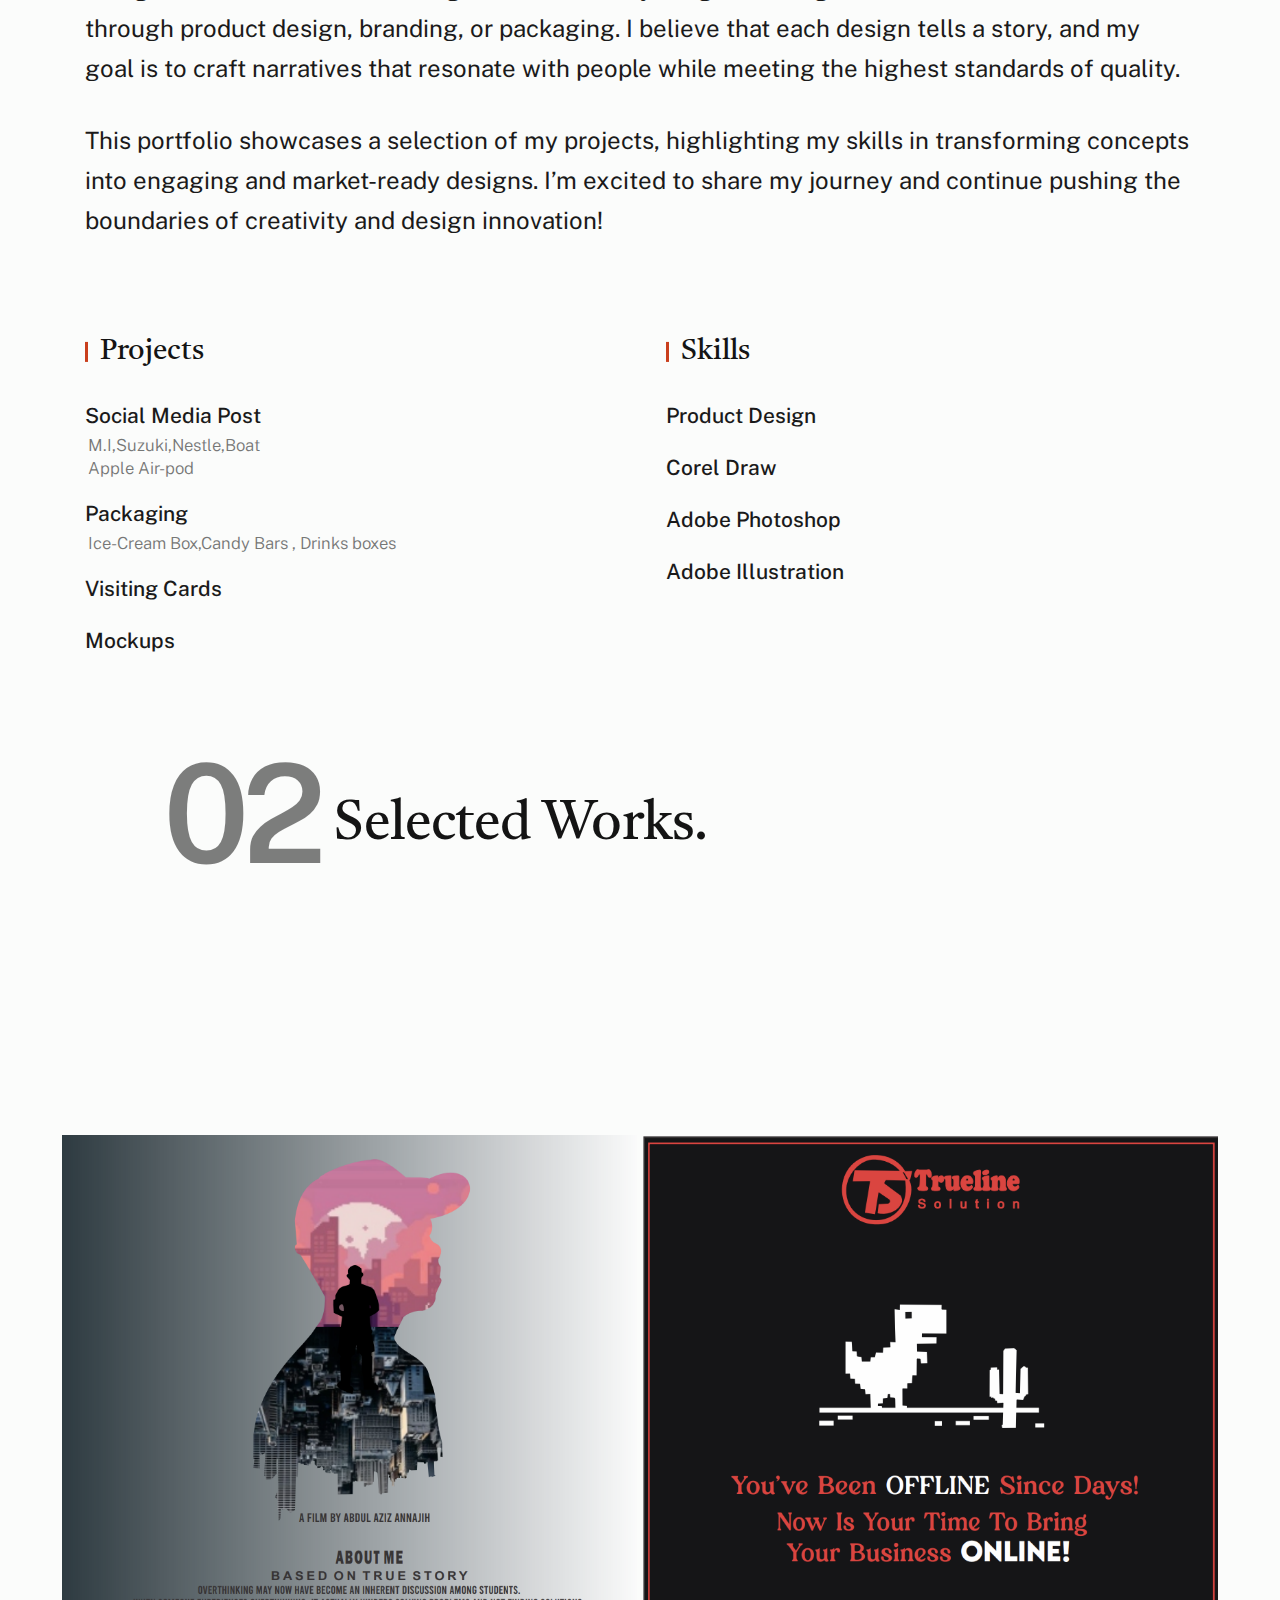
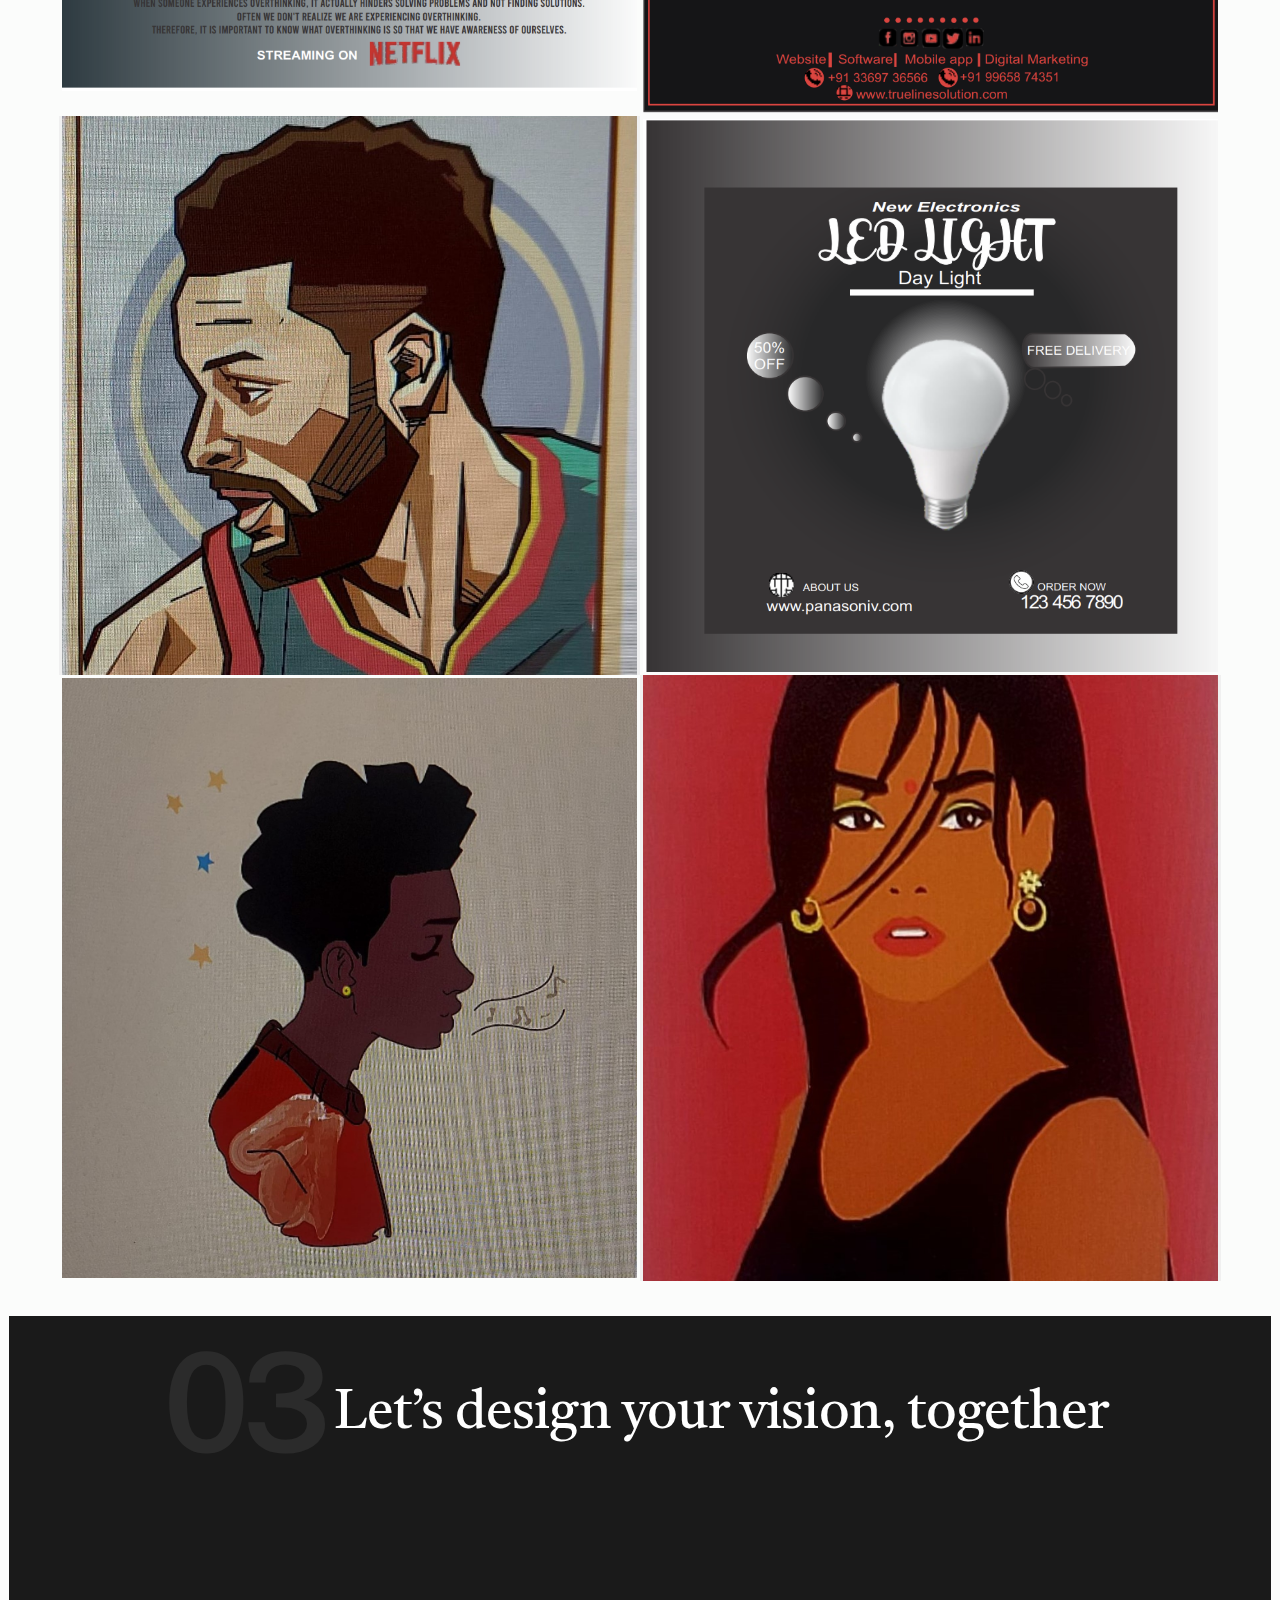
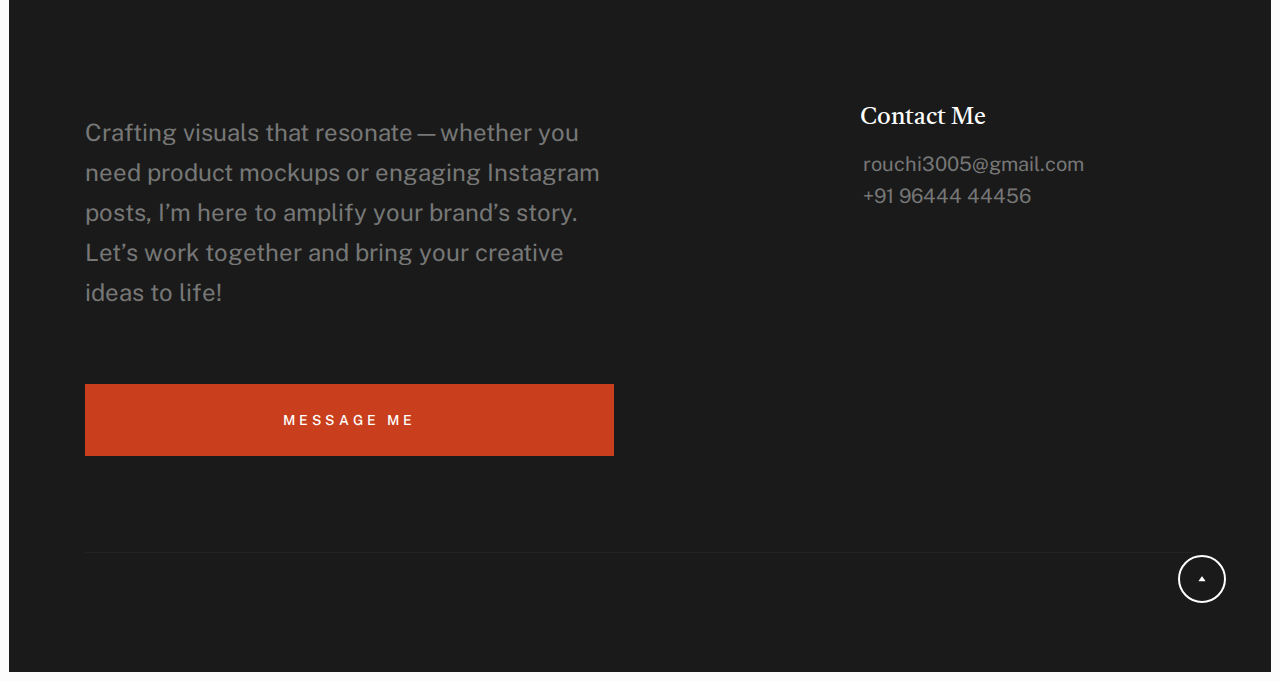
==== commit 7328725f: "galleyr" ====
--- a/index.html
+++ b/index.html
@@ -238,10 +238,10 @@
                   
                 </div> <!-- entry -->
 
-                <div class="column entry">
-                    <a href="images\new images\social media post\Screenshot 2024-10-27 195937.png" class="entry__link glightbox" data-glightbox="title: Caffeine & Tulips; description: .entry__desc-03">
-                        <div class="entry__thumb">
-                            <img src="images\new images\social media post\Screenshot 2024-10-27 195937.png" srcset="images\new images\social media post\Screenshot 2024-10-27 195937.png 1x, images\new images\social media post\Screenshot 2024-10-27 195937.png 2x" alt="">
+                <div class="column entry conti">
+                    <a href="images\new images\WhatsApp Image 2024-10-24 at 15.43.52_704c0706.jpg" class="entry__link glightbox" data-glightbox="title: Caffeine & Tulips; description: .entry__desc-03">
+                        <div class="entry__thumb">
+                            <img class="extra_image" src="images\new images\WhatsApp Image 2024-10-24 at 15.43.52_704c0706.jpg" srcset="images\new images\WhatsApp Image 2024-10-24 at 15.43.52_704c0706.jpg 1x, images\new images\WhatsApp Image 2024-10-24 at 15.43.52_704c0706.jpg 2x" alt="">
                         </div>
                         <div class="entry__info">
                             <h4 class="entry__title">IT Marketing Solutions</h4>
@@ -267,9 +267,9 @@
                 </div> <!-- entry -->
 
                 <div class="column entry">
-                    <a href="images\new images\social media post\Screenshot 2024-10-27 200051.png" class="entry__link glightbox" data-glightbox="title: The Lamp; description: .entry__desc-05">
-                        <div class="entry__thumb">
-                            <img src="images\new images\social media post\Screenshot 2024-10-27 200051.png" srcset="images\new images\social media post\Screenshot 2024-10-27 200051.png 1x, images\new images\social media post\Screenshot 2024-10-27 200051.png 2x" alt="">
+                    <a href="images\new images\WhatsApp Image 2024-10-24 at 15.43.53_ddc98605.jpg" class="entry__link glightbox" data-glightbox="title: The Lamp; description: .entry__desc-05">
+                        <div class="entry__thumb">
+                            <img src="images\new images\WhatsApp Image 2024-10-24 at 15.43.53_ddc98605.jpg" srcset="images\new images\WhatsApp Image 2024-10-24 at 15.43.53_ddc98605.jpg 1x, images\new images\WhatsApp Image 2024-10-24 at 15.43.53_ddc98605.jpg 2x" alt="">
                         </div>
                         <div class="entry__info">
                             <h4 class="entry__title">The Cup Cake </h4>
@@ -280,10 +280,10 @@
                    
                 </div> <!-- entry -->
 
-                <div class="column entry">
-                    <a href="images\new images\social media post\Screenshot 2024-10-27 200058.png" class="entry__link glightbox" data-glightbox="title: Tropical; description: .entry__desc-06">
-                        <div class="entry__thumb">
-                            <img src="images\new images\social media post\Screenshot 2024-10-27 200058.png" srcset="images\new images\social media post\Screenshot 2024-10-27 200058.png 1x, images\new images\social media post\Screenshot 2024-10-27 200058.png 2x" alt="">
+                <div class="column entry conti">
+                    <a href="images\new images\WhatsApp Image 2024-10-24 at 15.43.53_f632b6e3.jpg" class="entry__link glightbox" data-glightbox="title: Tropical; description: .entry__desc-06">
+                        <div class="entry__thumb">
+                            <img src="images\new images\WhatsApp Image 2024-10-24 at 15.43.53_f632b6e3.jpg" srcset="images\new images\WhatsApp Image 2024-10-24 at 15.43.53_f632b6e3.jpg 1x, images\new images\WhatsApp Image 2024-10-24 at 15.43.53_f632b6e3.jpg 2x" alt="">
                         </div>
                         <div class="entry__info">
                             <h4 class="entry__title">The Choclate Cake</h4>
--- a/css/mine.css
+++ b/css/mine.css
@@ -28,8 +28,6 @@
 /* Image styling */
 .gallery img {
     width: 100%;
-    
-    display: block;
     border-radius: 8px;
     box-shadow: 0 4px 8px rgba(0, 0, 0, 0.2);
     transition: transform 0.3s;
@@ -55,3 +53,64 @@
    word-spacing: 20px;
    color: white;
 }
+
+.container1
+{
+    width: 100%;
+    border: red solid 2px;
+    margin-left: auto;
+    margin-right: auto;
+    padding-left: 0.5rem;
+    padding-right: 0.5rem;
+}
+
+.photobutton{
+    position: relative;
+    top: 253px;
+    left: 9px;
+}
+
+.conti{
+    width: 300px; /* Desired width */
+    aspect-ratio: 16 / 9; /* Desired aspect ratio (e.g., 16:9) */
+    overflow: hidden; /* Ensures content doesn't overflow */
+    background: #f0f0f0; /* Optional: Placeholder background */
+    display: flex; /* Optional: Center content */
+    justify-content: center;
+    align-items: center;
+
+}
+
+@media (max-width:475px){
+    .container1{
+
+      
+    }
+}
+
+@media (max-width:640px){
+    .gallery{
+        grid-template-columns: repeat(2, 1fr);
+    }
+}
+@media (max-width:768px){
+    .gallery{
+        grid-template-columns: repeat(2, 1fr);
+    }
+}
+@media (max-width:1024px){
+    .gallery{
+        grid-template-columns: repeat(2, 1fr);
+    }
+}
+@media (max-width:1536px){
+    .gallery{
+        grid-template-columns: repeat(2, 1fr);
+    }
+}
+
+
+
+.extra_image{
+    height: 80%;
+}--- a/css/styles.css
+++ b/css/styles.css
@@ -422,7 +422,7 @@
 mark,
 audio,
 video {
-    margin        : 0;
+    margin        : 3px;
     padding       : 0;
     border        : 0;
     font-size     : 100%;
@@ -2735,7 +2735,7 @@
     content       : attr(data-num);
     font-family   : var(--font-1);
     font-weight   : 600;
-    font-size     : 10em;
+    font-size     : 9em;
     letter-spacing: -0.05em;
     line-height   : 1;
     color         : var(--color-gray-11);
@@ -2744,6 +2744,11 @@
     top           : -0.25em;
     left          : -0.1em;
     opacity       : 0.5;
+    top: -220px;
+    left: 2px;
+    color: black;
+    
+
 }
 
 .section-header.light-on-dark .text-display-title {
@@ -2903,10 +2908,19 @@
 @media screen and (max-width: 1400px) {
     .section-header .text-display-title {
         font-size: var(--text-xxxl);
+        
+        font-size: 54px;
+        top: -149px;
+        left: 249px;
     }
 
     .section-header::before {
         font-size: 8.6em;
+        
+        top: -192px;
+        left: 58px;
+        scale: .8;
+    }
     }
 }
 
@@ -2917,6 +2931,23 @@
 
     .testimonials__cite {
         text-align: left;
+    }
+    .section-header .text-display-title {
+        font-size: var(--text-xxl);
+        top: -127px;
+        left: 180px;
+    }
+    
+    .section-header::before {
+        font-size: 4em;
+        left     : 0;
+        top: -127px;
+        left: 65px;
+        scale: 1.5;
+
+        color: black;
+
+
     }
 }
 
@@ -2932,11 +2963,20 @@
 
     .section-header .text-display-title {
         font-size: var(--text-xxl);
+        top: -127px;
+        left: 210px;
     }
 
     .section-header::before {
-        font-size: 7em;
+        font-size: 4em;
         left     : 0;
+        top: -127px;
+        left: 65px;
+        scale: 1.5;
+
+        color: black;
+
+
     }
 }
 
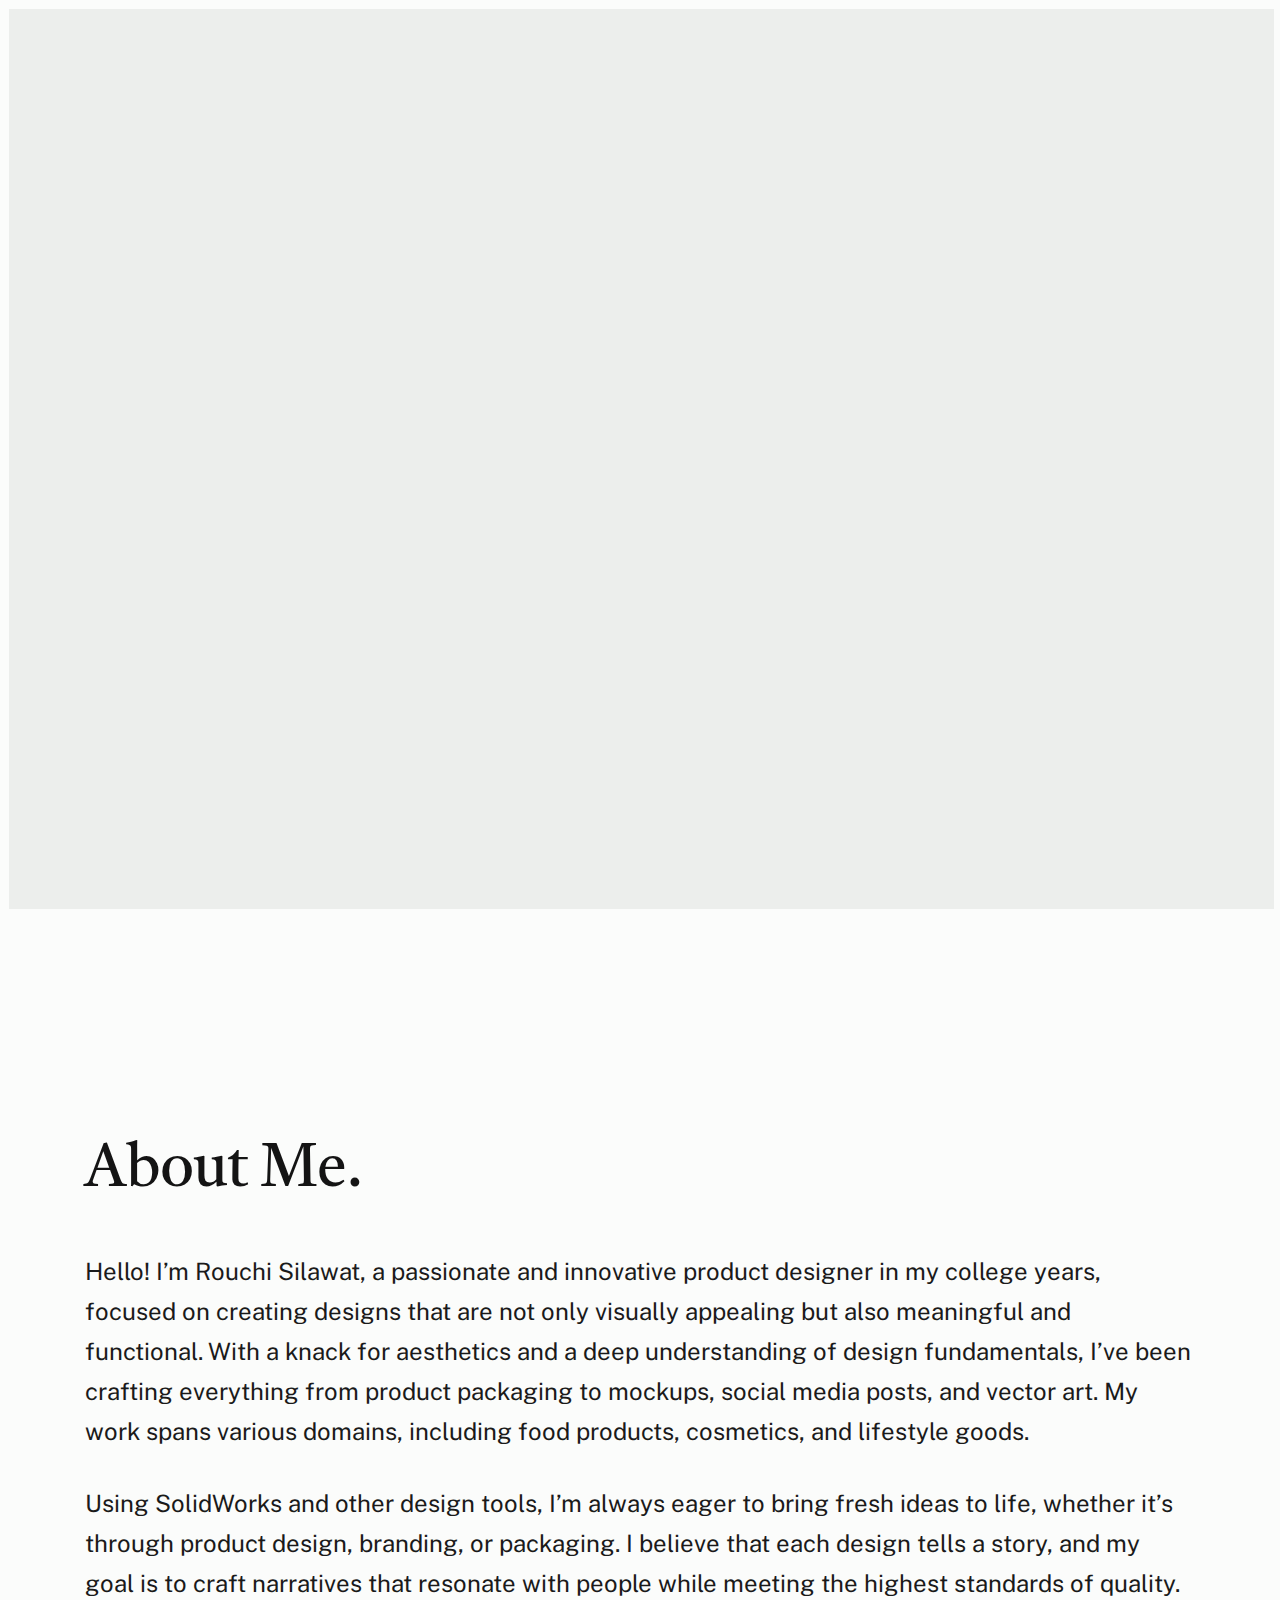
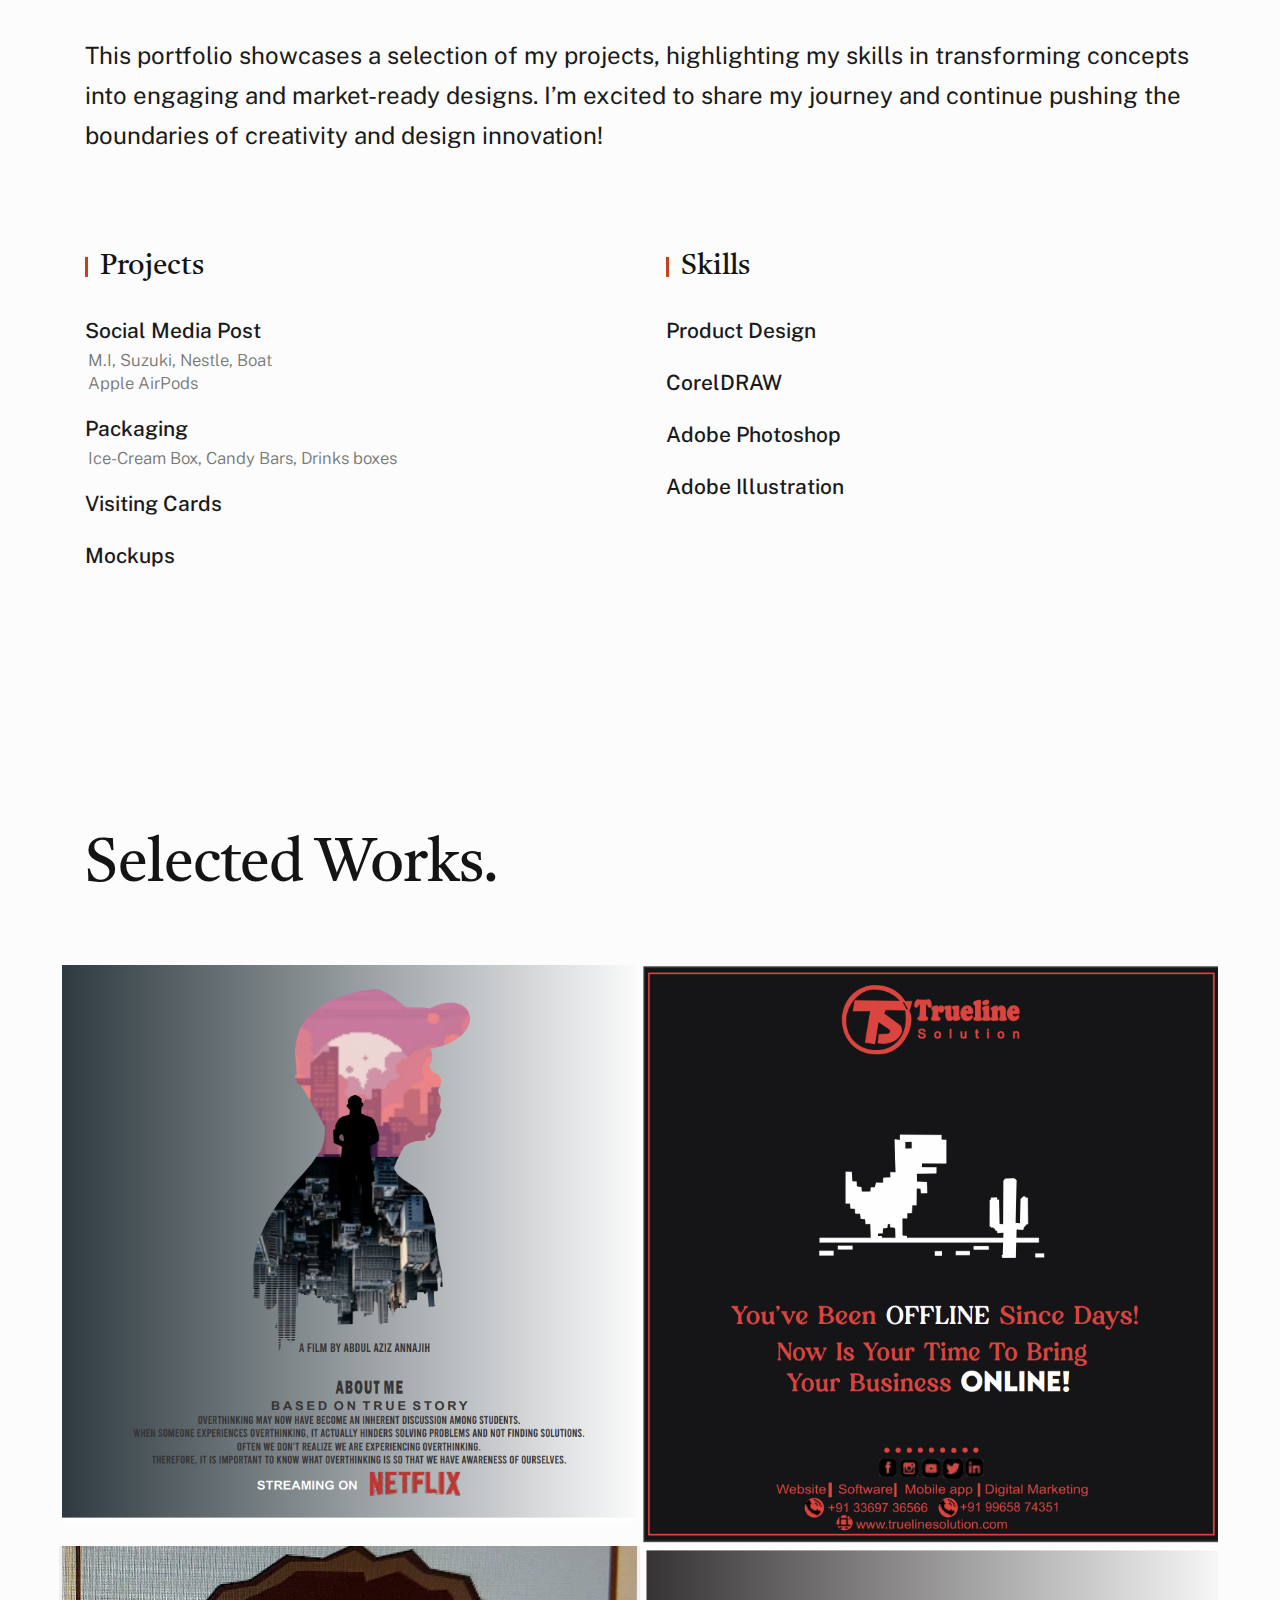
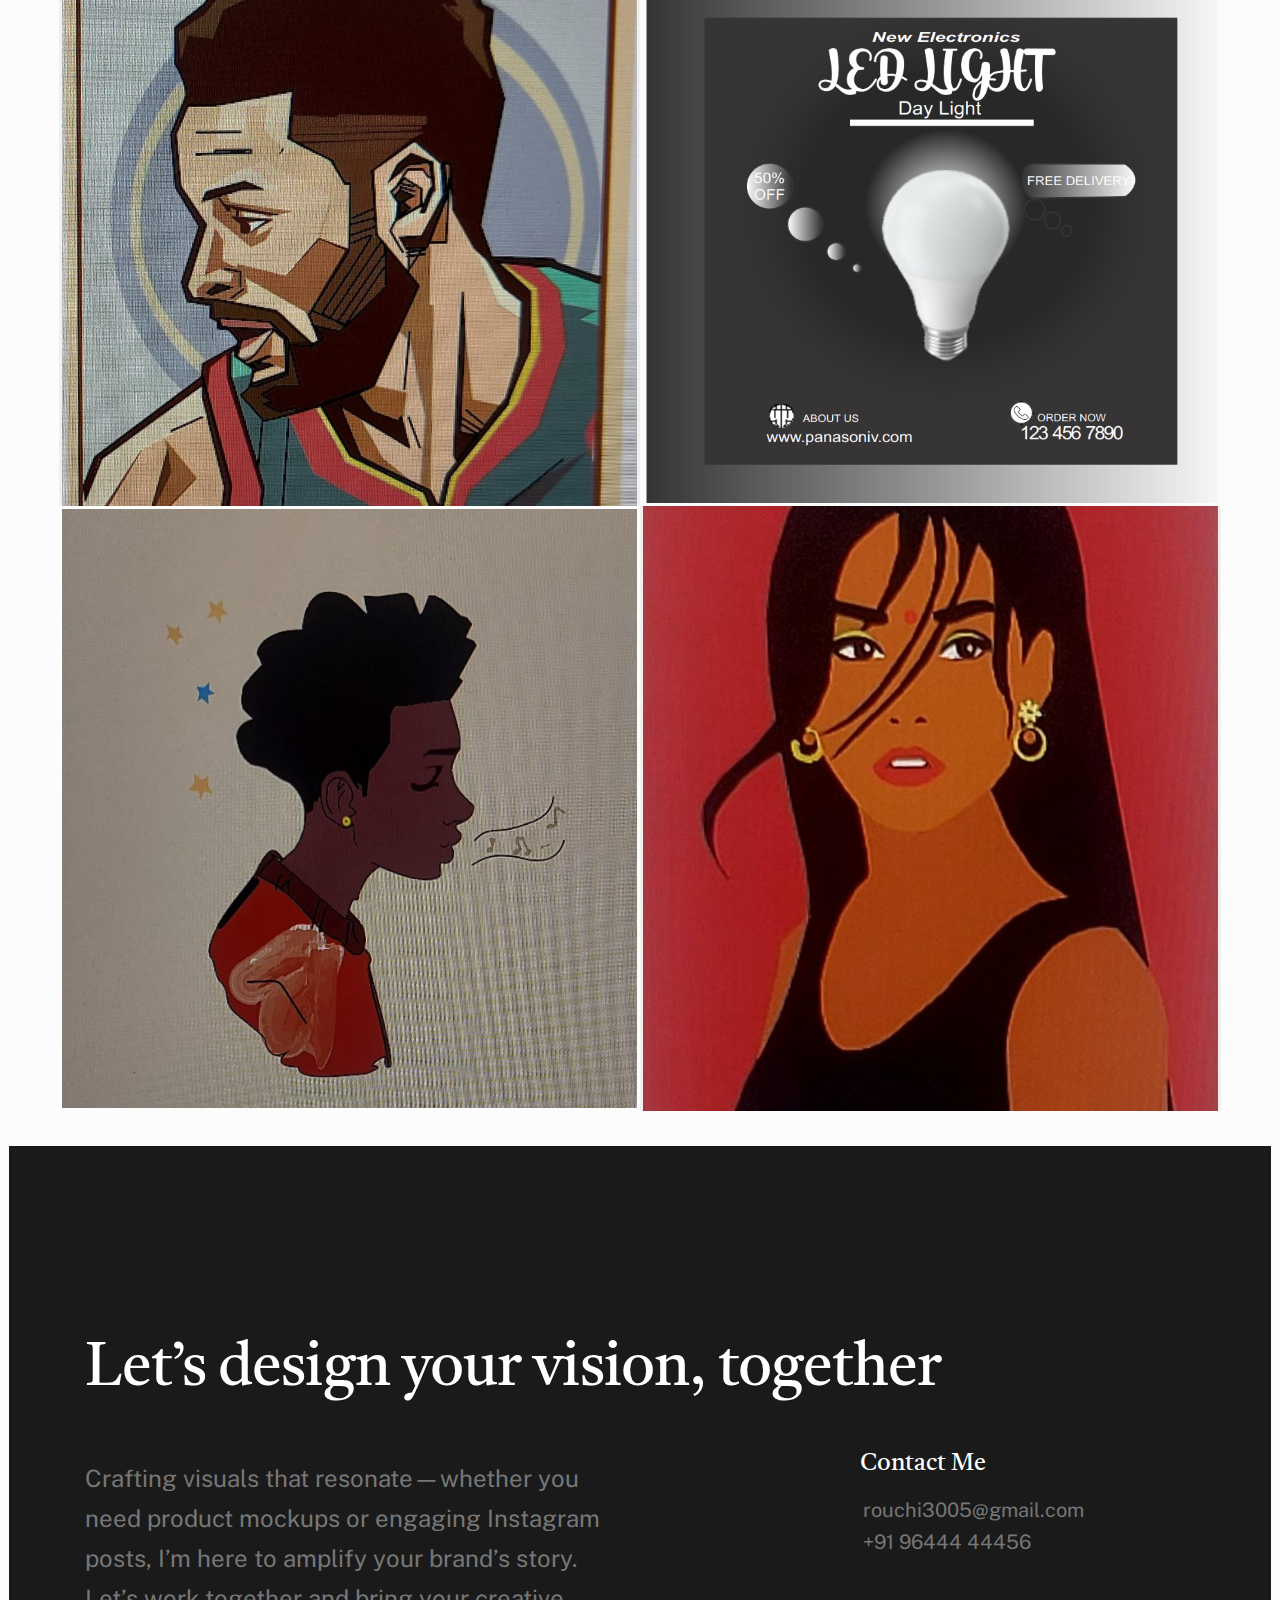
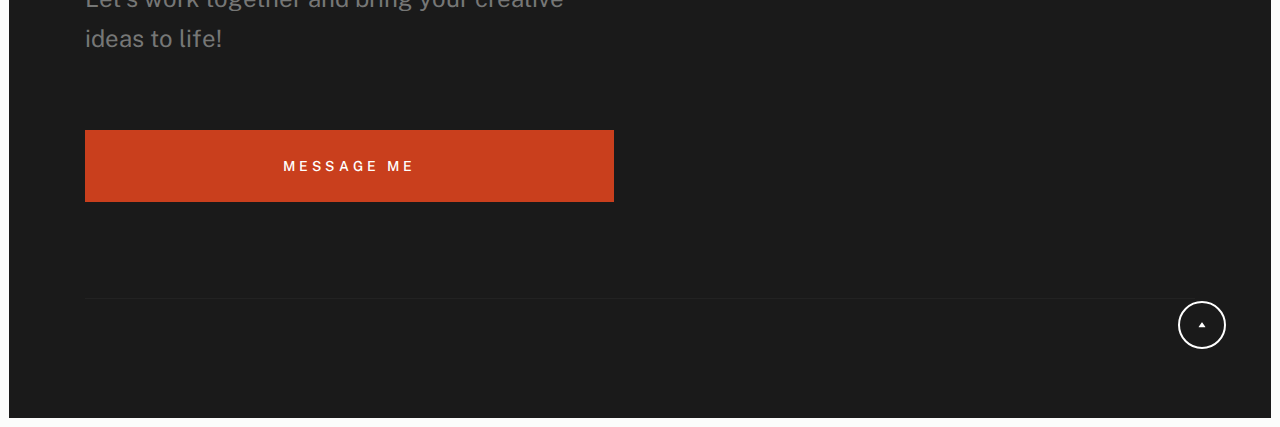
==== commit 6b1aaa03: "minor" ====
--- a/index.html
+++ b/index.html
@@ -84,9 +84,9 @@
 
                         <div class="s-intro__content-pretitle text-pretitle">Hello</div>
                         <h1 class="s-intro__content-title">
-                        I'm Rouchi Silawat <br>
-                        a product designer <br>
-                        base in Indore M.P.
+                        I’m Rouchi Silawat, <br>
+                        a creative product designer <br>
+                        from Indore, MP.
                         </h1>                            
 
                         <div class="s-intro__content-btns">
@@ -124,7 +124,7 @@
             <div class="row s-about__content">
                 <div class="column xl-12">    
                     
-                    <div class="section-header" data-num="01">
+                    <div class="section-header1" data-num="01">
                         <h2 class="text-display-title">About Me.</h2>
                     </div> <!-- end section-header -->
 
@@ -146,12 +146,12 @@
                             <ul class="s-about__list">
                                 <li>
                                     Social Media Post
-                                    <span>M.I,Suzuki,Nestle,Boat</span>
-                                    <span>Apple Air-pod</span>
+                                    <span>M.I, Suzuki, Nestle, Boat</span>
+                                    <span>Apple AirPods</span>
                                 </li>
                                 <li>
                                     Packaging
-                                    <span>Ice-Cream Box,Candy Bars , Drinks boxes</span>
+                                    <span>Ice-Cream Box, Candy Bars, Drinks boxes</span>
                                 </li>
                                 <li>
                                     Visiting Cards
@@ -173,7 +173,7 @@
                                     Product Design
                                 </li>
                                 <li>
-                                    Corel Draw
+                                    CorelDRAW
                                 </li>
                                 <li>
                                     Adobe Photoshop
@@ -201,7 +201,7 @@
 
             <div class="row">
                 <div class="column xl-12">
-                    <div class="section-header" data-num="02">
+                    <div class="section-header1" data-num="02">
                         <h2 class="text-display-title">Selected Works.</h2>
                     </div> <!-- end section-header -->
                 </div>
@@ -286,7 +286,7 @@
                             <img src="images\new images\WhatsApp Image 2024-10-24 at 15.43.53_f632b6e3.jpg" srcset="images\new images\WhatsApp Image 2024-10-24 at 15.43.53_f632b6e3.jpg 1x, images\new images\WhatsApp Image 2024-10-24 at 15.43.53_f632b6e3.jpg 2x" alt="">
                         </div>
                         <div class="entry__info">
-                            <h4 class="entry__title">The Choclate Cake</h4>
+                            <h4 class="entry__title">The Chocolate Cake</h4>
                             <div class="entry__cat">Mockups</div>
                         </div>
                     </a>
@@ -312,8 +312,8 @@
 
             <div class="row">
                 <div class="column lg-12">
-                    <div class="section-header light-on-dark" data-num="03">
-                        <h2 class="text-display-title">Let’s design your vision, together</h2>
+                    <div class="section-header1 light-on-dark" style="color: white !important;" data-num="03">
+                        <h2 class="text-display-title" style="color: rgb(255, 255, 255);">Let’s design your vision, together</h2>
                     </div> <!-- end section-header -->
                 </div>
             </div>
--- a/css/mine.css
+++ b/css/mine.css
@@ -81,6 +81,10 @@
 
 }
 
+.image-sort-button{
+    
+}
+
 @media (max-width:475px){
     .container1{
 
@@ -88,24 +92,24 @@
     }
 }
 
-@media (max-width:640px){
+@media (min-width:640px){
     .gallery{
         grid-template-columns: repeat(2, 1fr);
     }
 }
-@media (max-width:768px){
+@media (min-width:768px){
     .gallery{
         grid-template-columns: repeat(2, 1fr);
     }
 }
-@media (max-width:1024px){
+@media (min-width:1024px){
     .gallery{
-        grid-template-columns: repeat(2, 1fr);
+        grid-template-columns: repeat(3, 1fr);
     }
 }
-@media (max-width:1536px){
+@media (min-width:1536px){
     .gallery{
-        grid-template-columns: repeat(2, 1fr);
+        grid-template-columns: repeat(4, 1fr);
     }
 }
 
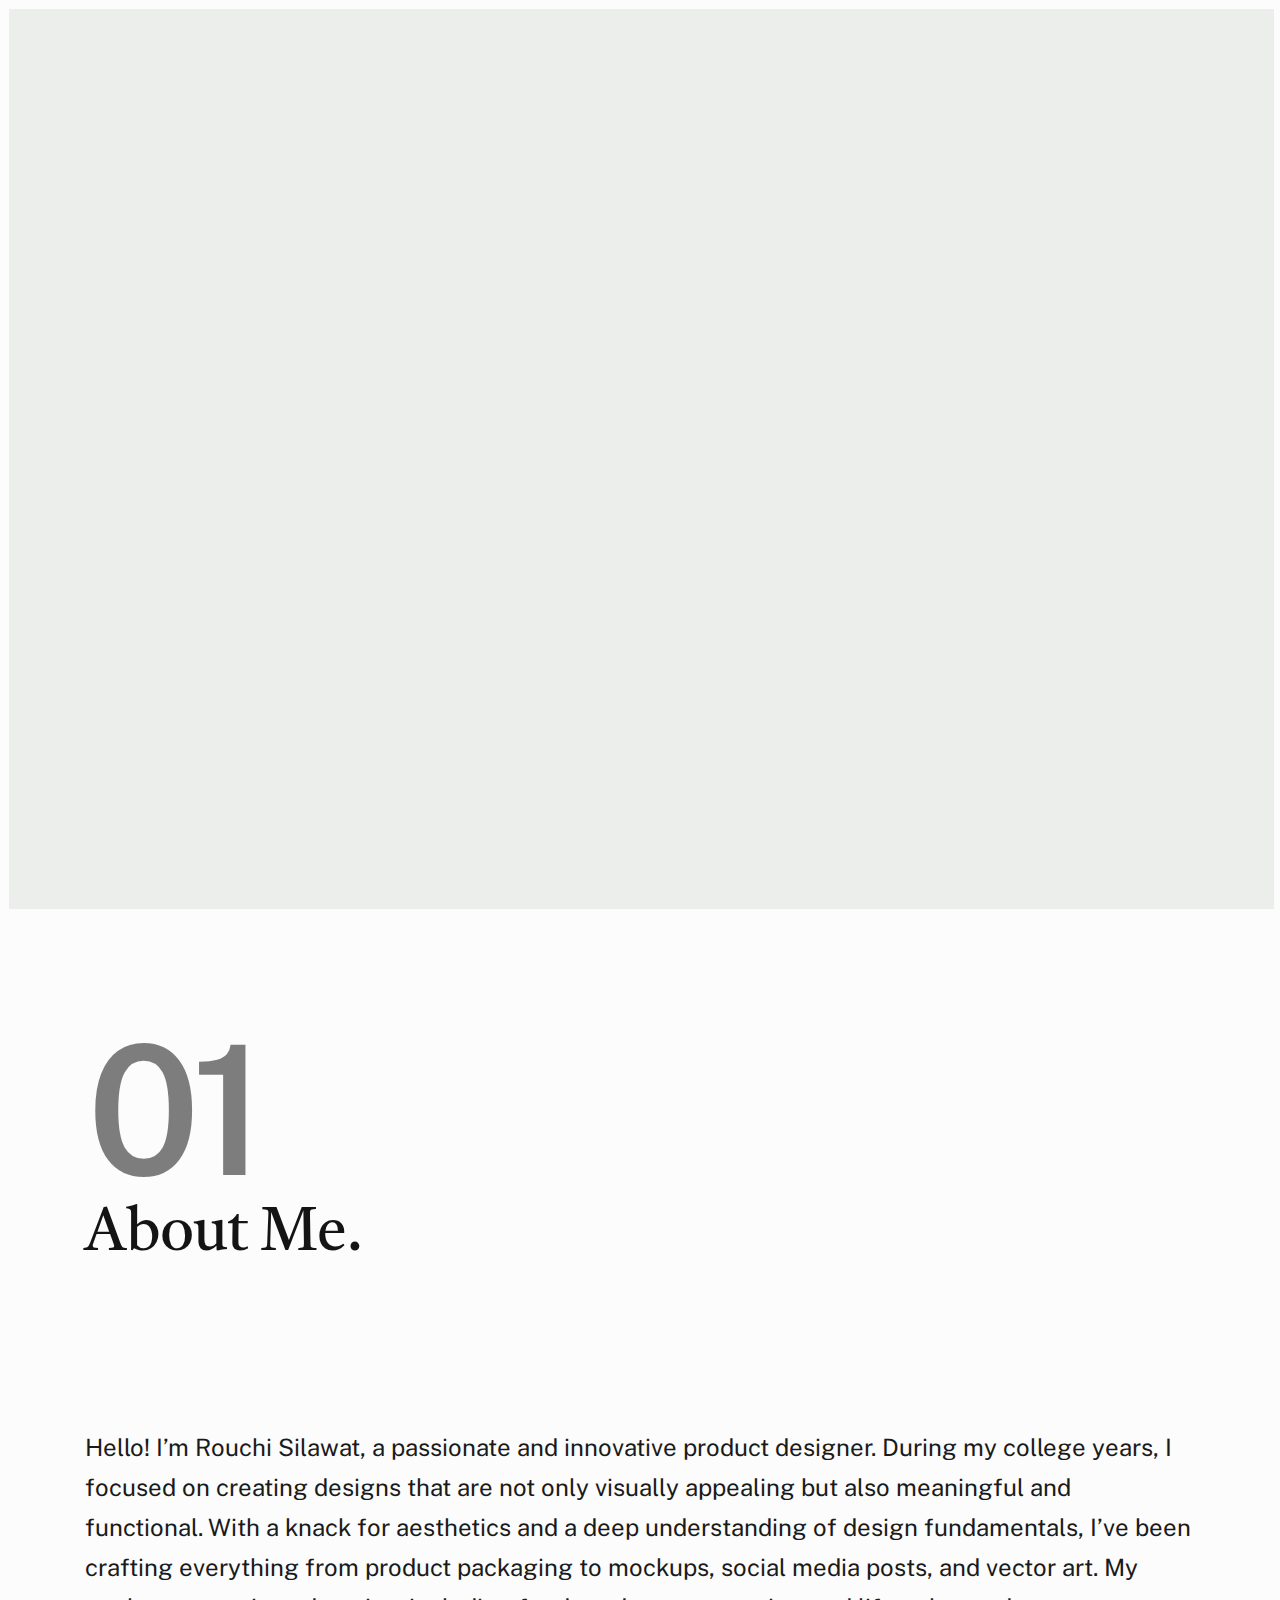
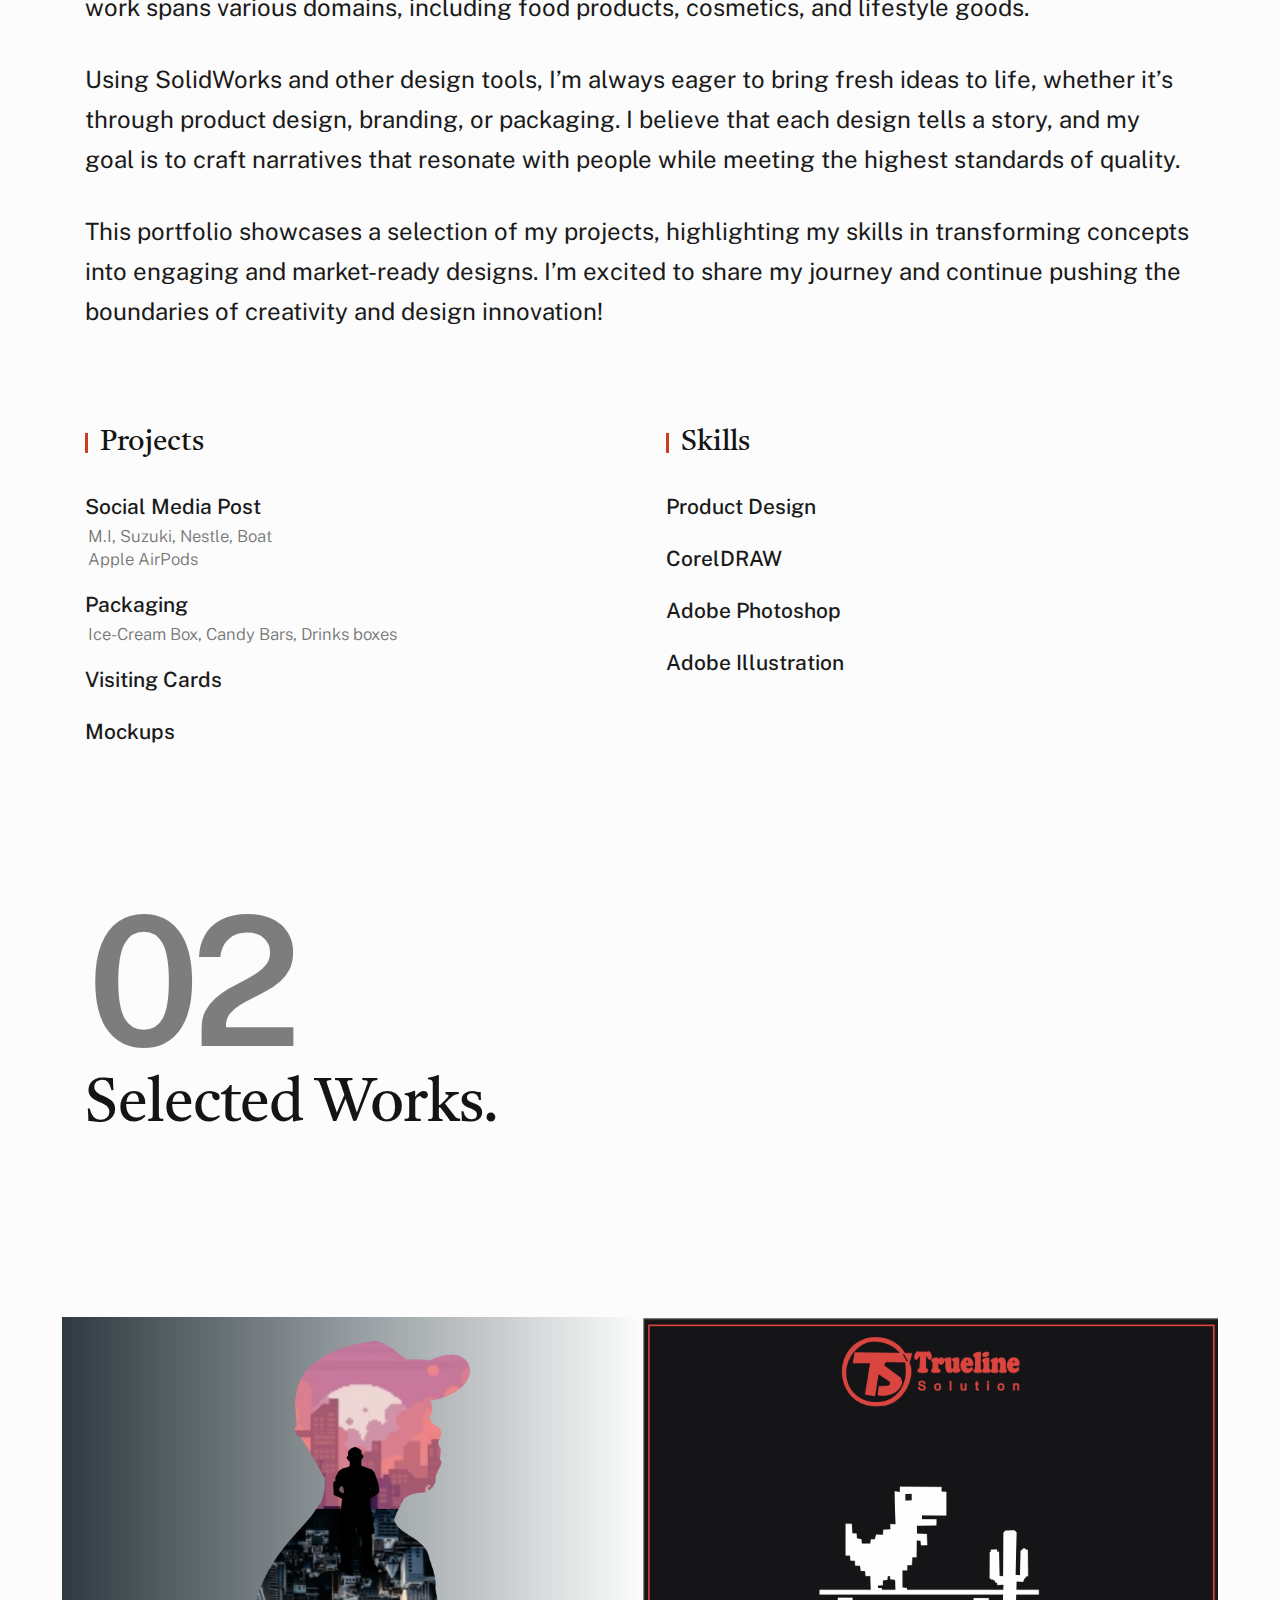
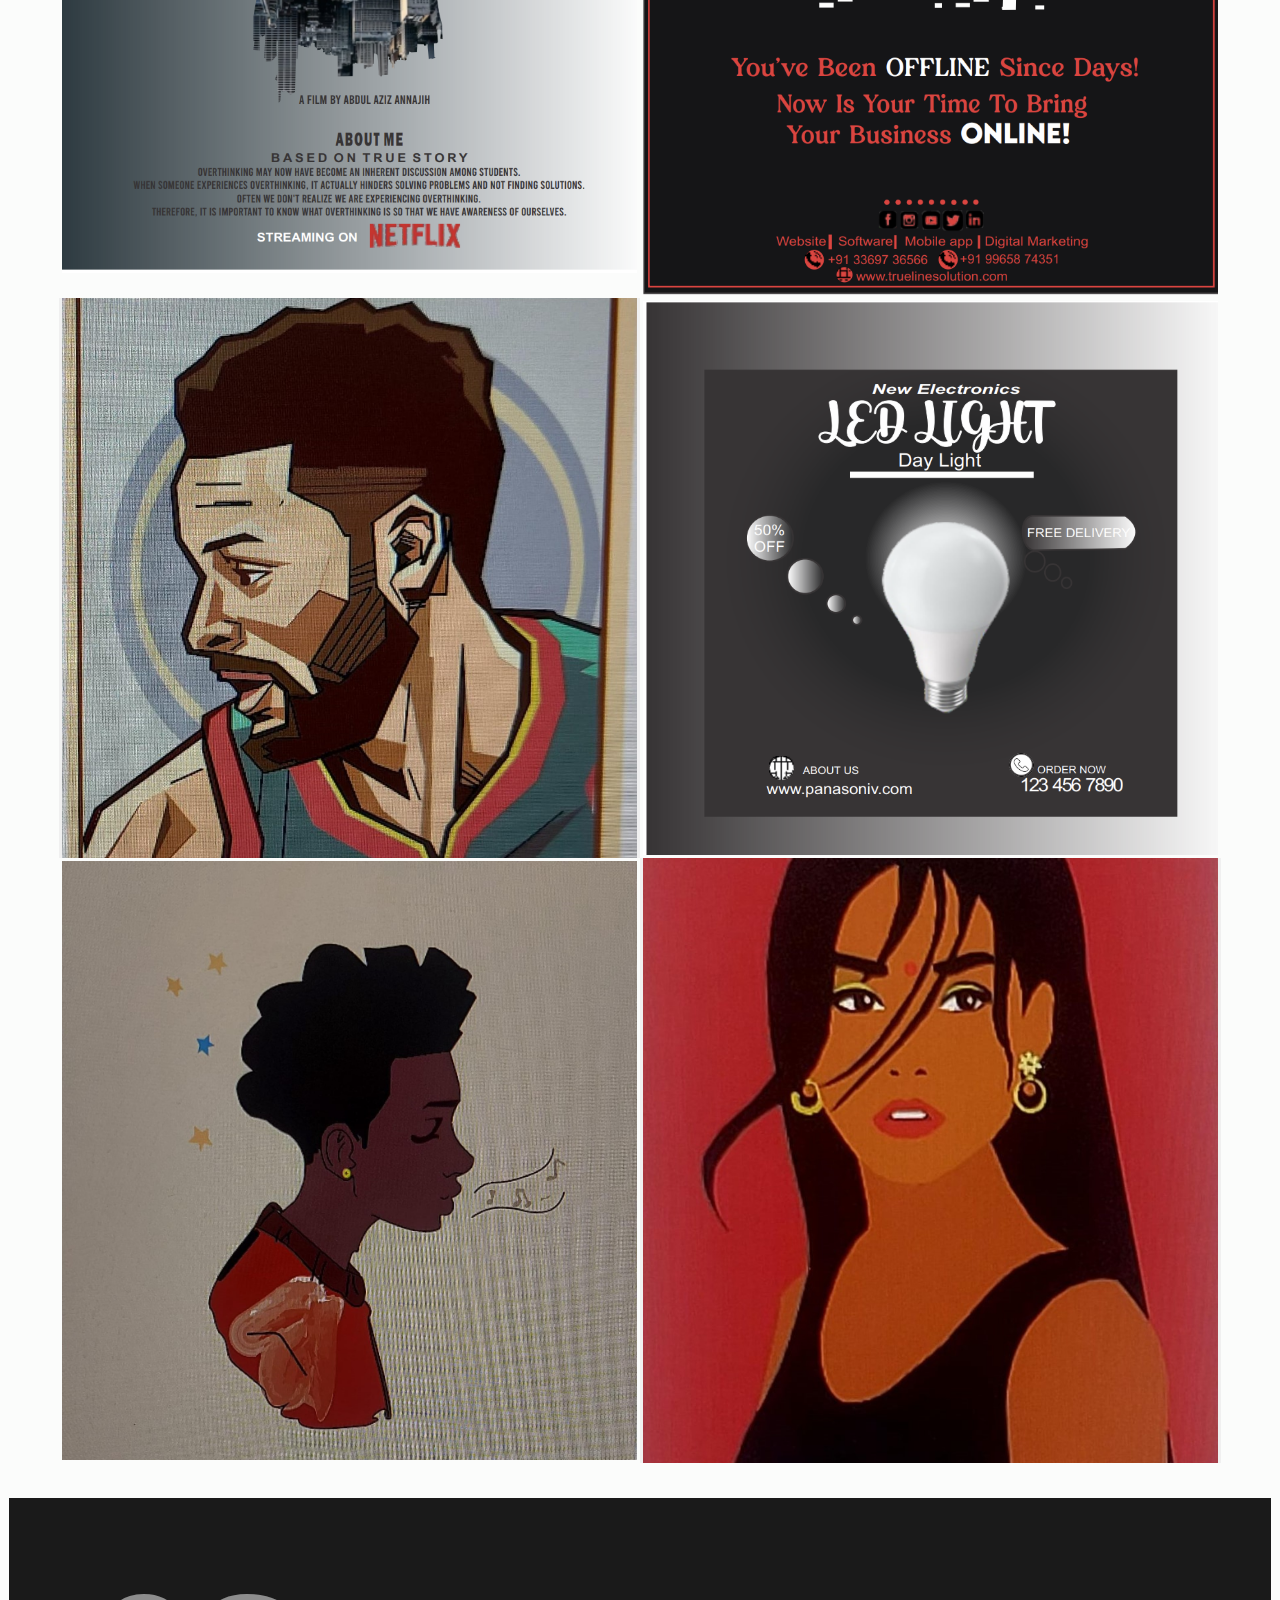
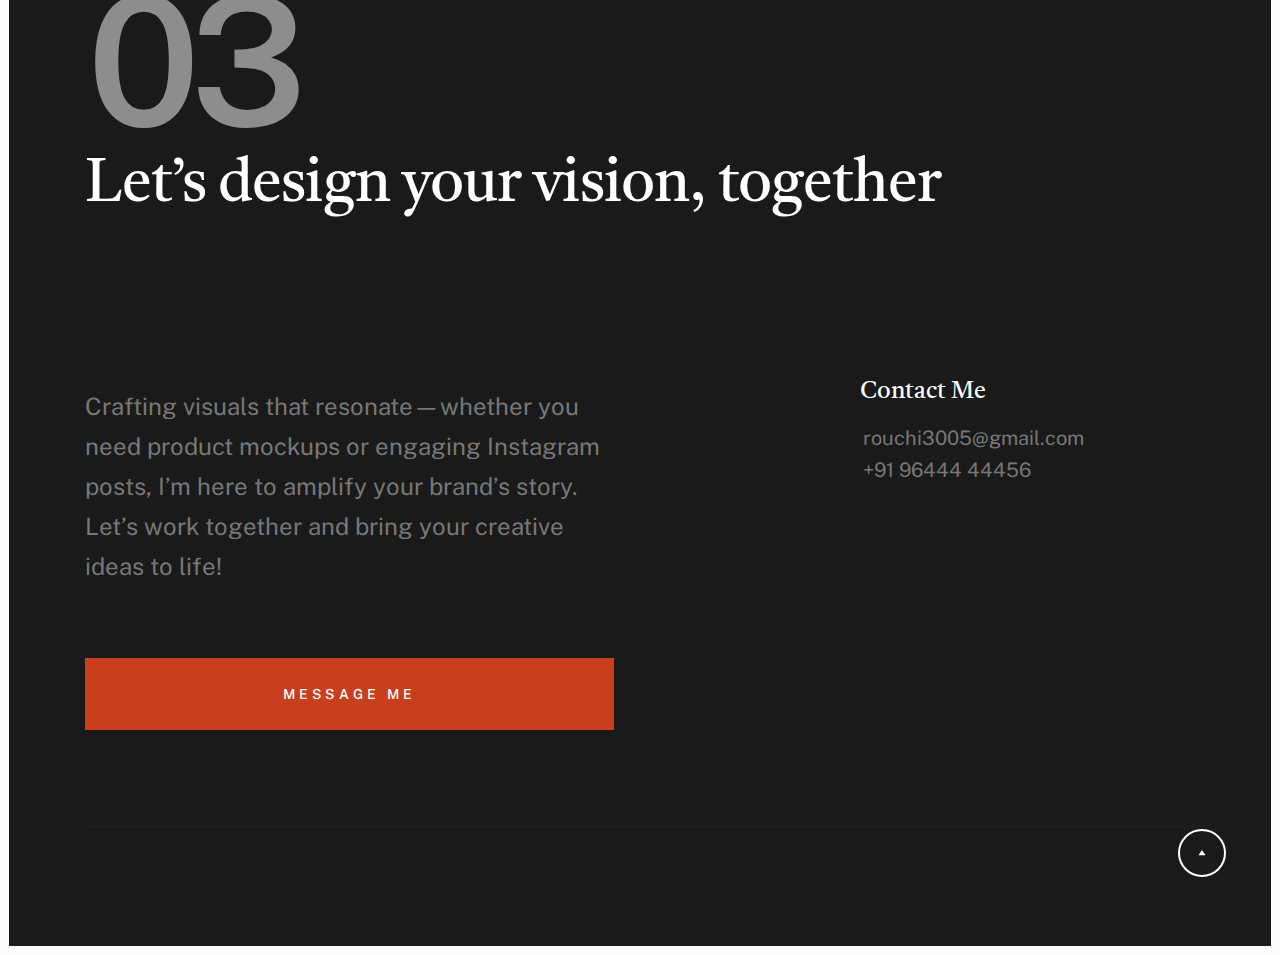
==== commit 78519e55: "about me" ====
--- a/index.html
+++ b/index.html
@@ -129,7 +129,7 @@
                     </div> <!-- end section-header -->
 
                     <p class="attention-getter">
-                        Hello! I’m Rouchi Silawat, a passionate and innovative product designer in my college years, focused on creating designs that are not only visually appealing but also meaningful and functional. With a knack for aesthetics and a deep understanding of design fundamentals, I’ve been crafting everything from product packaging to mockups, social media posts, and vector art. My work spans various domains, including food products, cosmetics, and lifestyle goods.
+                        Hello! I’m Rouchi Silawat, a passionate and innovative product designer. During my college years, I focused on creating designs that are not only visually appealing but also meaningful and functional. With a knack for aesthetics and a deep understanding of design fundamentals, I’ve been crafting everything from product packaging to mockups, social media posts, and vector art. My work spans various domains, including food products, cosmetics, and lifestyle goods.
                     </p>
 
                     <p class="attention-getter">
--- a/css/styles.css
+++ b/css/styles.css
@@ -2711,6 +2711,12 @@
     font-size     : var(--text-display-1);
     line-height   : 1.0717;
     letter-spacing: -0.015em;
+        margin-bottom : var(--vspace-1_5);
+}
+.text-display-title1 {
+    font-size     : var(--text-display-1);
+    line-height   : 1.0717;
+    letter-spacing: -0.015em;
     margin-top    : 0;
     margin-bottom : var(--vspace-1_5);
 }
@@ -2719,6 +2725,12 @@
  * ## section header
  * ------------------------------------------------------------------- */
 .section-header {
+    display      : flex;
+    align-items  : flex-start;
+    margin-bottom: var(--vspace-3_5);
+    position     : relative;
+}
+.section-header1 {
     display      : flex;
     align-items  : flex-start;
     margin-bottom: var(--vspace-3_5);
@@ -2748,6 +2760,28 @@
     left: 2px;
     color: black;
     
+    
+
+
+}
+
+.section-header1::before {
+    content       : attr(data-num);
+    font-family   : var(--font-1);
+    font-weight   : 600;
+    font-size     : 9em;
+    letter-spacing: -0.05em;
+    line-height   : 1;
+    color         : var(--color-gray-11);
+    margin-right  : var(--vspace-0_5);
+    position      : absolute;
+    top           : -0.25em;
+    left          : -0.1em;
+    opacity       : 0.5;
+    top: -119px;
+    left: 2px;
+    color: black;
+    
 
 }
 
@@ -2756,7 +2790,15 @@
 }
 
 .section-header.light-on-dark::before {
-    color: rgba(255, 255, 255, 0.15);
+    color: rgba(255, 255, 255);
+}
+
+.section-header1.light-on-dark .text-display-title {
+    color: white;
+}
+
+.section-header1.light-on-dark::before {
+    color: rgba(255, 255, 255);
 }
 
 /* ------------------------------------------------------------------- 
